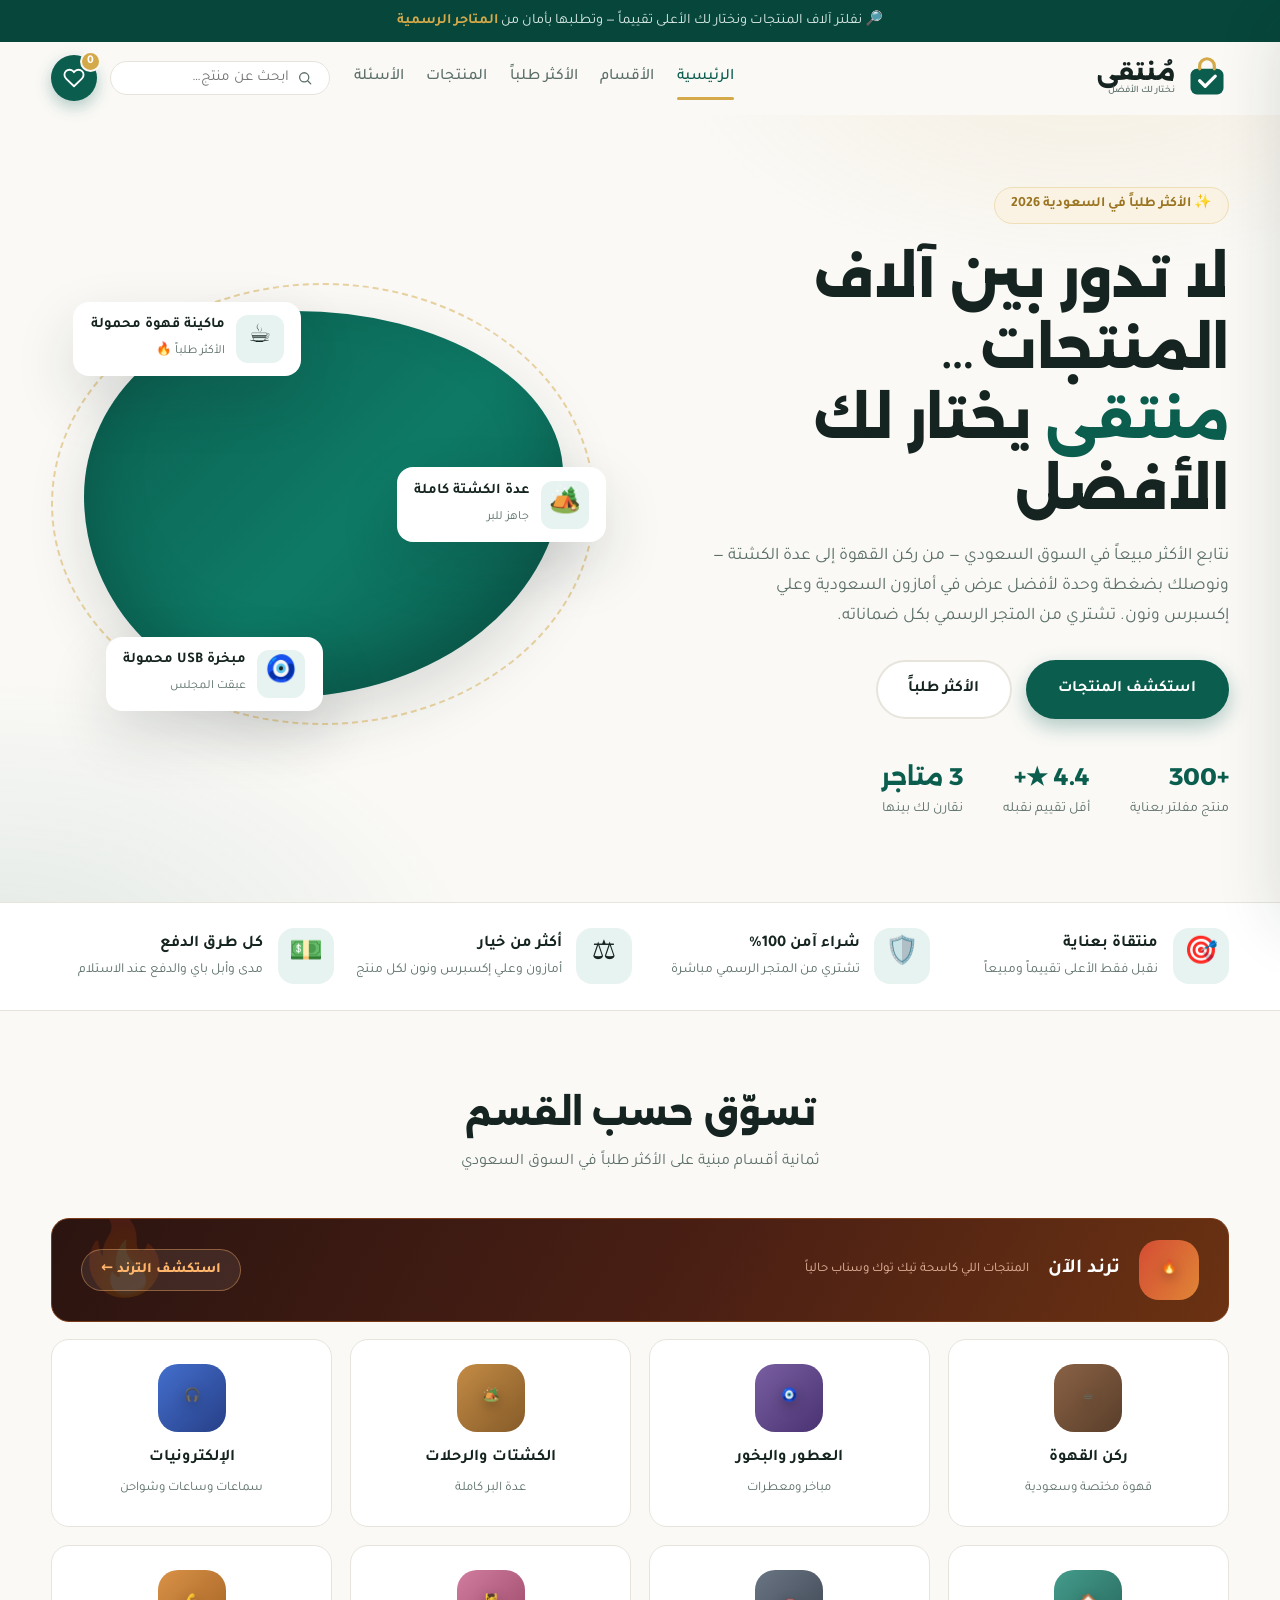
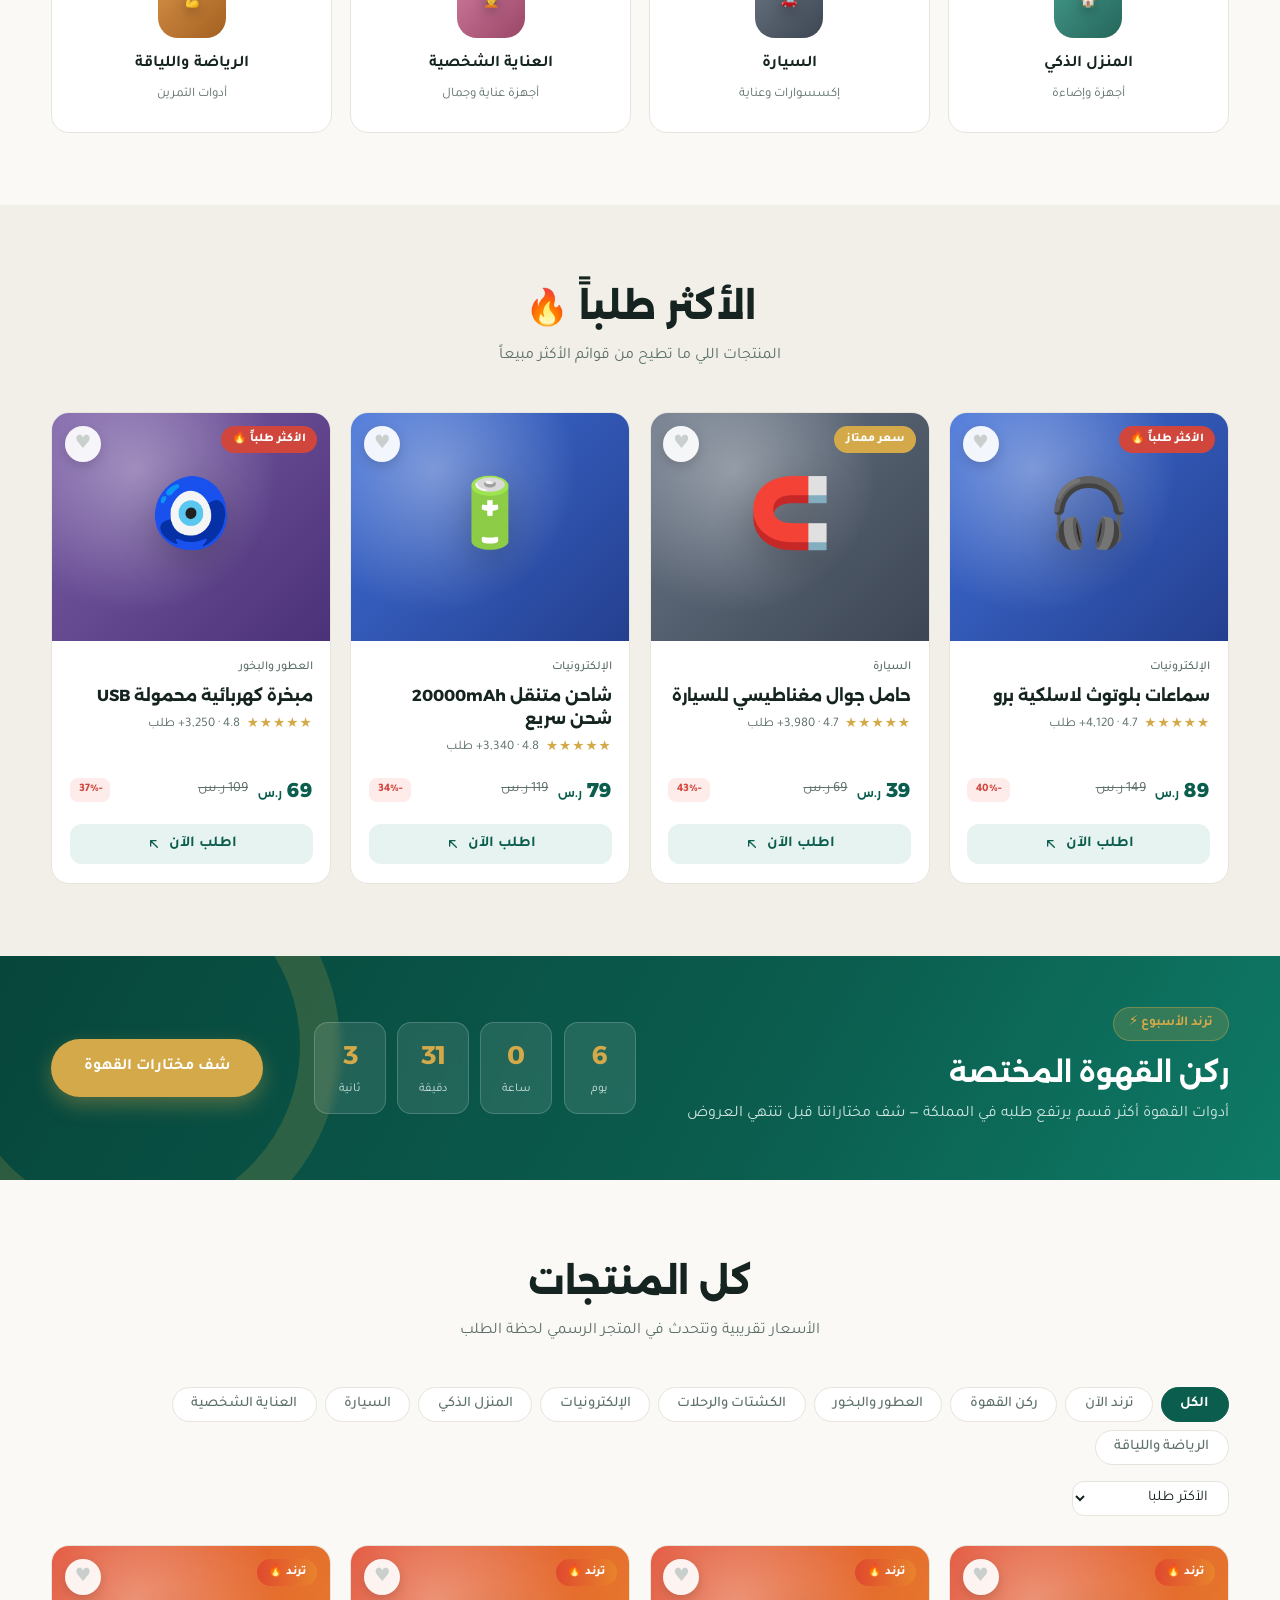
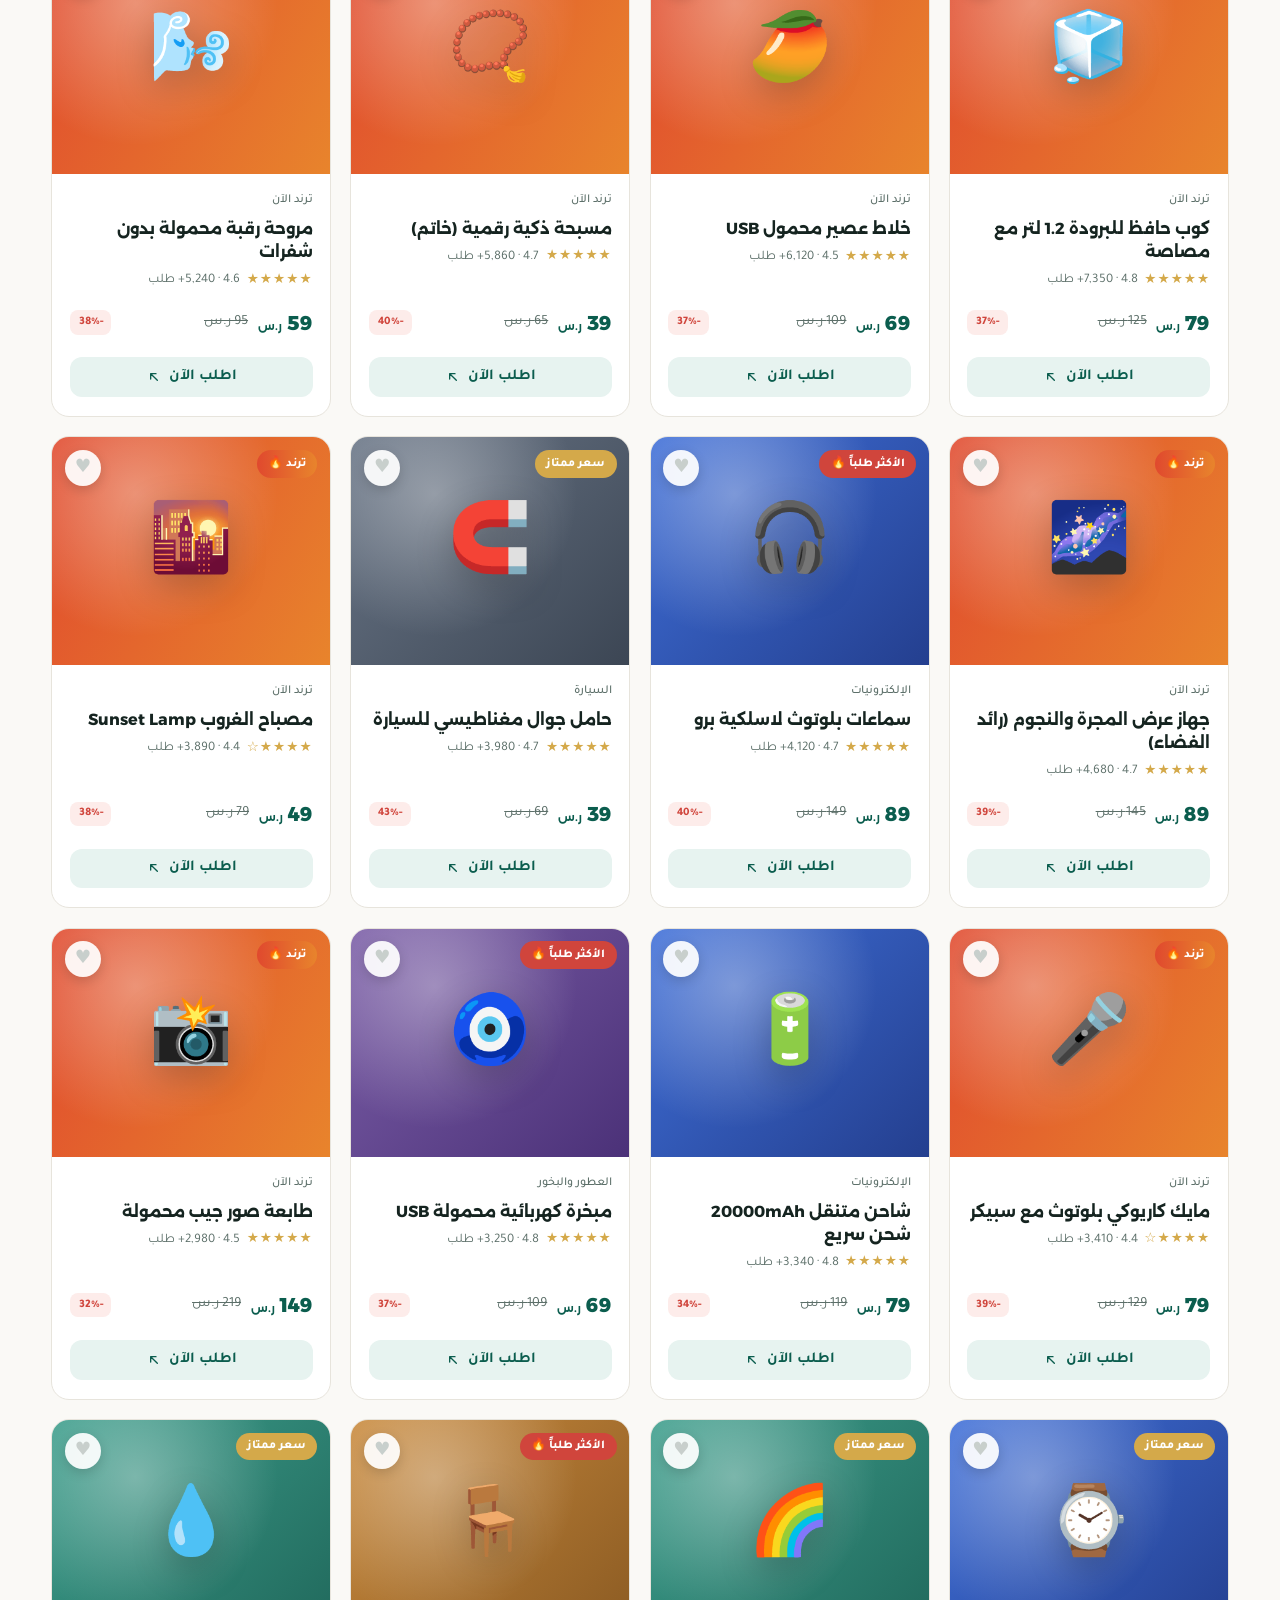
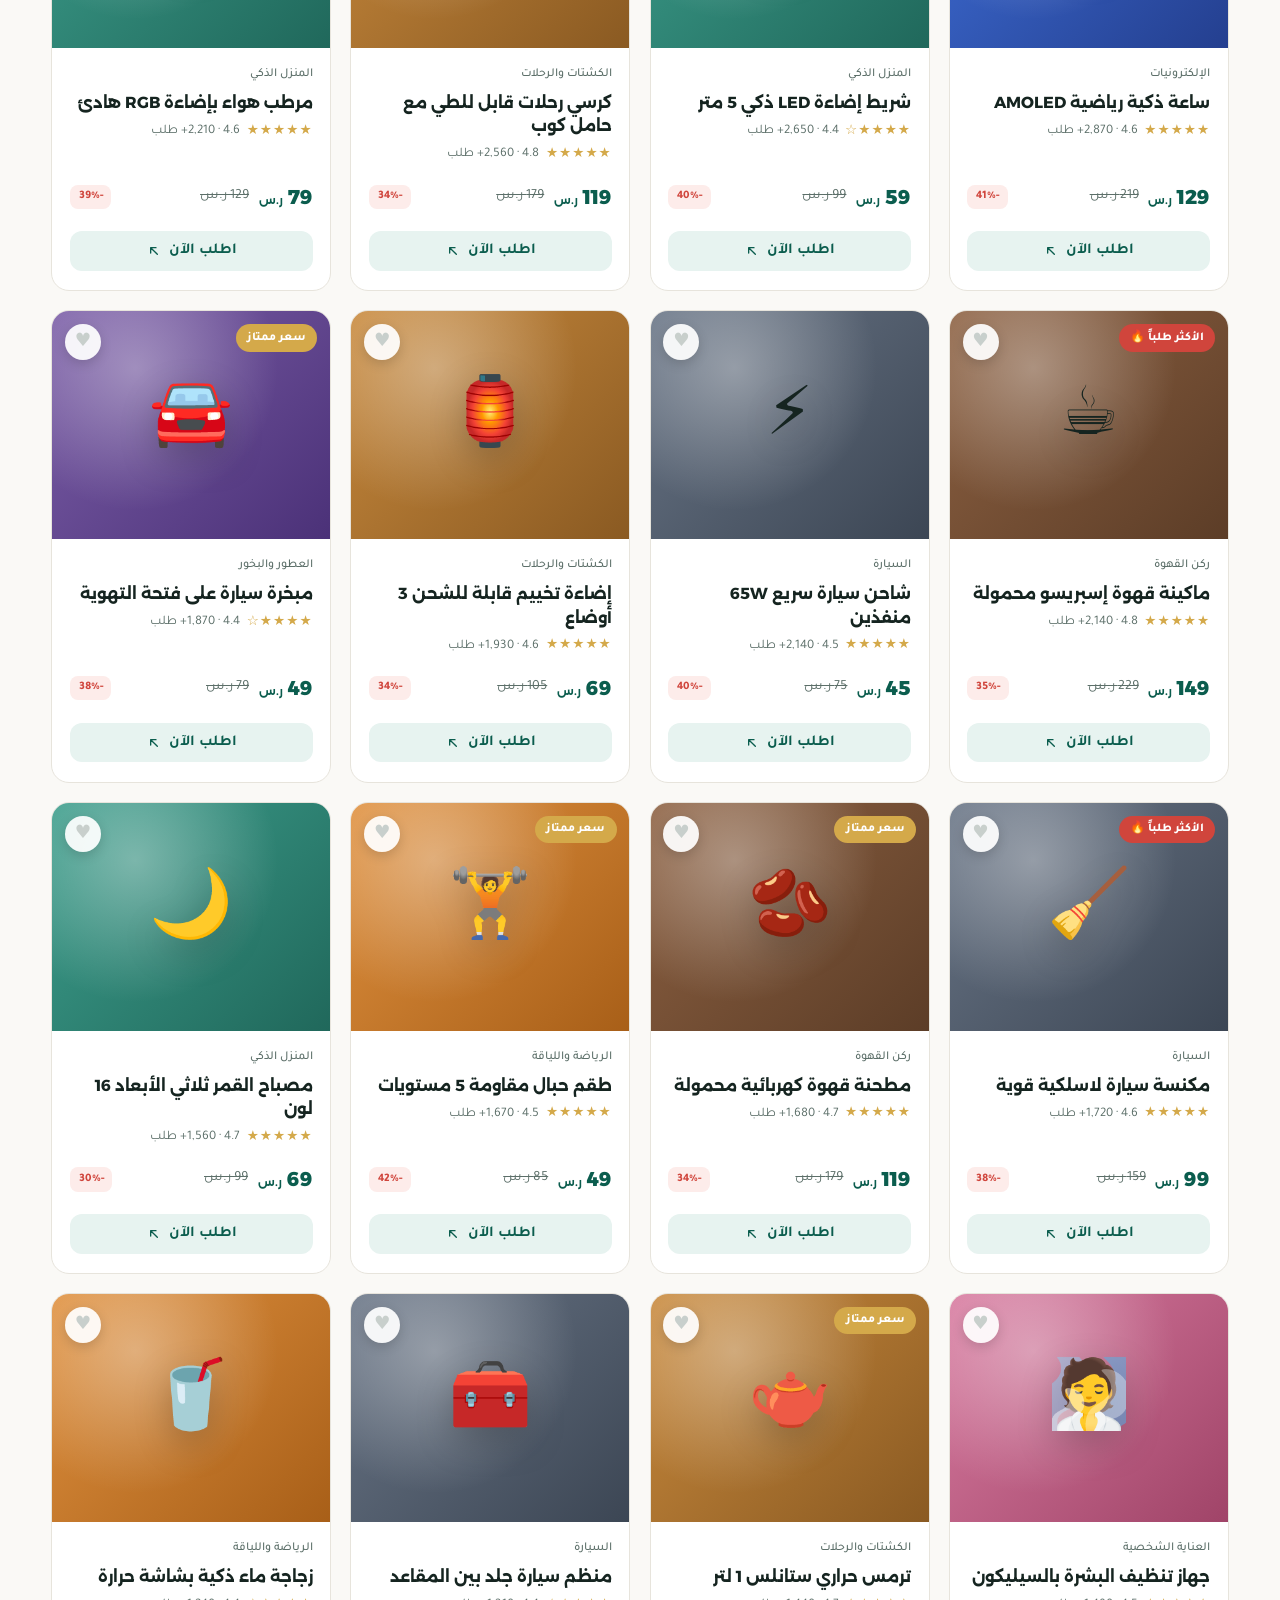
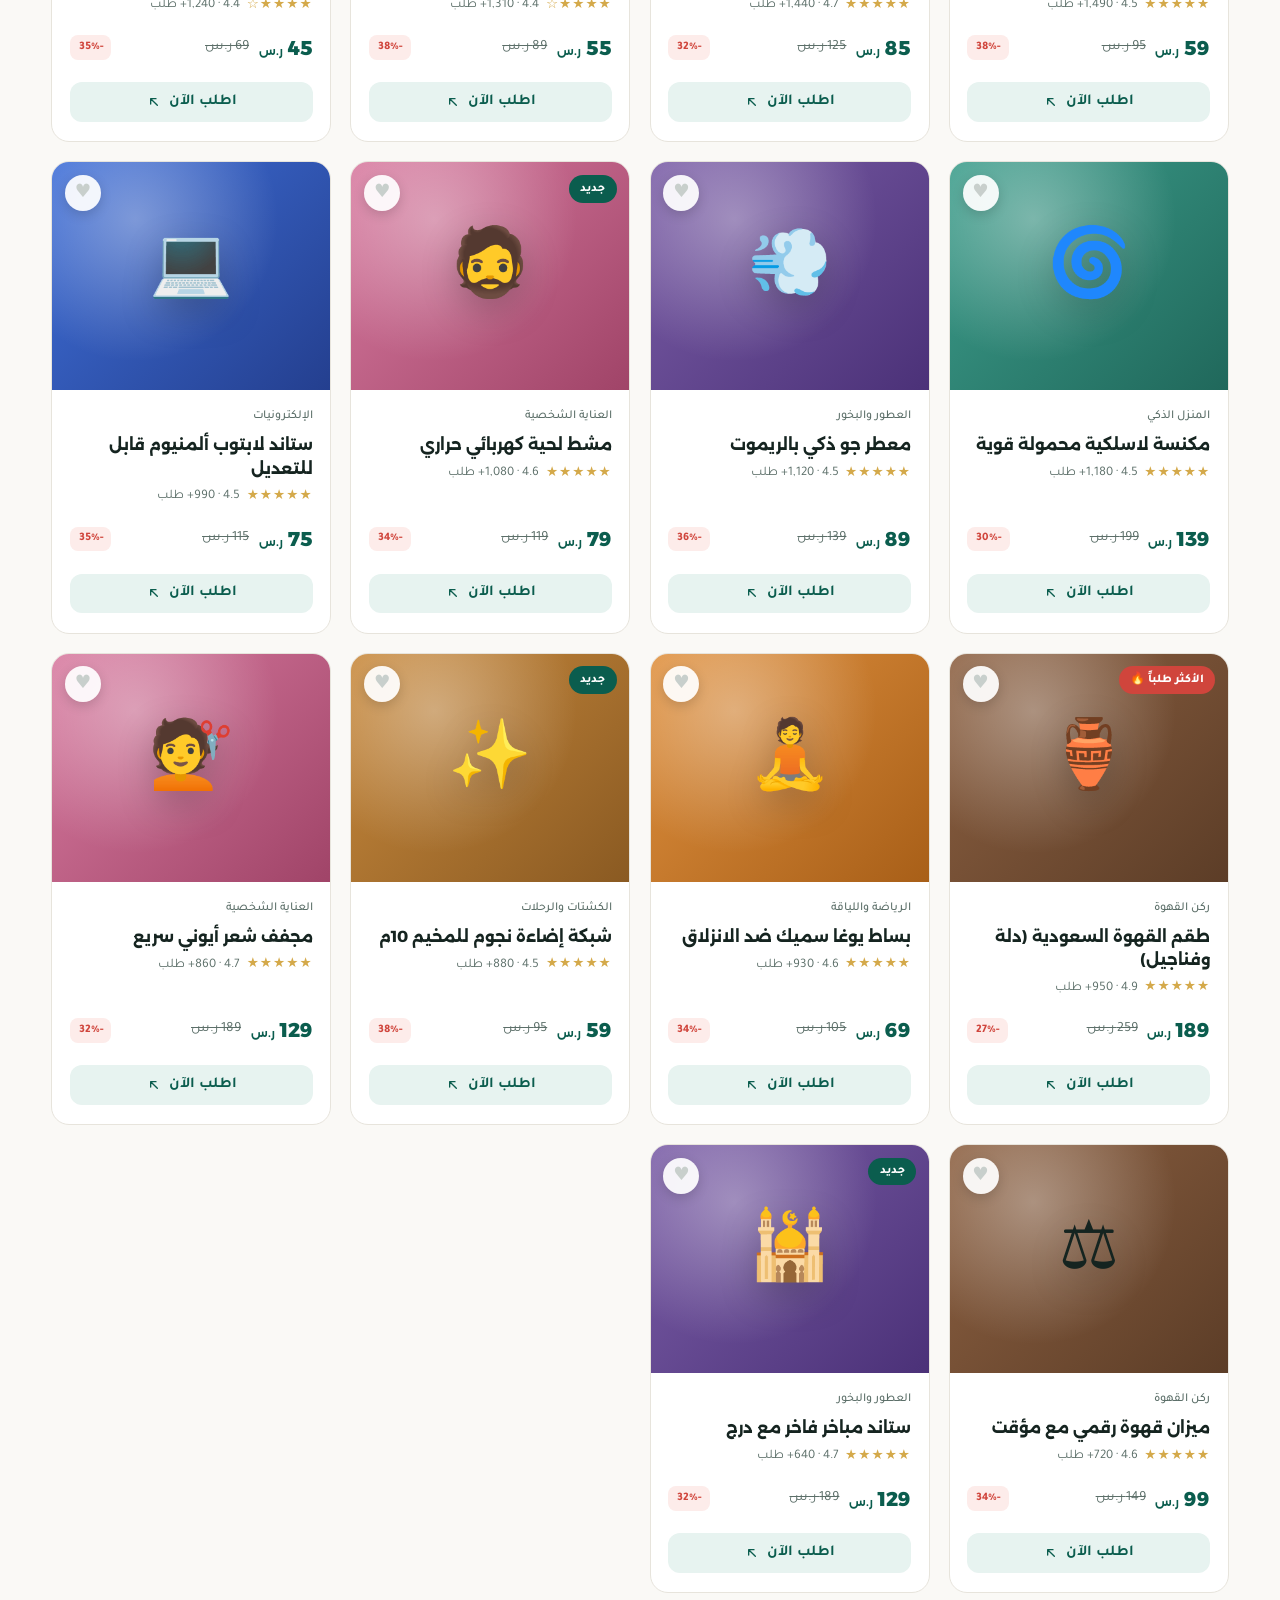
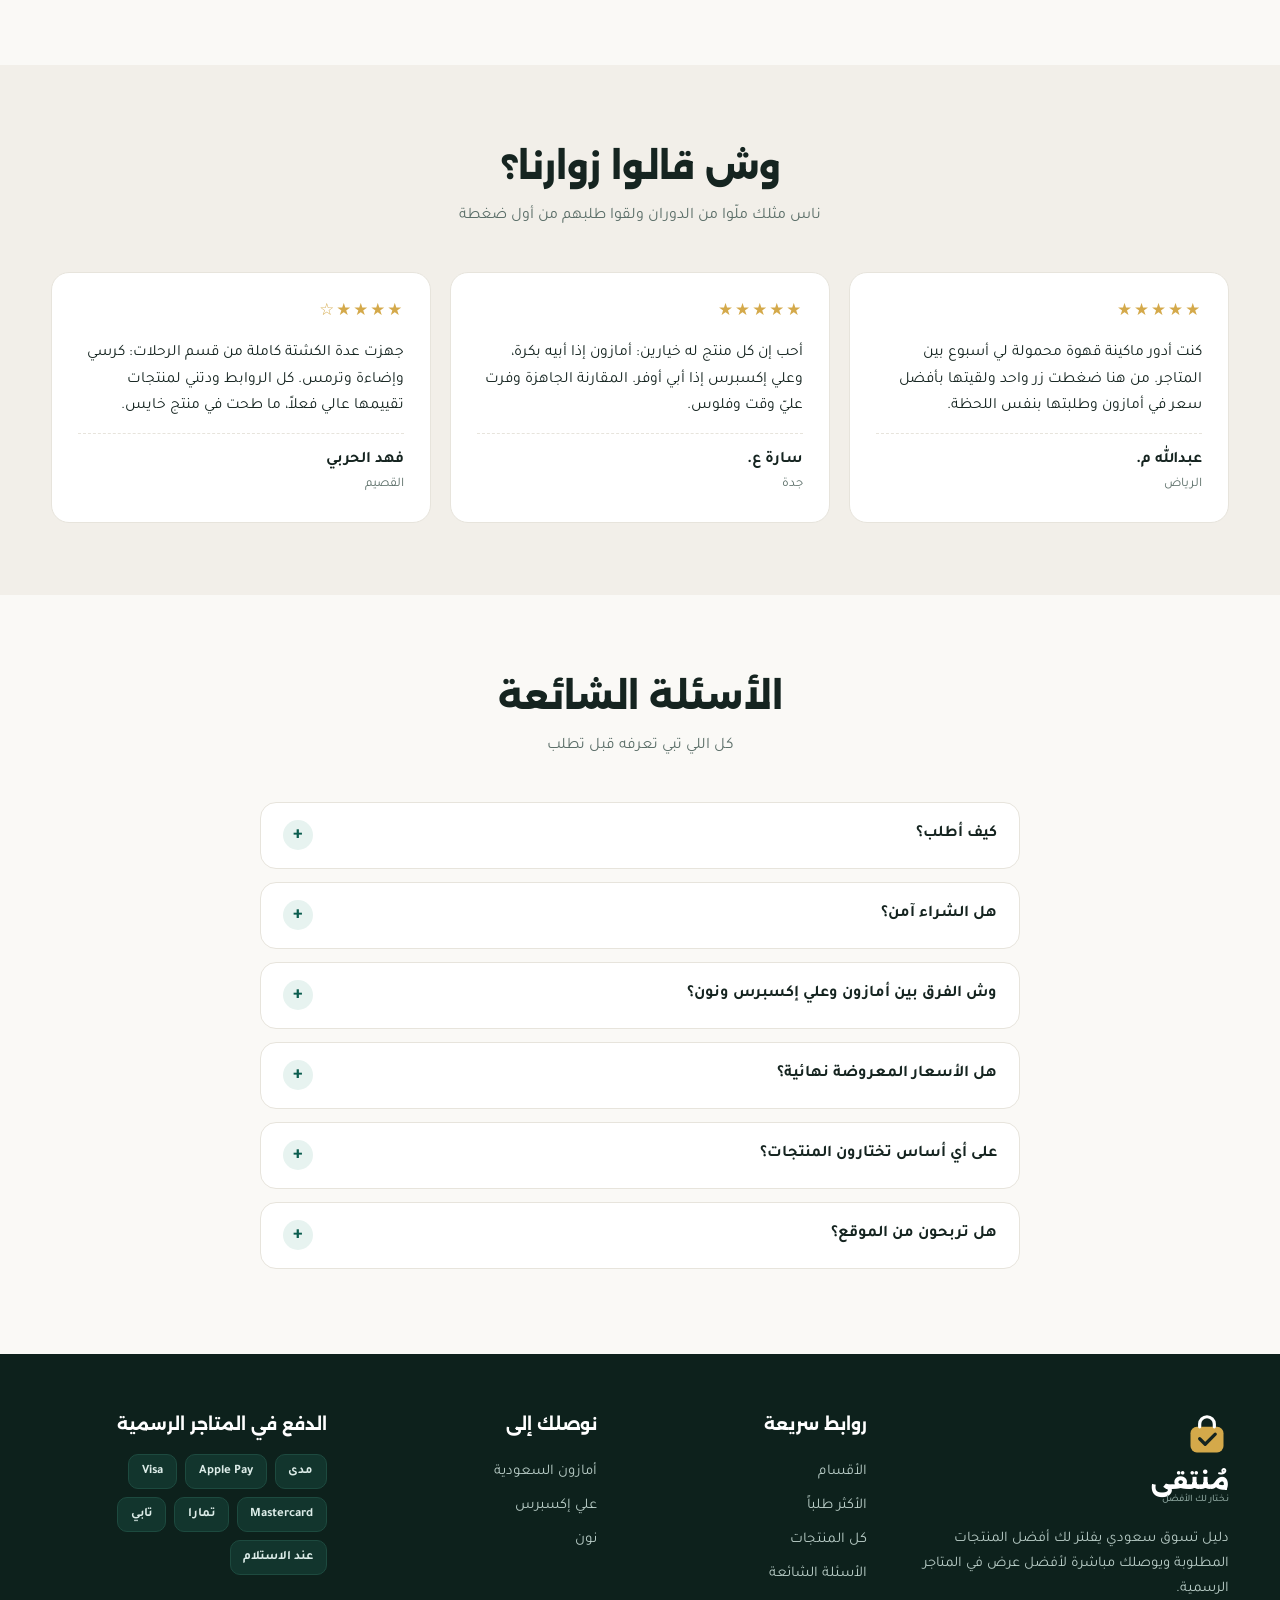
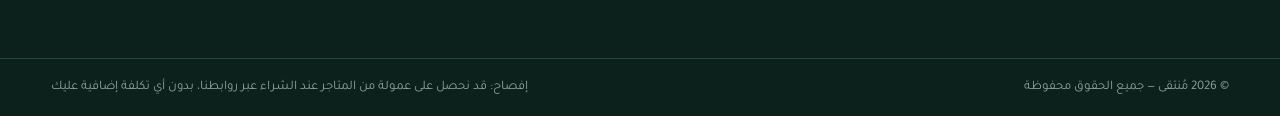
==== index.html @ cb110f6a "Muntaqa storefront: KSA curated products with affiliate links Co-Authored-By: Claude Fable 5 <norepl" ====
<!DOCTYPE html>
<html lang="ar" dir="rtl">
<head>
<meta charset="UTF-8">
<meta name="viewport" content="width=device-width, initial-scale=1.0">
<title>مُنتقى | نختار لك الأفضل — واطلبه من المتجر الرسمي</title>
<meta name="description" content="مُنتقى — دليل التسوق الذكي في السعودية: نفلتر أفضل المنتجات المطلوبة ونوصلك مباشرة لأفضل عرض في أمازون السعودية وعلي إكسبرس ونون.">
<link rel="preconnect" href="https://fonts.googleapis.com">
<link rel="preconnect" href="https://fonts.gstatic.com" crossorigin>
<link href="https://fonts.googleapis.com/css2?family=Alexandria:wght@500;600;700;800&family=Tajawal:wght@400;500;700;800&display=swap" rel="stylesheet">
<link rel="stylesheet" href="style.css">
<link rel="icon" href="data:image/svg+xml,<svg xmlns='http://www.w3.org/2000/svg' viewBox='0 0 100 100'><text y='.9em' font-size='90'>🛍️</text></svg>">
</head>
<body>

<!-- شريط علوي -->
<div class="topbar">
  <span>🔎 نفلتر آلاف المنتجات ونختار لك الأعلى تقييماً — وتطلبها بأمان من <b>المتاجر الرسمية</b></span>
</div>

<!-- الهيدر -->
<header class="header" id="header">
  <div class="container header-inner">
    <a href="#" class="logo" aria-label="مُنتقى">
      <svg viewBox="0 0 48 48" class="logo-mark" aria-hidden="true">
        <rect x="6" y="14" width="36" height="28" rx="7" fill="var(--primary)"/>
        <path d="M16 14v-3a8 8 0 0 1 16 0v3" fill="none" stroke="var(--gold)" stroke-width="3.5" stroke-linecap="round"/>
        <path d="M16 27l6 6 11-11" fill="none" stroke="#fff" stroke-width="3.5" stroke-linecap="round" stroke-linejoin="round"/>
      </svg>
      <span class="logo-text">مُنتقى<small>نختار لك الأفضل</small></span>
    </a>

    <nav class="nav" id="nav">
      <a href="#home" class="active">الرئيسية</a>
      <a href="#cats">الأقسام</a>
      <a href="#best">الأكثر طلباً</a>
      <a href="#products">المنتجات</a>
      <a href="#faq">الأسئلة</a>
    </nav>

    <div class="header-actions">
      <div class="search-box">
        <svg viewBox="0 0 24 24" width="18" height="18"><circle cx="11" cy="11" r="7" fill="none" stroke="currentColor" stroke-width="2"/><path d="M21 21l-4.3-4.3" stroke="currentColor" stroke-width="2" stroke-linecap="round"/></svg>
        <input type="search" id="searchInput" placeholder="ابحث عن منتج…" aria-label="بحث">
      </div>
      <button class="cart-btn" id="favBtn" aria-label="المفضلة">
        <svg viewBox="0 0 24 24" width="22" height="22" fill="none" stroke="currentColor" stroke-width="2" stroke-linecap="round" stroke-linejoin="round"><path d="M20.8 4.6a5.5 5.5 0 0 0-7.8 0L12 5.7l-1-1.1a5.5 5.5 0 0 0-7.8 7.8l1 1L12 21l7.8-7.6 1-1a5.5 5.5 0 0 0 0-7.8Z"/></svg>
        <span class="cart-count" id="favCount">0</span>
      </button>
      <button class="burger" id="burger" aria-label="القائمة"><span></span><span></span><span></span></button>
    </div>
  </div>
</header>

<!-- الهيرو -->
<section class="hero" id="home">
  <div class="container hero-inner">
    <div class="hero-copy reveal">
      <span class="hero-eyebrow">✨ الأكثر طلباً في السعودية 2026</span>
      <h1>لا تدور بين آلاف المنتجات…<br><em>منتقى</em> يختار لك الأفضل</h1>
      <p>نتابع الأكثر مبيعاً في السوق السعودي — من ركن القهوة إلى عدة الكشتة — ونوصلك بضغطة وحدة لأفضل عرض في أمازون السعودية وعلي إكسبرس ونون. تشتري من المتجر الرسمي بكل ضماناته.</p>
      <div class="hero-cta">
        <a href="#products" class="btn btn-primary">استكشف المنتجات</a>
        <a href="#best" class="btn btn-ghost">الأكثر طلباً</a>
      </div>
      <div class="hero-stats">
        <div><b>+300</b><span>منتج مفلتر بعناية</span></div>
        <div><b>4.4 ★+</b><span>أقل تقييم نقبله</span></div>
        <div><b>3 متاجر</b><span>نقارن لك بينها</span></div>
      </div>
    </div>
    <div class="hero-visual reveal" aria-hidden="true">
      <div class="hero-blob"></div>
      <div class="float-card fc1"><span class="fc-emoji">☕</span><div><b>ماكينة قهوة محمولة</b><span>الأكثر طلباً 🔥</span></div></div>
      <div class="float-card fc2"><span class="fc-emoji">🏕️</span><div><b>عدة الكشتة كاملة</b><span>جاهز للبر</span></div></div>
      <div class="float-card fc3"><span class="fc-emoji">🧿</span><div><b>مبخرة USB محمولة</b><span>عبقت المجلس</span></div></div>
      <div class="hero-ring"></div>
    </div>
  </div>
</section>

<!-- مميزات -->
<section class="usp">
  <div class="container usp-grid">
    <div class="usp-item reveal"><span>🎯</span><div><b>منتقاة بعناية</b><p>نقبل فقط الأعلى تقييماً ومبيعاً</p></div></div>
    <div class="usp-item reveal"><span>🛡️</span><div><b>شراء آمن 100%</b><p>تشتري من المتجر الرسمي مباشرة</p></div></div>
    <div class="usp-item reveal"><span>⚖️</span><div><b>أكثر من خيار</b><p>أمازون وعلي إكسبرس ونون لكل منتج</p></div></div>
    <div class="usp-item reveal"><span>💵</span><div><b>كل طرق الدفع</b><p>مدى وأبل باي والدفع عند الاستلام</p></div></div>
  </div>
</section>

<!-- الأقسام -->
<section class="section" id="cats">
  <div class="container">
    <div class="section-head reveal">
      <h2>تسوّق حسب القسم</h2>
      <p>ثمانية أقسام مبنية على الأكثر طلباً في السوق السعودي</p>
    </div>
    <div class="cats-grid" id="catsGrid"></div>
  </div>
</section>

<!-- الأكثر طلباً -->
<section class="section section-alt" id="best">
  <div class="container">
    <div class="section-head reveal">
      <h2>الأكثر طلباً 🔥</h2>
      <p>المنتجات اللي ما تطيح من قوائم الأكثر مبيعاً</p>
    </div>
    <div class="products-grid" id="bestGrid"></div>
  </div>
</section>

<!-- بانر عرض -->
<section class="offer">
  <div class="container offer-inner reveal">
    <div class="offer-copy">
      <span class="offer-tag">ترند الأسبوع ⚡</span>
      <h3>ركن القهوة المختصة</h3>
      <p>أدوات القهوة أكثر قسم يرتفع طلبه في المملكة — شف مختاراتنا قبل تنتهي العروض</p>
    </div>
    <div class="countdown" id="countdown">
      <div><b id="cdD">0</b><span>يوم</span></div>
      <div><b id="cdH">0</b><span>ساعة</span></div>
      <div><b id="cdM">0</b><span>دقيقة</span></div>
      <div><b id="cdS">0</b><span>ثانية</span></div>
    </div>
    <a href="#products" class="btn btn-gold" id="offerBtn">شف مختارات القهوة</a>
  </div>
</section>

<!-- كل المنتجات -->
<section class="section" id="products">
  <div class="container">
    <div class="section-head reveal">
      <h2>كل المنتجات</h2>
      <p>الأسعار تقريبية وتتحدث في المتجر الرسمي لحظة الطلب</p>
    </div>
    <div class="toolbar reveal">
      <div class="chips" id="filterChips"></div>
      <select id="sortSelect" aria-label="ترتيب">
        <option value="popular">الأكثر طلباً</option>
        <option value="priceAsc">السعر: من الأقل</option>
        <option value="priceDesc">السعر: من الأعلى</option>
        <option value="rating">الأعلى تقييماً</option>
      </select>
    </div>
    <div class="products-grid" id="productsGrid"></div>
    <p class="empty-msg" id="emptyMsg" hidden>ما لقينا شي يطابق بحثك 🔍 جرّب كلمة ثانية</p>
  </div>
</section>

<!-- آراء الزوار -->
<section class="section section-alt" id="reviews">
  <div class="container">
    <div class="section-head reveal">
      <h2>وش قالوا زوارنا؟</h2>
      <p>ناس مثلك ملّوا من الدوران ولقوا طلبهم من أول ضغطة</p>
    </div>
    <div class="reviews-grid">
      <figure class="review reveal">
        <div class="stars">★★★★★</div>
        <blockquote>كنت أدور ماكينة قهوة محمولة لي أسبوع بين المتاجر. من هنا ضغطت زر واحد ولقيتها بأفضل سعر في أمازون وطلبتها بنفس اللحظة.</blockquote>
        <figcaption><b>عبدالله م.</b><span>الرياض</span></figcaption>
      </figure>
      <figure class="review reveal">
        <div class="stars">★★★★★</div>
        <blockquote>أحب إن كل منتج له خيارين: أمازون إذا أبيه بكرة، وعلي إكسبرس إذا أبي أوفر. المقارنة الجاهزة وفرت عليّ وقت وفلوس.</blockquote>
        <figcaption><b>سارة ع.</b><span>جدة</span></figcaption>
      </figure>
      <figure class="review reveal">
        <div class="stars">★★★★☆</div>
        <blockquote>جهزت عدة الكشتة كاملة من قسم الرحلات: كرسي وإضاءة وترمس. كل الروابط ودتني لمنتجات تقييمها عالي فعلاً، ما طحت في منتج خايس.</blockquote>
        <figcaption><b>فهد الحربي</b><span>القصيم</span></figcaption>
      </figure>
    </div>
  </div>
</section>

<!-- الأسئلة الشائعة -->
<section class="section" id="faq">
  <div class="container faq-wrap">
    <div class="section-head reveal">
      <h2>الأسئلة الشائعة</h2>
      <p>كل اللي تبي تعرفه قبل تطلب</p>
    </div>
    <details class="faq-item reveal">
      <summary>كيف أطلب؟ <span class="faq-icon">+</span></summary>
      <p>اضغط «اطلب الآن» على أي منتج، وبينقلك مباشرة لصفحة المنتج في المتجر الرسمي (أمازون السعودية أو علي إكسبرس أو نون). تكمل شراءك هناك بحسابك وبطرق الدفع اللي تعودت عليها.</p>
    </details>
    <details class="faq-item reveal">
      <summary>هل الشراء آمن؟ <span class="faq-icon">+</span></summary>
      <p>نعم 100% — نحن ما نستلم أي فلوس ولا بيانات دفع. عملية الشراء كاملة تصير داخل المتجر الرسمي بكل ضماناته: حماية المشتري، الاسترجاع، وخدمة العملاء.</p>
    </details>
    <details class="faq-item reveal">
      <summary>وش الفرق بين أمازون وعلي إكسبرس ونون؟ <span class="faq-icon">+</span></summary>
      <p>أمازون السعودية ونون: توصيل سريع (1-5 أيام) ودفع عند الاستلام. علي إكسبرس: أسعار أقل بشكل ملحوظ لكن التوصيل 10-20 يوم. نعرض لك الخيارات وأنت تختار اللي يناسبك.</p>
    </details>
    <details class="faq-item reveal">
      <summary>هل الأسعار المعروضة نهائية؟ <span class="faq-icon">+</span></summary>
      <p>الأسعار عندنا تقريبية للمقارنة، والسعر النهائي هو اللي يظهر لك في المتجر الرسمي لحظة الطلب — لأن العروض والخصومات تتغير يومياً.</p>
    </details>
    <details class="faq-item reveal">
      <summary>على أي أساس تختارون المنتجات؟ <span class="faq-icon">+</span></summary>
      <p>نتابع قوائم الأكثر مبيعاً في السوق السعودي، وما نضيف منتج إلا إذا كان تقييمه 4.4 نجوم أو أعلى وعدد طلباته مرتفع. هدفنا إنك ما تطيح في منتج سيئ أبداً.</p>
    </details>
    <details class="faq-item reveal">
      <summary>هل تربحون من الموقع؟ <span class="faq-icon">+</span></summary>
      <p>بكل شفافية: نعم، نحصل على عمولة تسويق بسيطة من المتجر نفسه إذا اشتريت عبر روابطنا — <b>بدون أي زيادة على سعرك إطلاقاً</b>. أنت تدفع نفس السعر، والمتجر يعطينا حصة من أرباحه مقابل التوصية.</p>
    </details>
  </div>
</section>

<!-- الفوتر -->
<footer class="footer">
  <div class="container footer-grid">
    <div class="footer-brand">
      <a href="#" class="logo">
        <svg viewBox="0 0 48 48" class="logo-mark" aria-hidden="true">
          <rect x="6" y="14" width="36" height="28" rx="7" fill="var(--gold)"/>
          <path d="M16 14v-3a8 8 0 0 1 16 0v3" fill="none" stroke="#fff" stroke-width="3.5" stroke-linecap="round"/>
          <path d="M16 27l6 6 11-11" fill="none" stroke="var(--ink)" stroke-width="3.5" stroke-linecap="round" stroke-linejoin="round"/>
        </svg>
        <span class="logo-text">مُنتقى<small>نختار لك الأفضل</small></span>
      </a>
      <p>دليل تسوق سعودي يفلتر لك أفضل المنتجات المطلوبة ويوصلك مباشرة لأفضل عرض في المتاجر الرسمية.</p>
    </div>
    <div>
      <h4>روابط سريعة</h4>
      <a href="#cats">الأقسام</a>
      <a href="#best">الأكثر طلباً</a>
      <a href="#products">كل المنتجات</a>
      <a href="#faq">الأسئلة الشائعة</a>
    </div>
    <div>
      <h4>نوصلك إلى</h4>
      <a href="https://www.amazon.sa" target="_blank" rel="noopener">أمازون السعودية</a>
      <a href="https://ar.aliexpress.com" target="_blank" rel="noopener">علي إكسبرس</a>
      <a href="https://www.noon.com/saudi-ar/" target="_blank" rel="noopener">نون</a>
    </div>
    <div>
      <h4>الدفع في المتاجر الرسمية</h4>
      <div class="pay-badges">
        <span>مدى</span><span>Apple Pay</span><span>Visa</span><span>Mastercard</span><span>تمارا</span><span>تابي</span><span>عند الاستلام</span>
      </div>
    </div>
  </div>
  <div class="footer-bottom">
    <div class="container">
      <span>© 2026 مُنتقى — جميع الحقوق محفوظة</span>
      <span>إفصاح: قد نحصل على عمولة من المتاجر عند الشراء عبر روابطنا، بدون أي تكلفة إضافية عليك</span>
    </div>
  </div>
</footer>

<!-- درج المفضلة -->
<div class="drawer-backdrop" id="drawerBackdrop"></div>
<aside class="cart-drawer" id="favDrawer" aria-label="المفضلة">
  <div class="drawer-head">
    <h3>مفضلتي <span id="drawerCount"></span></h3>
    <button class="icon-btn" id="closeDrawer" aria-label="إغلاق">✕</button>
  </div>
  <div class="drawer-items" id="drawerItems"></div>
  <div class="drawer-foot">
    <p class="drawer-note">💡 احفظ اللي يعجبك هنا، واطلبه من متجرك المفضل وقت ما تبي — مفضلتك محفوظة بجهازك</p>
  </div>
</aside>

<!-- نافذة المنتج -->
<div class="modal-backdrop" id="modalBackdrop">
  <div class="modal" id="productModal" role="dialog" aria-modal="true">
    <button class="icon-btn modal-close" id="closeModal" aria-label="إغلاق">✕</button>
    <div class="modal-body" id="modalBody"></div>
  </div>
</div>

<!-- تنبيهات -->
<div class="toast-wrap" id="toastWrap"></div>

<script src="app.js"></script>
</body>
</html>
---- style.css ----
/* ===== مُنتقى — متجر سعودي ===== */
:root{
  --primary:#0b5d4e;
  --primary-dark:#07463b;
  --primary-soft:#e7f3f0;
  --gold:#d4a94a;
  --gold-soft:#faf3e3;
  --ink:#152420;
  --muted:#5c6f69;
  --bg:#faf9f6;
  --card:#ffffff;
  --line:#e7e4dc;
  --danger:#d0453c;
  --radius:18px;
  --shadow:0 10px 30px rgba(21,36,32,.08);
  --shadow-lg:0 24px 60px rgba(21,36,32,.14);
}
*{margin:0;padding:0;box-sizing:border-box}
html{scroll-behavior:smooth;scroll-padding-top:96px}
body{
  font-family:'Tajawal',system-ui,sans-serif;
  background:var(--bg);color:var(--ink);
  line-height:1.7;overflow-x:hidden;
}
h1,h2,h3,h4,.logo-text{font-family:'Alexandria','Tajawal',sans-serif}
img,svg{max-width:100%}
a{text-decoration:none;color:inherit}
button{font-family:inherit;cursor:pointer;border:none;background:none}
input,select{font-family:inherit}
.container{width:min(1200px,92%);margin-inline:auto}

/* ===== أزرار ===== */
.btn{
  display:inline-flex;align-items:center;justify-content:center;gap:.5rem;
  padding:.85rem 1.9rem;border-radius:999px;font-weight:700;font-size:1rem;
  transition:.25s;border:2px solid transparent;
}
.btn-primary{background:var(--primary);color:#fff;box-shadow:0 8px 20px rgba(11,93,78,.3)}
.btn-primary:hover{background:var(--primary-dark);transform:translateY(-2px)}
.btn-ghost{border-color:var(--line);color:var(--ink);background:#fff}
.btn-ghost:hover{border-color:var(--primary);color:var(--primary)}
.btn-gold{background:var(--gold);color:#fff;box-shadow:0 8px 20px rgba(212,169,74,.35)}
.btn-gold:hover{filter:brightness(1.06);transform:translateY(-2px)}
.btn-block{width:100%}
.icon-btn{
  width:38px;height:38px;border-radius:50%;display:grid;place-items:center;
  background:var(--bg);color:var(--muted);font-size:1rem;transition:.2s;
}
.icon-btn:hover{background:var(--line);color:var(--ink)}

/* ===== الشريط العلوي ===== */
.topbar{
  background:var(--primary-dark);color:#dcece8;text-align:center;
  padding:.55rem 1rem;font-size:.9rem;
}
.topbar b{color:var(--gold)}

/* ===== الهيدر ===== */
.header{
  position:sticky;top:0;z-index:80;background:rgba(250,249,246,.92);
  backdrop-filter:blur(14px);border-bottom:1px solid transparent;transition:.3s;
}
.header.scrolled{border-color:var(--line);box-shadow:0 4px 24px rgba(21,36,32,.06)}
.header-inner{display:flex;align-items:center;gap:1.5rem;padding:.8rem 0}
.logo{display:flex;align-items:center;gap:.6rem}
.logo-mark{width:44px;height:44px;flex-shrink:0}
.logo-text{font-weight:800;font-size:1.45rem;color:var(--ink);display:flex;flex-direction:column;line-height:1.15}
.logo-text small{font-size:.62rem;font-weight:500;color:var(--muted);font-family:'Tajawal'}
.nav{display:flex;gap:1.4rem;margin-inline-start:auto}
.nav a{font-weight:500;color:var(--muted);position:relative;padding:.3rem 0;transition:.2s}
.nav a:hover,.nav a.active{color:var(--primary)}
.nav a.active::after{
  content:'';position:absolute;bottom:-4px;right:0;left:0;height:3px;
  border-radius:3px;background:var(--gold);
}
.header-actions{display:flex;align-items:center;gap:.8rem}
.search-box{
  display:flex;align-items:center;gap:.5rem;background:#fff;border:1.5px solid var(--line);
  border-radius:999px;padding:.45rem 1rem;color:var(--muted);transition:.2s;width:220px;
}
.search-box:focus-within{border-color:var(--primary);box-shadow:0 0 0 4px var(--primary-soft)}
.search-box input{border:none;outline:none;background:none;width:100%;font-size:.95rem;color:var(--ink)}
.cart-btn{
  position:relative;width:46px;height:46px;border-radius:50%;display:grid;place-items:center;
  background:var(--primary);color:#fff;transition:.25s;box-shadow:0 6px 16px rgba(11,93,78,.3);
}
.cart-btn:hover{transform:scale(1.07)}
.cart-btn.bump{animation:bump .4s}
@keyframes bump{40%{transform:scale(1.25)}}
.cart-count{
  position:absolute;top:-4px;inset-inline-start:-4px;min-width:21px;height:21px;border-radius:11px;
  background:var(--gold);color:#fff;font-size:.75rem;font-weight:800;
  display:grid;place-items:center;padding-inline:5px;border:2px solid var(--bg);
}
.burger{display:none;flex-direction:column;gap:5px;padding:.4rem}
.burger span{width:24px;height:2.5px;background:var(--ink);border-radius:2px;transition:.3s}

/* ===== الهيرو ===== */
.hero{
  position:relative;overflow:hidden;
  background:
    radial-gradient(700px 400px at 85% -10%, rgba(212,169,74,.14), transparent 60%),
    radial-gradient(800px 500px at 0% 110%, rgba(11,93,78,.1), transparent 60%),
    var(--bg);
}
.hero-inner{
  display:grid;grid-template-columns:1.05fr .95fr;align-items:center;
  gap:2rem;padding:4.5rem 0 5rem;
}
.hero-eyebrow{
  display:inline-block;background:var(--gold-soft);color:#9a7420;border:1px solid #eedeb6;
  padding:.35rem 1rem;border-radius:999px;font-weight:700;font-size:.88rem;margin-bottom:1.2rem;
}
.hero h1{font-size:clamp(2.1rem,4.5vw,3.4rem);font-weight:800;line-height:1.3;margin-bottom:1rem}
.hero h1 em{font-style:normal;color:var(--primary);position:relative}
.hero h1 em::after{
  content:'';position:absolute;bottom:4px;right:0;left:0;height:.35em;
  background:var(--gold);opacity:.28;border-radius:4px;z-index:-1;
}
.hero-copy p{color:var(--muted);font-size:1.1rem;max-width:52ch;margin-bottom:1.8rem}
.hero-cta{display:flex;gap:.9rem;flex-wrap:wrap;margin-bottom:2.4rem}
.hero-stats{display:flex;gap:2.5rem}
.hero-stats div{display:flex;flex-direction:column}
.hero-stats b{font-size:1.5rem;font-family:'Alexandria';color:var(--primary)}
.hero-stats span{color:var(--muted);font-size:.88rem}

.hero-visual{position:relative;height:460px}
.hero-blob{
  position:absolute;inset:8% 6%;border-radius:44% 56% 58% 42%/48% 42% 58% 52%;
  background:linear-gradient(135deg,var(--primary) 0%,#0e7a66 55%,#0b5d4e 100%);
  animation:blob 9s ease-in-out infinite alternate;
  box-shadow:inset 0 -30px 60px rgba(0,0,0,.18), var(--shadow-lg);
}
@keyframes blob{to{border-radius:56% 44% 42% 58%/42% 58% 44% 56%}}
.hero-ring{
  position:absolute;inset:2% 0;border:2px dashed rgba(212,169,74,.5);border-radius:50%;
  animation:spin 40s linear infinite;
}
@keyframes spin{to{transform:rotate(360deg)}}
.float-card{
  position:absolute;display:flex;align-items:center;gap:.7rem;background:#fff;
  border-radius:16px;padding:.7rem 1.1rem;box-shadow:var(--shadow-lg);
  animation:floaty 5s ease-in-out infinite;z-index:2;
}
.float-card b{display:block;font-size:.92rem}
.float-card span:last-child{font-size:.78rem;color:var(--muted)}
.fc-emoji{
  font-size:1.6rem;width:48px;height:48px;border-radius:12px;background:var(--primary-soft);
  display:grid;place-items:center;flex-shrink:0;
}
.fc1{top:6%;inset-inline-end:4%;animation-delay:0s}
.fc2{top:42%;inset-inline-start:-2%;animation-delay:1.6s}
.fc3{bottom:5%;inset-inline-end:10%;animation-delay:3.2s}
@keyframes floaty{50%{transform:translateY(-14px)}}

/* ===== المميزات ===== */
.usp{background:#fff;border-block:1px solid var(--line)}
.usp-grid{
  display:grid;grid-template-columns:repeat(4,1fr);gap:1rem;padding:1.6rem 0;
}
.usp-item{display:flex;align-items:center;gap:.9rem}
.usp-item>span{
  font-size:1.7rem;width:56px;height:56px;border-radius:16px;flex-shrink:0;
  background:var(--primary-soft);display:grid;place-items:center;
}
.usp-item b{font-size:1.02rem}
.usp-item p{color:var(--muted);font-size:.86rem}

/* ===== الأقسام العامة ===== */
.section{padding:4.5rem 0}
.section-alt{background:#f2efe9}
.section-head{text-align:center;margin-bottom:2.6rem}
.section-head h2{font-size:clamp(1.6rem,3vw,2.2rem);font-weight:800;margin-bottom:.4rem}
.section-head p{color:var(--muted)}

/* ===== شبكة الأقسام ===== */
.cats-grid{display:grid;grid-template-columns:repeat(4,1fr);gap:1.1rem}
.cat-card{
  background:var(--card);border:1.5px solid var(--line);border-radius:var(--radius);
  padding:1.5rem 1rem;text-align:center;transition:.25s;cursor:pointer;
}
.cat-card:hover{transform:translateY(-5px);border-color:var(--primary);box-shadow:var(--shadow)}
.cat-card .cat-icon{
  font-size:2rem;width:68px;height:68px;margin:0 auto .8rem;border-radius:20px;
  display:grid;place-items:center;background:var(--grad,var(--primary-soft));
}
.cat-card b{display:block;font-size:1.02rem;margin-bottom:.15rem}
.cat-card span{color:var(--muted);font-size:.82rem}
.cat-trend{
  grid-column:1/-1;display:flex;align-items:center;gap:1.2rem;text-align:start;
  background:linear-gradient(120deg,#2b1410,#4a1f14 55%,#6b3212);border-color:#7a3a16;
  padding:1.3rem 1.8rem;position:relative;overflow:hidden;
}
.cat-trend::after{
  content:'🔥';position:absolute;inset-inline-end:1.5rem;font-size:5rem;opacity:.14;
  transform:rotate(-12deg);
}
.cat-trend .cat-icon{margin:0;width:60px;height:60px;flex-shrink:0}
.cat-trend b{color:#fff;font-size:1.25rem}
.cat-trend span{color:#e8b9a0}
.cat-trend:hover{border-color:#e8842c;box-shadow:0 14px 34px rgba(224,73,46,.3)}
.cat-trend-cta{
  margin-inline-start:auto;font-style:normal;font-weight:800;color:#ffb56b;
  background:rgba(255,255,255,.08);border:1px solid rgba(255,181,107,.4);
  padding:.5rem 1.2rem;border-radius:999px;font-size:.9rem;white-space:nowrap;position:relative;z-index:1;
}

/* ===== أدوات الفلترة ===== */
.toolbar{
  display:flex;align-items:center;justify-content:space-between;gap:1rem;
  flex-wrap:wrap;margin-bottom:1.8rem;
}
.chips{display:flex;gap:.5rem;flex-wrap:wrap}
.chip{
  padding:.5rem 1.15rem;border-radius:999px;border:1.5px solid var(--line);
  background:#fff;font-weight:500;font-size:.92rem;color:var(--muted);transition:.2s;
}
.chip:hover{border-color:var(--primary);color:var(--primary)}
.chip.active{background:var(--primary);border-color:var(--primary);color:#fff;font-weight:700}
#sortSelect{
  padding:.55rem 1rem;border-radius:12px;border:1.5px solid var(--line);
  background:#fff;font-size:.92rem;color:var(--ink);outline:none;cursor:pointer;
}

/* ===== بطاقات المنتجات ===== */
.products-grid{display:grid;grid-template-columns:repeat(4,1fr);gap:1.2rem}
.p-card{
  background:var(--card);border:1.5px solid var(--line);border-radius:var(--radius);
  overflow:hidden;display:flex;flex-direction:column;transition:.25s;position:relative;
}
.p-card:hover{transform:translateY(-6px);box-shadow:var(--shadow-lg);border-color:transparent}
.p-media{
  position:relative;aspect-ratio:1/.82;display:grid;place-items:center;cursor:pointer;
  background:var(--grad);overflow:hidden;
}
.p-media::after{
  content:'';position:absolute;inset:0;
  background:radial-gradient(circle at 30% 25%,rgba(255,255,255,.35),transparent 55%);
}
.p-emoji{font-size:4.2rem;filter:drop-shadow(0 12px 18px rgba(0,0,0,.22));transition:.35s;z-index:1}
.p-card:hover .p-emoji{transform:scale(1.12) rotate(-4deg)}
.p-badge{
  position:absolute;top:.8rem;inset-inline-start:.8rem;z-index:2;
  padding:.22rem .7rem;border-radius:999px;font-size:.75rem;font-weight:800;color:#fff;
  background:var(--danger);
}
.p-badge.hot{background:var(--danger)}
.p-badge.new{background:var(--primary)}
.p-badge.sale{background:var(--gold)}
.p-badge.trend{background:linear-gradient(90deg,#e0492e,#e8842c);animation:trendPulse 1.6s ease-in-out infinite}
@keyframes trendPulse{50%{box-shadow:0 0 0 6px rgba(224,73,46,.18)}}
.p-body{padding:1rem 1.1rem 1.2rem;display:flex;flex-direction:column;gap:.4rem;flex:1}
.p-cat{font-size:.76rem;color:var(--muted);font-weight:500}
.p-name{font-weight:700;font-size:1rem;line-height:1.45;cursor:pointer}
.p-name:hover{color:var(--primary)}
.p-rating{display:flex;align-items:center;gap:.4rem;font-size:.82rem;color:var(--muted)}
.p-rating .stars{color:var(--gold);letter-spacing:1px;font-size:.85rem}
.p-price-row{display:flex;align-items:center;gap:.6rem;margin-top:auto;padding-top:.4rem}
.p-price{font-family:'Alexandria';font-weight:800;font-size:1.25rem;color:var(--primary)}
.p-price small{font-size:.75rem;font-weight:600}
.p-old{color:var(--muted);text-decoration:line-through;font-size:.88rem}
.p-off{
  margin-inline-start:auto;background:#fdecea;color:var(--danger);
  font-size:.72rem;font-weight:800;padding:.15rem .55rem;border-radius:8px;
}
.p-add{
  margin-top:.7rem;width:100%;padding:.68rem;border-radius:12px;font-weight:700;font-size:.95rem;
  background:var(--primary-soft);color:var(--primary);transition:.22s;
  display:flex;align-items:center;justify-content:center;gap:.45rem;
}
.p-add:hover{background:var(--primary);color:#fff}
.p-fav{
  position:absolute;top:.8rem;inset-inline-end:.8rem;z-index:3;
  width:36px;height:36px;border-radius:50%;background:rgba(255,255,255,.92);
  color:#c8cfcc;font-size:1.15rem;display:grid;place-items:center;
  box-shadow:0 4px 12px rgba(0,0,0,.15);transition:.2s;
}
.p-fav:hover{transform:scale(1.12);color:var(--danger)}
.p-fav.on{color:var(--danger);animation:pop .3s}
@keyframes pop{50%{transform:scale(1.35)}}
.empty-msg{text-align:center;color:var(--muted);font-size:1.1rem;padding:3rem 0}

/* ===== بانر العرض ===== */
.offer{
  background:linear-gradient(120deg,var(--primary-dark),var(--primary) 60%,#0e7a66);
  color:#fff;padding:3.2rem 0;position:relative;overflow:hidden;
}
.offer::before{
  content:'';position:absolute;width:340px;height:340px;border-radius:50%;
  border:40px solid rgba(212,169,74,.18);top:-120px;inset-inline-end:-80px;
}
.offer-inner{
  display:flex;align-items:center;justify-content:space-between;gap:2rem;flex-wrap:wrap;
  position:relative;
}
.offer-tag{
  display:inline-block;background:rgba(212,169,74,.2);color:var(--gold);
  border:1px solid rgba(212,169,74,.4);padding:.25rem .9rem;border-radius:999px;
  font-weight:700;font-size:.85rem;margin-bottom:.6rem;
}
.offer-copy h3{font-size:1.7rem;margin-bottom:.3rem}
.offer-copy p{color:#cfe4df}
.countdown{display:flex;gap:.7rem}
.countdown>div{
  background:rgba(255,255,255,.1);border:1px solid rgba(255,255,255,.18);
  border-radius:14px;padding:.6rem .4rem;min-width:72px;text-align:center;backdrop-filter:blur(4px);
}
.countdown b{display:block;font-family:'Alexandria';font-size:1.6rem;color:var(--gold)}
.countdown span{font-size:.75rem;color:#cfe4df}

/* ===== التقييمات ===== */
.reviews-grid{display:grid;grid-template-columns:repeat(3,1fr);gap:1.2rem}
.review{
  background:var(--card);border:1.5px solid var(--line);border-radius:var(--radius);
  padding:1.6rem;display:flex;flex-direction:column;gap:.8rem;
}
.review .stars{color:var(--gold);font-size:1.05rem;letter-spacing:2px}
.review blockquote{color:var(--ink);font-size:.98rem}
.review figcaption{display:flex;flex-direction:column;border-top:1px dashed var(--line);padding-top:.8rem}
.review figcaption span{color:var(--muted);font-size:.82rem}

/* ===== الأسئلة ===== */
.faq-wrap{max-width:760px}
.faq-item{
  background:var(--card);border:1.5px solid var(--line);border-radius:16px;
  margin-bottom:.8rem;overflow:hidden;transition:.2s;
}
.faq-item[open]{border-color:var(--primary)}
.faq-item summary{
  list-style:none;cursor:pointer;padding:1.1rem 1.4rem;font-weight:700;font-size:1.02rem;
  display:flex;justify-content:space-between;align-items:center;gap:1rem;
}
.faq-item summary::-webkit-details-marker{display:none}
.faq-icon{
  width:30px;height:30px;border-radius:50%;background:var(--primary-soft);color:var(--primary);
  display:grid;place-items:center;font-size:1.2rem;transition:.25s;flex-shrink:0;
}
.faq-item[open] .faq-icon{transform:rotate(45deg);background:var(--primary);color:#fff}
.faq-item p{padding:0 1.4rem 1.2rem;color:var(--muted)}

/* ===== الفوتر ===== */
.footer{background:#0d211c;color:#b9cdc7}
.footer-grid{
  display:grid;grid-template-columns:1.4fr 1fr 1fr 1.2fr;gap:2.5rem;padding:3.5rem 0 2.5rem;
}
.footer .logo-text{color:#fff}
.footer .logo-text small{color:#8aa39c}
.footer-brand p{font-size:.92rem;margin:1rem 0}
.wa-link{
  display:inline-flex;align-items:center;gap:.4rem;background:#12352d;color:#7fe0c3;
  padding:.5rem 1.1rem;border-radius:999px;font-weight:700;font-size:.92rem;direction:ltr;
}
.footer h4{color:#fff;margin-bottom:1rem;font-size:1.05rem}
.footer-grid a{display:block;padding:.28rem 0;font-size:.93rem;transition:.2s}
.footer-grid a:hover{color:var(--gold)}
.pay-badges{display:flex;flex-wrap:wrap;gap:.5rem}
.pay-badges span{
  background:#12352d;border:1px solid #1d4a3f;color:#dcece8;
  padding:.35rem .8rem;border-radius:10px;font-size:.8rem;font-weight:600;
}
.footer-bottom{border-top:1px solid #1d4a3f;padding:1.1rem 0}
.footer-bottom .container{display:flex;justify-content:space-between;gap:1rem;flex-wrap:wrap;font-size:.82rem;color:#8aa39c}

/* ===== السلة ===== */
.drawer-backdrop,.modal-backdrop{
  position:fixed;inset:0;background:rgba(13,33,28,.55);backdrop-filter:blur(3px);
  opacity:0;pointer-events:none;transition:.3s;z-index:100;
}
.drawer-backdrop.show,.modal-backdrop.show{opacity:1;pointer-events:auto}
.cart-drawer{
  position:fixed;top:0;bottom:0;inset-inline-start:0;width:min(420px,94vw);z-index:110;
  background:var(--bg);display:flex;flex-direction:column;
  transform:translateX(100%);transition:transform .35s cubic-bezier(.22,1,.36,1);
  box-shadow:var(--shadow-lg);
}
.cart-drawer.open{transform:translateX(0)}
.drawer-head{
  display:flex;align-items:center;justify-content:space-between;
  padding:1.2rem 1.4rem;border-bottom:1px solid var(--line);background:#fff;
}
.drawer-head h3{font-size:1.2rem}
.drawer-head span{color:var(--muted);font-size:.9rem;font-weight:400}
.ship-progress{padding:1rem 1.4rem;background:#fff;border-bottom:1px solid var(--line)}
.ship-progress p{font-size:.86rem;margin-bottom:.5rem;color:var(--muted)}
.ship-progress p b{color:var(--primary)}
.ship-progress .bar{height:8px;border-radius:6px;background:var(--line);overflow:hidden}
.ship-progress .bar span{
  display:block;height:100%;border-radius:6px;width:0;
  background:linear-gradient(90deg,var(--primary),var(--gold));transition:width .4s;
}
.drawer-items{flex:1;overflow-y:auto;padding:1rem 1.4rem;display:flex;flex-direction:column;gap:.9rem}
.cart-empty{text-align:center;color:var(--muted);padding:3rem 1rem}
.cart-empty span{font-size:3rem;display:block;margin-bottom:.6rem}
.ci{
  display:flex;gap:.9rem;background:#fff;border:1.5px solid var(--line);
  border-radius:14px;padding:.8rem;align-items:center;
}
.ci-thumb{
  width:64px;height:64px;border-radius:12px;display:grid;place-items:center;
  font-size:1.9rem;flex-shrink:0;background:var(--grad);
}
.ci-info{flex:1;min-width:0}
.ci-info b{display:block;font-size:.9rem;line-height:1.4;margin-bottom:.15rem}
.ci-price{color:var(--primary);font-weight:800;font-size:.95rem;font-family:'Alexandria'}
.ci-qty{display:flex;align-items:center;gap:.15rem;background:var(--bg);border-radius:10px;padding:.15rem}
.ci-qty button{
  width:28px;height:28px;border-radius:8px;font-size:1rem;font-weight:800;color:var(--primary);
}
.ci-qty button:hover{background:var(--primary-soft)}
.ci-qty b{min-width:24px;text-align:center;font-size:.95rem}
.ci-del{color:var(--muted);font-size:1.05rem;padding:.4rem;transition:.2s}
.ci-del:hover{color:var(--danger)}
.drawer-foot{background:#fff;border-top:1px solid var(--line);padding:1.2rem 1.4rem}
.totals div{display:flex;justify-content:space-between;padding:.2rem 0;color:var(--muted);font-size:.95rem}
.totals .grand{
  border-top:1px dashed var(--line);margin-top:.5rem;padding-top:.7rem;
  color:var(--ink);font-size:1.1rem;
}
.totals .grand b{color:var(--primary);font-family:'Alexandria';font-size:1.3rem}
.drawer-foot .btn{margin-top:1rem}
.drawer-note{font-size:.8rem;color:var(--muted);text-align:center;margin-top:.7rem}

/* ===== نافذة المنتج ===== */
.modal-backdrop{display:grid;place-items:center;padding:1rem}
.modal{
  background:var(--bg);border-radius:24px;width:min(820px,100%);max-height:92vh;
  overflow-y:auto;position:relative;transform:translateY(24px) scale(.97);transition:.3s;
  box-shadow:var(--shadow-lg);
}
.modal-backdrop.show .modal{transform:none}
.modal-close{position:absolute;top:1rem;inset-inline-start:1rem;z-index:5;background:#fff;box-shadow:var(--shadow)}
.modal-body{display:grid;grid-template-columns:1fr 1.15fr;min-height:420px}
.m-media{
  display:grid;place-items:center;background:var(--grad);position:relative;min-height:280px;
}
.m-media::after{
  content:'';position:absolute;inset:0;
  background:radial-gradient(circle at 30% 25%,rgba(255,255,255,.35),transparent 55%);
}
.m-emoji{font-size:7rem;filter:drop-shadow(0 18px 26px rgba(0,0,0,.25));z-index:1}
.m-info{padding:2.2rem 2rem;display:flex;flex-direction:column;gap:.8rem}
.m-cat{color:var(--muted);font-size:.85rem;font-weight:500}
.m-info h3{font-size:1.5rem;line-height:1.4}
.m-rating{display:flex;align-items:center;gap:.5rem;color:var(--muted);font-size:.9rem}
.m-rating .stars{color:var(--gold);letter-spacing:2px}
.m-desc{color:var(--muted);font-size:.97rem}
.m-feats{display:flex;flex-direction:column;gap:.45rem;margin:.4rem 0}
.m-feats span{display:flex;gap:.5rem;font-size:.92rem}
.m-feats span::before{content:'✓';color:var(--primary);font-weight:800}
.m-price-row{display:flex;align-items:baseline;gap:.8rem;margin-top:auto;padding-top:.6rem}
.m-price{font-family:'Alexandria';font-weight:800;font-size:2rem;color:var(--primary)}
.m-price small{font-size:.95rem}
.m-old{color:var(--muted);text-decoration:line-through;font-size:1.05rem}
.m-off{background:#fdecea;color:var(--danger);font-weight:800;font-size:.85rem;padding:.2rem .7rem;border-radius:8px}
.m-shops{display:flex;flex-direction:column;gap:.6rem;margin-top:.6rem}
.shop-btn{
  display:flex;align-items:center;gap:.9rem;width:100%;text-align:start;
  background:#fff;border:1.5px solid var(--line);border-radius:14px;
  padding:.8rem 1rem;transition:.2s;
}
.shop-btn:hover{border-color:var(--primary);box-shadow:var(--shadow);transform:translateY(-2px)}
.shop-ic{
  font-size:1.3rem;width:44px;height:44px;border-radius:12px;flex-shrink:0;
  background:var(--bg);display:grid;place-items:center;
}
.shop-txt{flex:1;display:flex;flex-direction:column;line-height:1.45}
.shop-txt b{font-size:.98rem;color:var(--ink)}
.shop-txt small{color:var(--muted);font-size:.78rem}
.shop-go{color:var(--primary);font-weight:800;font-size:1.1rem}
.ci-order{
  background:var(--primary-soft);color:var(--primary);font-weight:700;font-size:.85rem;
  padding:.5rem .9rem;border-radius:10px;transition:.2s;flex-shrink:0;
}
.ci-order:hover{background:var(--primary);color:#fff}
.m-trust{display:flex;gap:1.2rem;margin-top:1rem;padding-top:1rem;border-top:1px dashed var(--line);flex-wrap:wrap}
.m-trust span{font-size:.8rem;color:var(--muted)}

/* ===== واتساب العائم ===== */
.wa-fab{
  position:fixed;bottom:1.6rem;inset-inline-end:1.6rem;z-index:90;
  width:58px;height:58px;border-radius:50%;background:#25d366;
  display:grid;place-items:center;box-shadow:0 10px 26px rgba(37,211,102,.45);
  transition:.25s;
}
.wa-fab:hover{transform:scale(1.1)}

/* ===== تنبيهات ===== */
.toast-wrap{
  position:fixed;bottom:1.6rem;inset-inline-start:1.6rem;z-index:130;
  display:flex;flex-direction:column;gap:.6rem;
}
.toast{
  background:var(--ink);color:#fff;padding:.8rem 1.3rem;border-radius:14px;
  font-size:.92rem;font-weight:500;display:flex;align-items:center;gap:.6rem;
  box-shadow:var(--shadow-lg);animation:toastIn .35s cubic-bezier(.22,1,.36,1);
}
.toast.out{animation:toastOut .3s forwards}
@keyframes toastIn{from{opacity:0;transform:translateY(16px)}}
@keyframes toastOut{to{opacity:0;transform:translateY(10px)}}

/* ===== ظهور تدريجي ===== */
.reveal{opacity:0;transform:translateY(26px);transition:.7s cubic-bezier(.22,1,.36,1)}
.reveal.in{opacity:1;transform:none}

/* ===== استجابة ===== */
@media(max-width:1024px){
  .products-grid{grid-template-columns:repeat(3,1fr)}
  .cats-grid{grid-template-columns:repeat(4,1fr)}
  .usp-grid{grid-template-columns:repeat(2,1fr)}
  .hero-inner{grid-template-columns:1fr;padding:3rem 0}
  .hero-visual{height:400px;max-width:480px;margin-inline:auto;width:100%}
  .footer-grid{grid-template-columns:1fr 1fr}
  .search-box{width:170px}
}
@media(max-width:768px){
  .nav{
    position:fixed;top:0;bottom:0;inset-inline-end:0;width:min(300px,80vw);z-index:120;
    background:#fff;flex-direction:column;padding:5rem 2rem;gap:1.2rem;
    transform:translateX(-100%);transition:.35s;box-shadow:var(--shadow-lg);
  }
  .nav.open{transform:none}
  .nav a{font-size:1.15rem}
  .burger{display:flex;z-index:130}
  .burger.open span:nth-child(1){transform:translateY(7.5px) rotate(45deg)}
  .burger.open span:nth-child(2){opacity:0}
  .burger.open span:nth-child(3){transform:translateY(-7.5px) rotate(-45deg)}
  .search-box{display:none}
  .products-grid{grid-template-columns:repeat(2,1fr);gap:.8rem}
  .cats-grid{grid-template-columns:repeat(2,1fr)}
  .cat-trend{flex-wrap:wrap;padding:1.1rem 1.3rem}
  .cat-trend-cta{margin-inline-start:0}
  .reviews-grid{grid-template-columns:1fr}
  .modal-body{grid-template-columns:1fr}
  .offer-inner{justify-content:center;text-align:center}
  .hero-stats{gap:1.5rem}
  .toolbar{flex-direction:column;align-items:stretch}
  #sortSelect{width:100%}
  .float-card b{font-size:.8rem}
  .footer-bottom .container{justify-content:center;text-align:center}
}
@media(max-width:420px){
  .products-grid{grid-template-columns:1fr}
  .usp-grid{grid-template-columns:1fr}
}
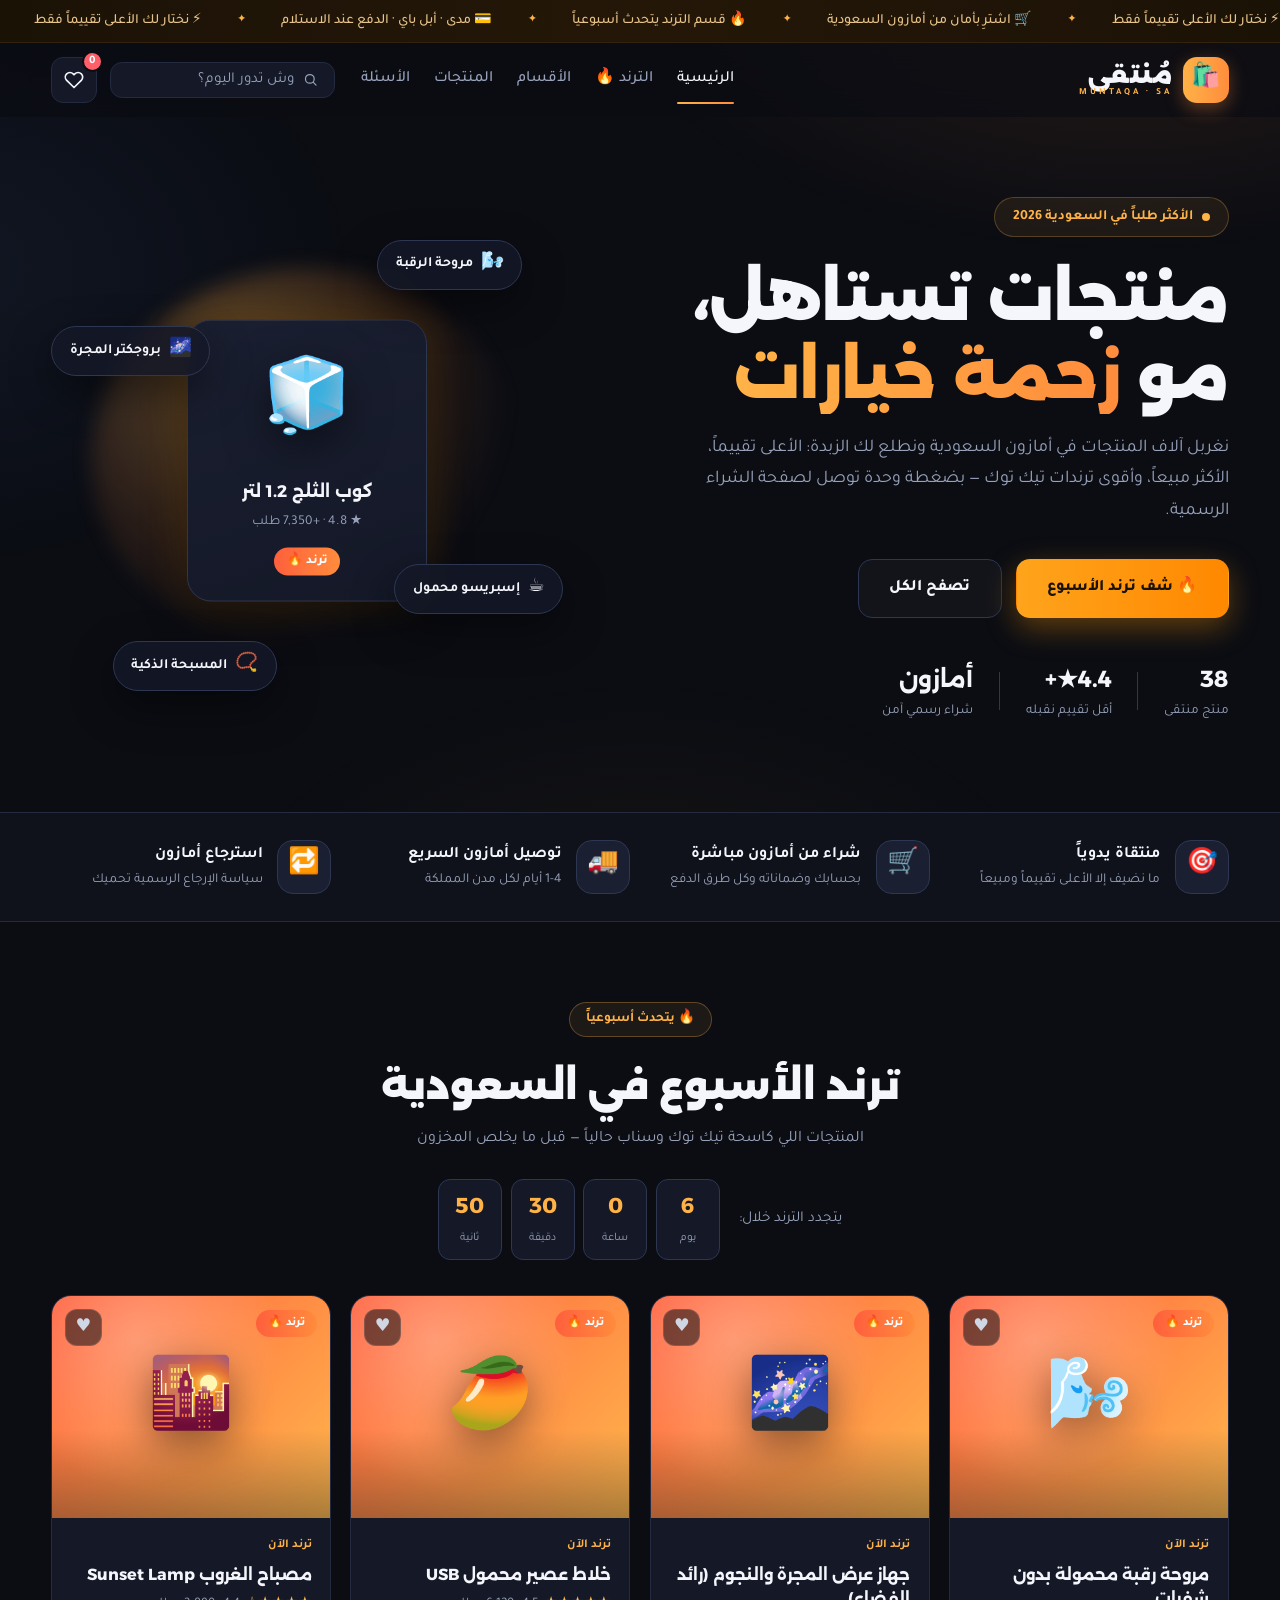
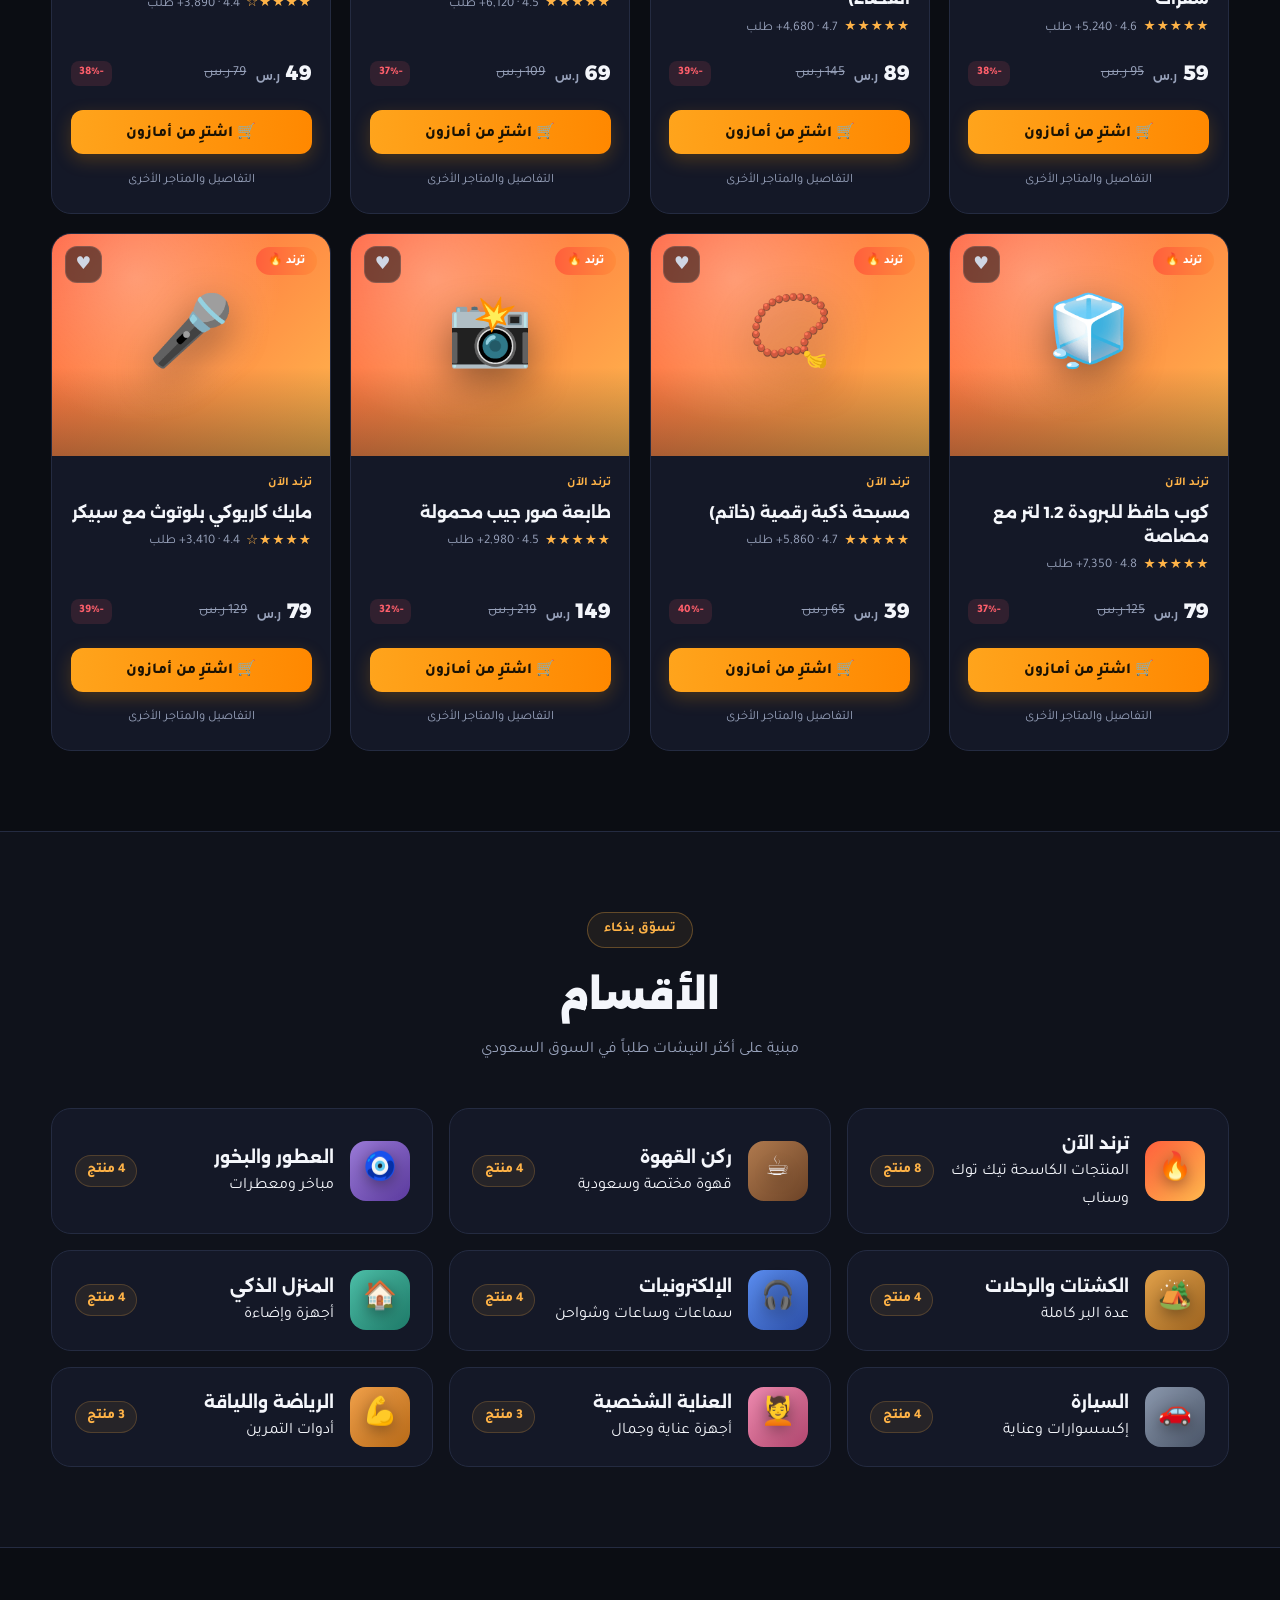
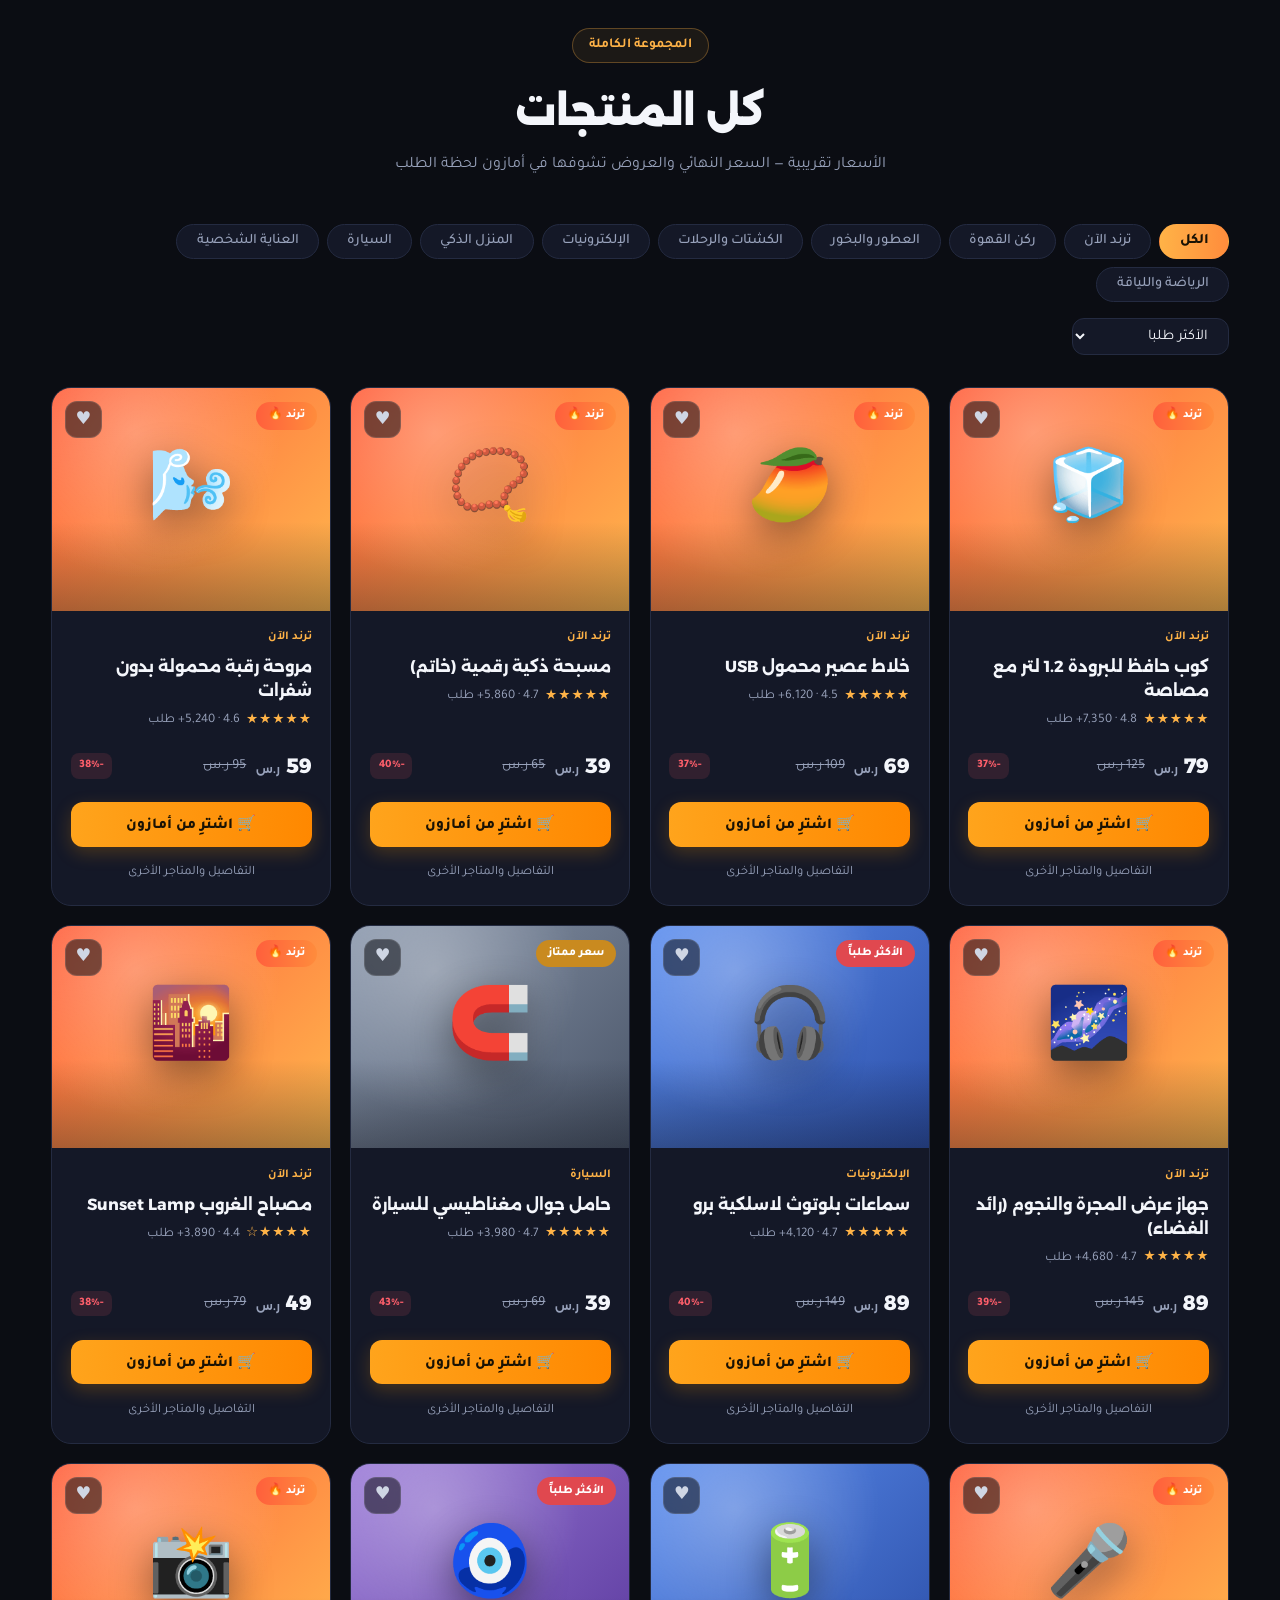
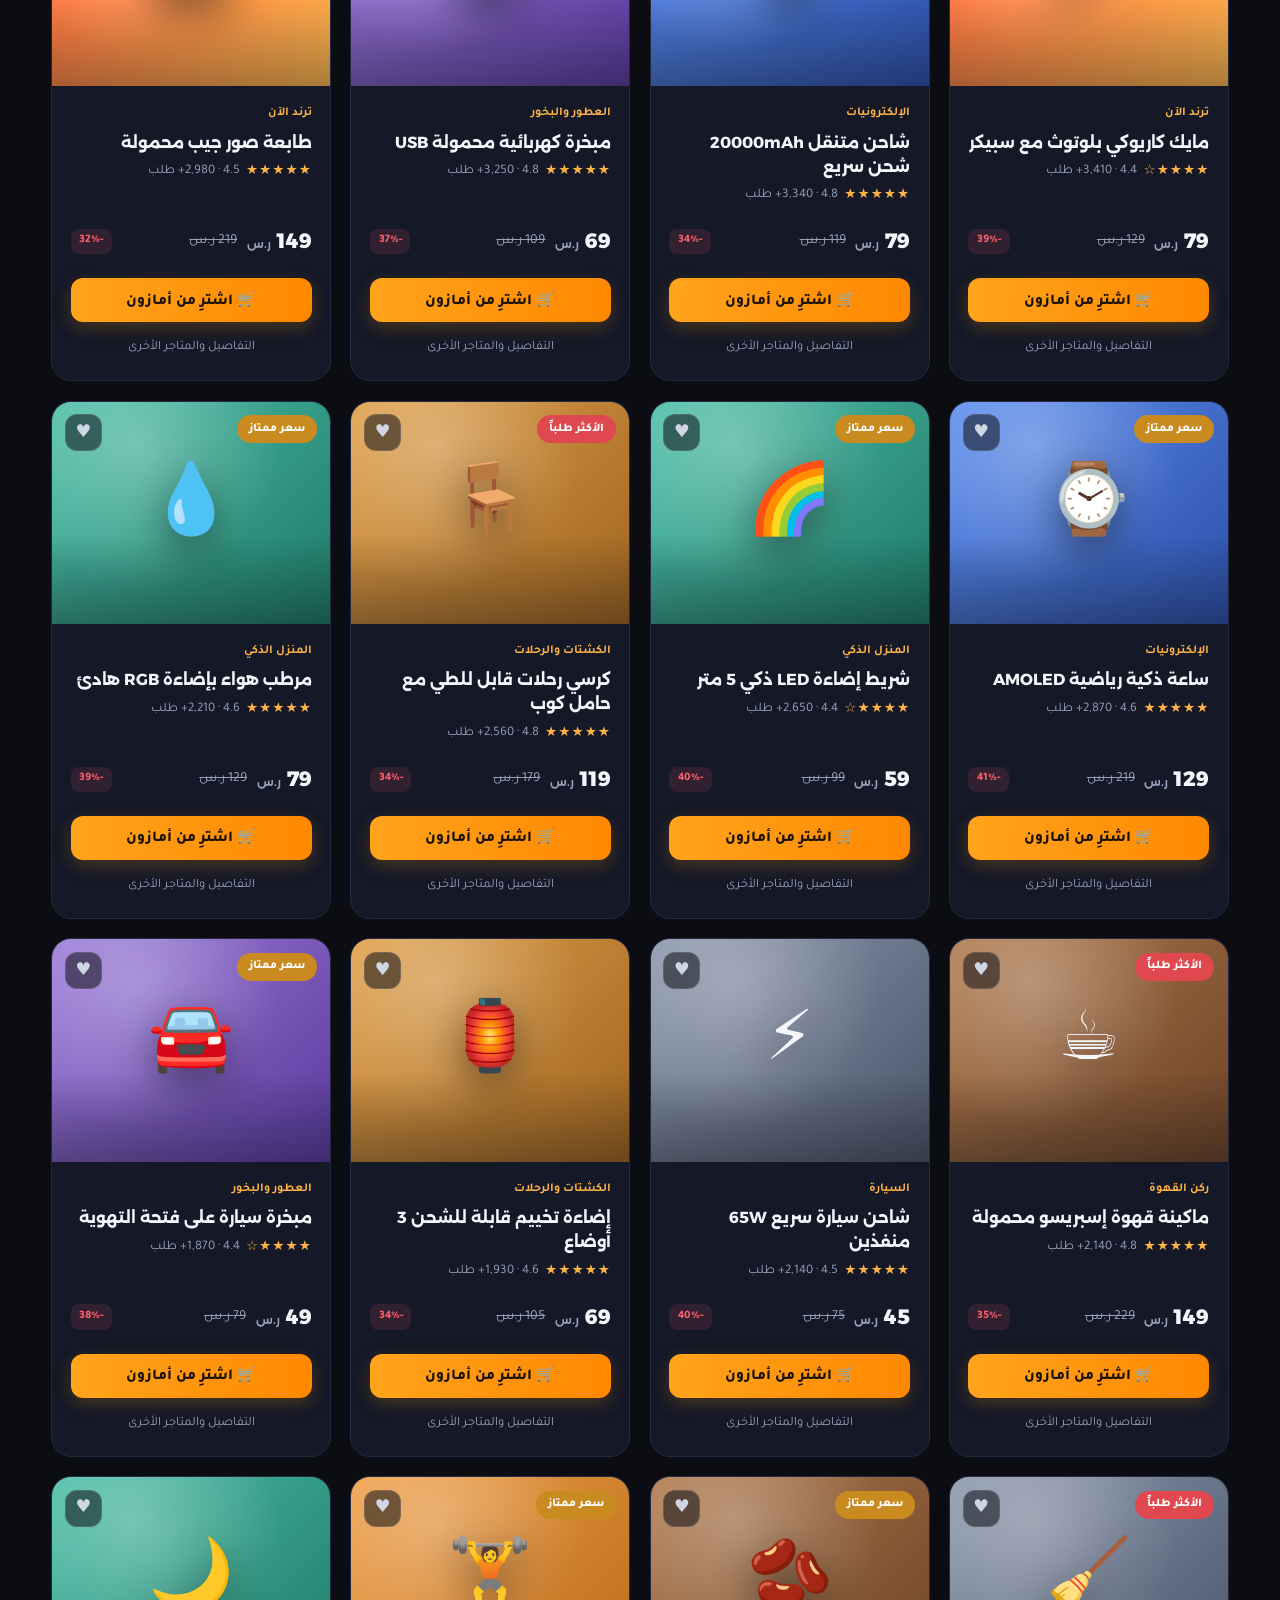
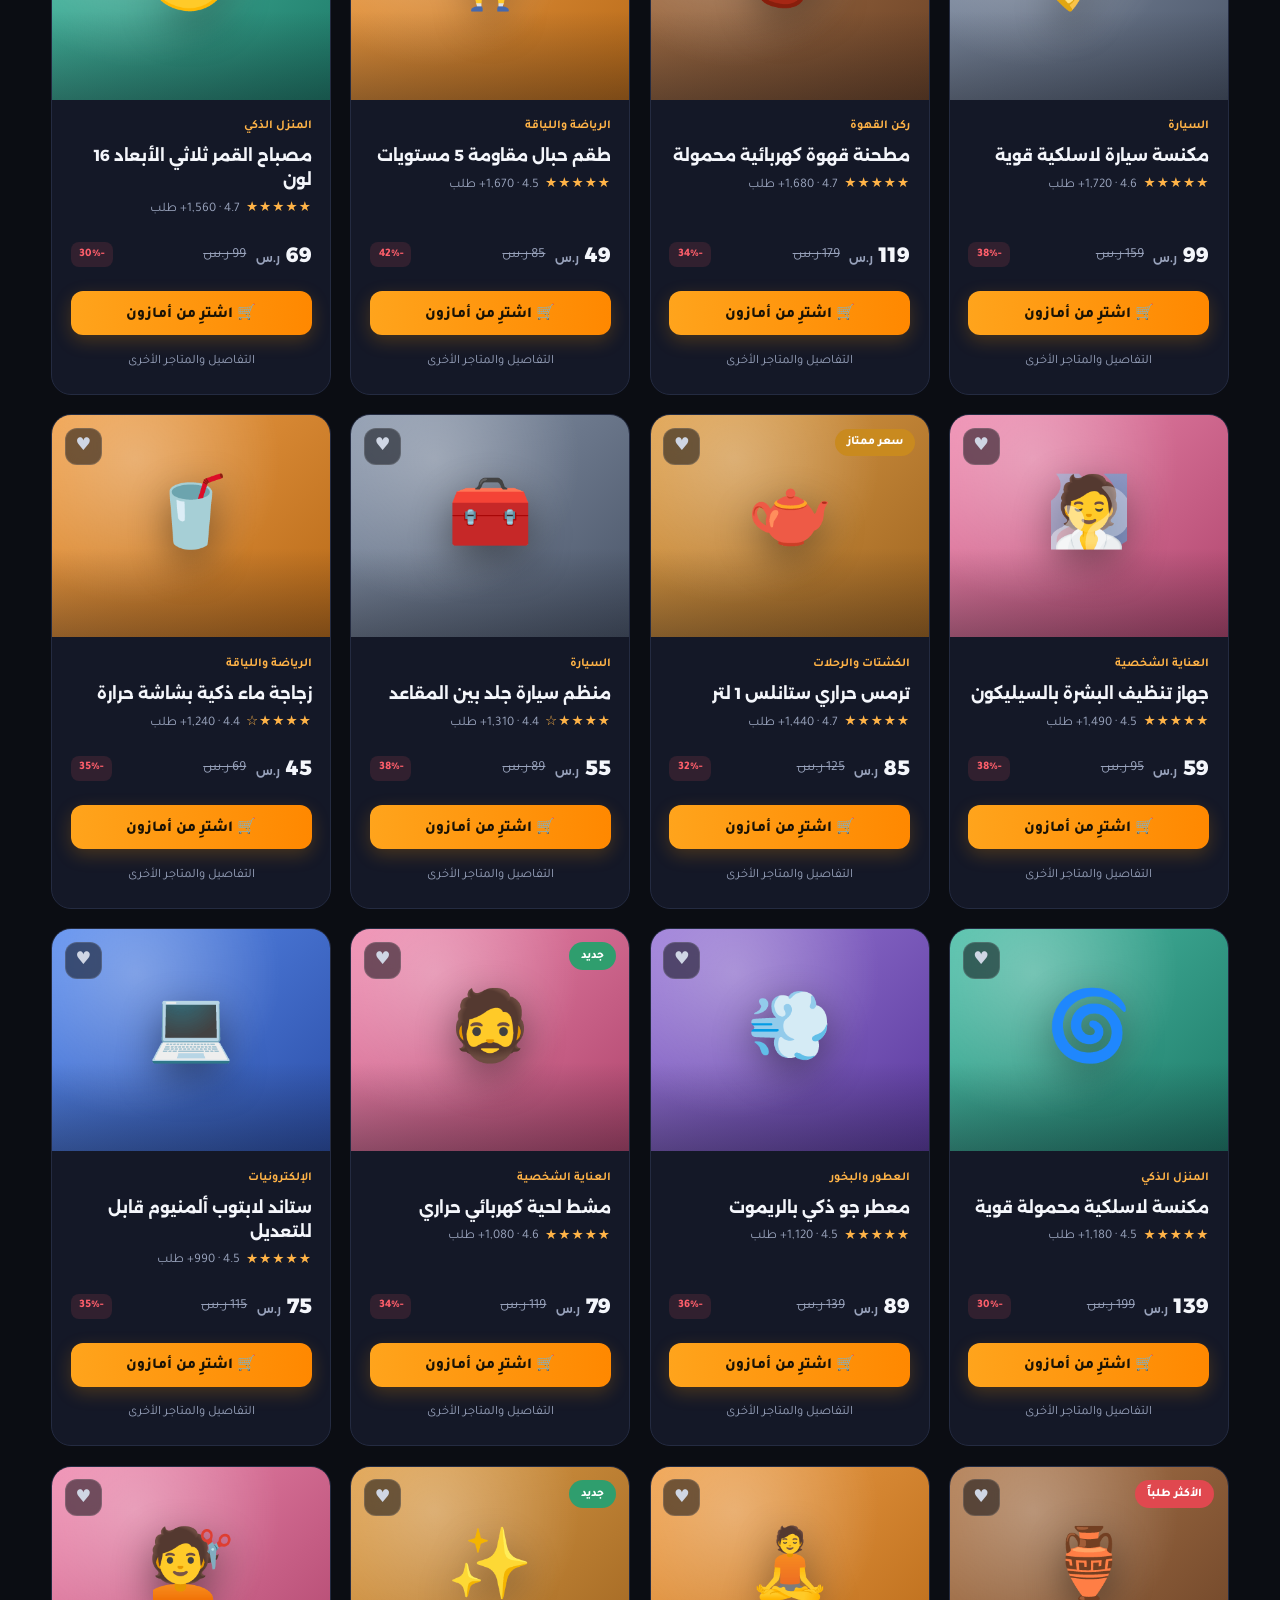
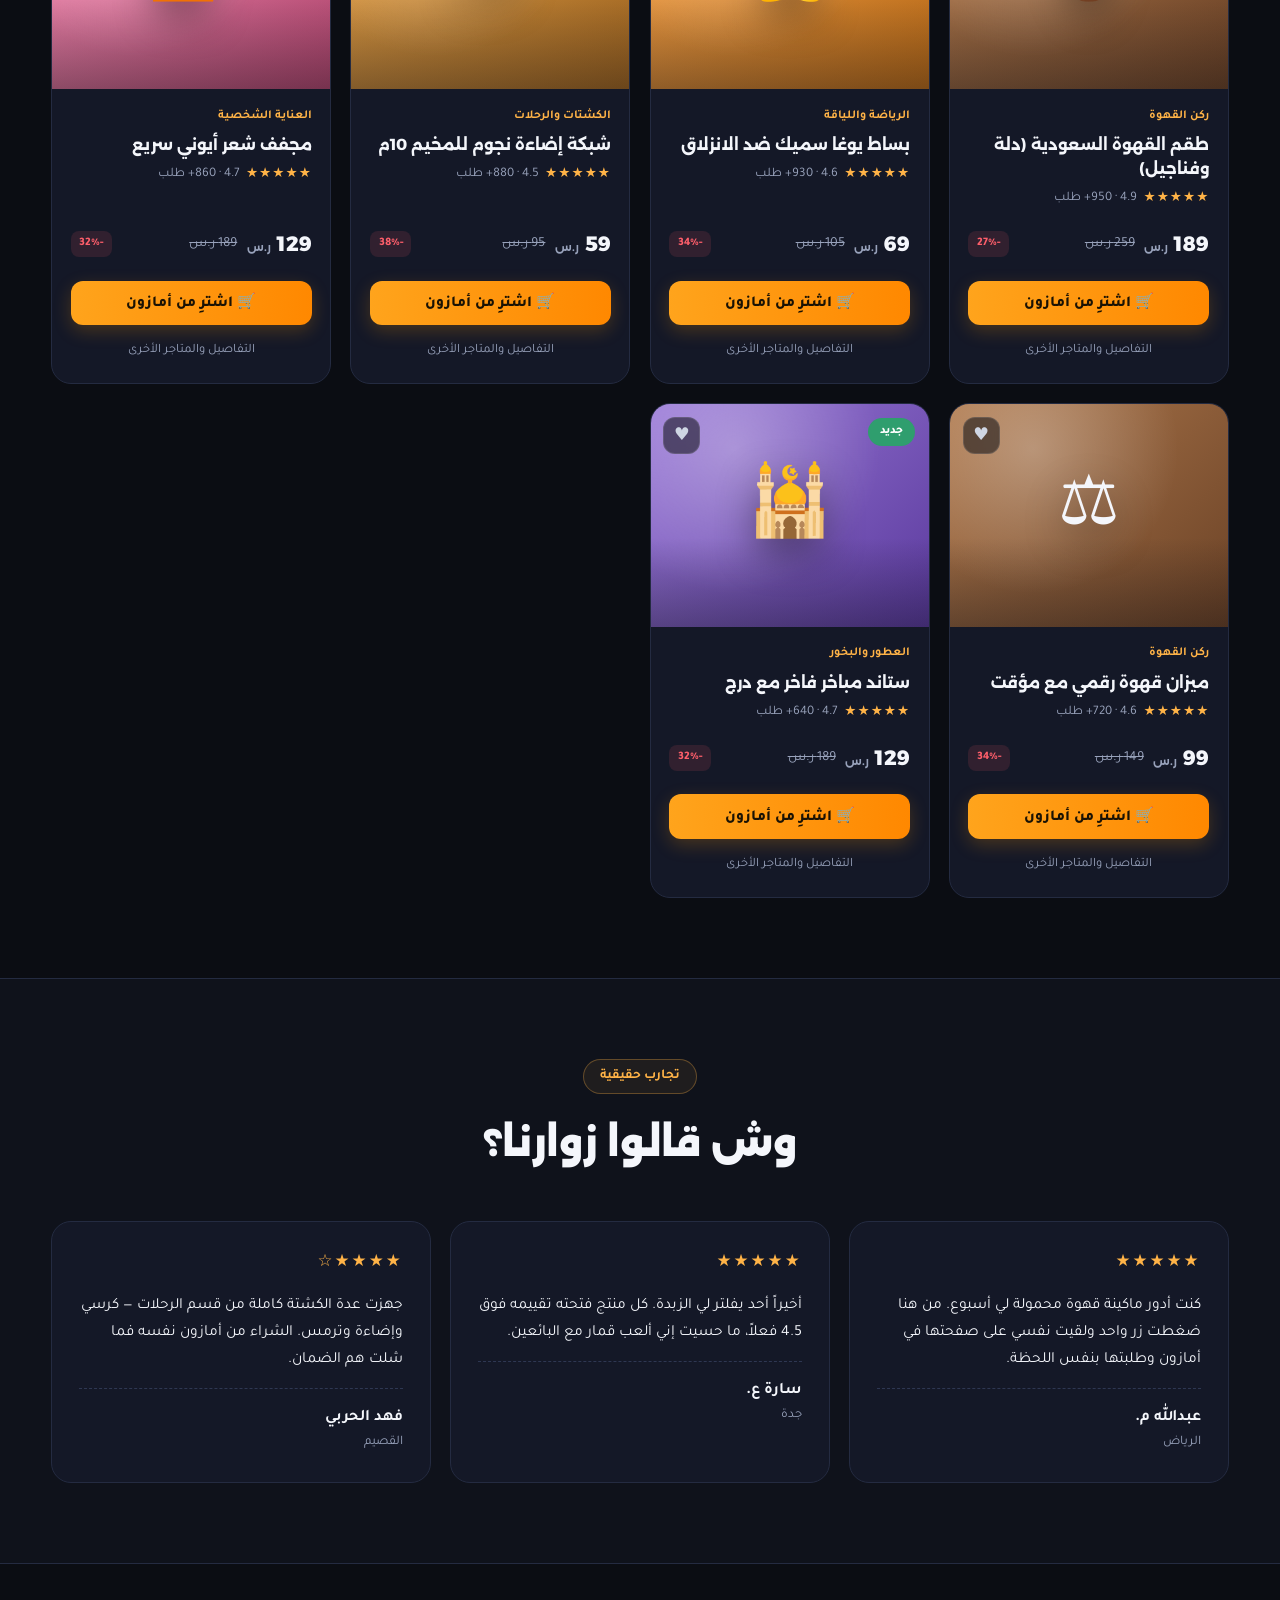
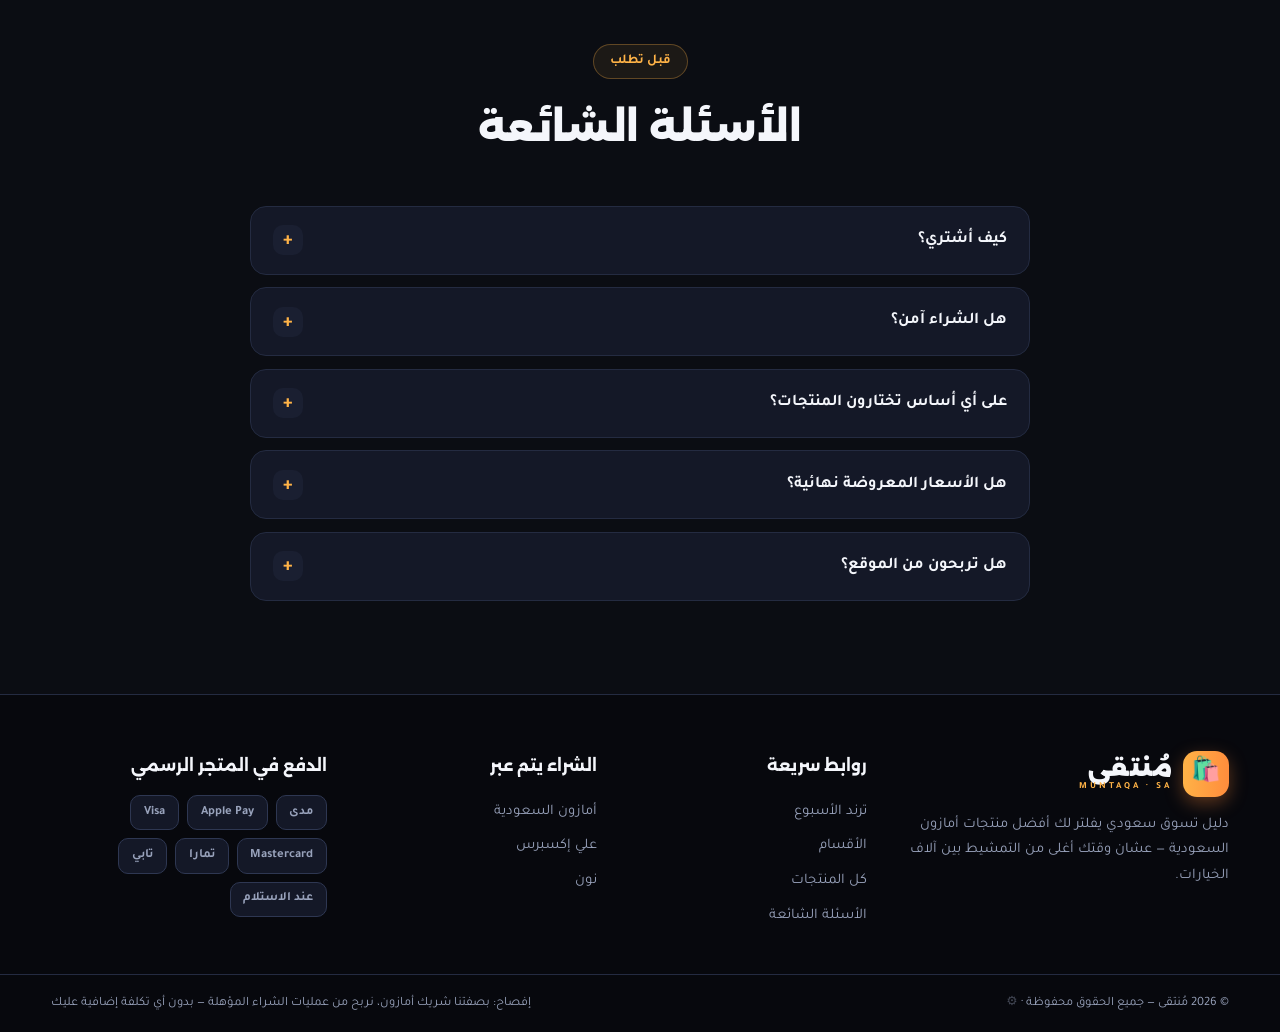
==== commit 38240efc: "Redesign: dark premium theme, Amazon-first buy flow, admin panel Co-Authored-By: Claude Fable 5 <nor" ====
--- a/index.html
+++ b/index.html
@@ -3,78 +3,97 @@
 <head>
 <meta charset="UTF-8">
 <meta name="viewport" content="width=device-width, initial-scale=1.0">
-<title>مُنتقى | نختار لك الأفضل — واطلبه من المتجر الرسمي</title>
-<meta name="description" content="مُنتقى — دليل التسوق الذكي في السعودية: نفلتر أفضل المنتجات المطلوبة ونوصلك مباشرة لأفضل عرض في أمازون السعودية وعلي إكسبرس ونون.">
+<title>مُنتقى | أفضل منتجات أمازون السعودية — منتقاة بعناية</title>
+<meta name="description" content="مُنتقى — نفلتر أفضل المنتجات المطلوبة في السعودية ونوصلك مباشرة لصفحة الشراء في أمازون السعودية. ترند تيك توك، ركن القهوة، الكشتات وأكثر.">
 <link rel="preconnect" href="https://fonts.googleapis.com">
 <link rel="preconnect" href="https://fonts.gstatic.com" crossorigin>
-<link href="https://fonts.googleapis.com/css2?family=Alexandria:wght@500;600;700;800&family=Tajawal:wght@400;500;700;800&display=swap" rel="stylesheet">
+<link href="https://fonts.googleapis.com/css2?family=Alexandria:wght@400;500;600;700;800;900&family=Tajawal:wght@400;500;700;800&display=swap" rel="stylesheet">
 <link rel="stylesheet" href="style.css">
 <link rel="icon" href="data:image/svg+xml,<svg xmlns='http://www.w3.org/2000/svg' viewBox='0 0 100 100'><text y='.9em' font-size='90'>🛍️</text></svg>">
 </head>
 <body>
 
-<!-- شريط علوي -->
+<div class="bg-glow" aria-hidden="true"></div>
+
+<!-- شريط إعلان -->
 <div class="topbar">
-  <span>🔎 نفلتر آلاف المنتجات ونختار لك الأعلى تقييماً — وتطلبها بأمان من <b>المتاجر الرسمية</b></span>
+  <div class="topbar-track">
+    <span>⚡ نختار لك الأعلى تقييماً فقط</span><i>✦</i>
+    <span>🛒 اشترِ بأمان من أمازون السعودية</span><i>✦</i>
+    <span>🔥 قسم الترند يتحدث أسبوعياً</span><i>✦</i>
+    <span>💳 مدى · أبل باي · الدفع عند الاستلام</span><i>✦</i>
+    <span>⚡ نختار لك الأعلى تقييماً فقط</span><i>✦</i>
+    <span>🛒 اشترِ بأمان من أمازون السعودية</span><i>✦</i>
+    <span>🔥 قسم الترند يتحدث أسبوعياً</span><i>✦</i>
+    <span>💳 مدى · أبل باي · الدفع عند الاستلام</span><i>✦</i>
+  </div>
 </div>
 
 <!-- الهيدر -->
 <header class="header" id="header">
   <div class="container header-inner">
     <a href="#" class="logo" aria-label="مُنتقى">
-      <svg viewBox="0 0 48 48" class="logo-mark" aria-hidden="true">
-        <rect x="6" y="14" width="36" height="28" rx="7" fill="var(--primary)"/>
-        <path d="M16 14v-3a8 8 0 0 1 16 0v3" fill="none" stroke="var(--gold)" stroke-width="3.5" stroke-linecap="round"/>
-        <path d="M16 27l6 6 11-11" fill="none" stroke="#fff" stroke-width="3.5" stroke-linecap="round" stroke-linejoin="round"/>
-      </svg>
-      <span class="logo-text">مُنتقى<small>نختار لك الأفضل</small></span>
+      <span class="logo-mark">🛍️</span>
+      <span class="logo-text">مُنتقى<small>MUNTAQA · SA</small></span>
     </a>
-
     <nav class="nav" id="nav">
       <a href="#home" class="active">الرئيسية</a>
+      <a href="#trend">الترند 🔥</a>
       <a href="#cats">الأقسام</a>
-      <a href="#best">الأكثر طلباً</a>
       <a href="#products">المنتجات</a>
       <a href="#faq">الأسئلة</a>
     </nav>
-
     <div class="header-actions">
       <div class="search-box">
-        <svg viewBox="0 0 24 24" width="18" height="18"><circle cx="11" cy="11" r="7" fill="none" stroke="currentColor" stroke-width="2"/><path d="M21 21l-4.3-4.3" stroke="currentColor" stroke-width="2" stroke-linecap="round"/></svg>
-        <input type="search" id="searchInput" placeholder="ابحث عن منتج…" aria-label="بحث">
-      </div>
-      <button class="cart-btn" id="favBtn" aria-label="المفضلة">
-        <svg viewBox="0 0 24 24" width="22" height="22" fill="none" stroke="currentColor" stroke-width="2" stroke-linecap="round" stroke-linejoin="round"><path d="M20.8 4.6a5.5 5.5 0 0 0-7.8 0L12 5.7l-1-1.1a5.5 5.5 0 0 0-7.8 7.8l1 1L12 21l7.8-7.6 1-1a5.5 5.5 0 0 0 0-7.8Z"/></svg>
-        <span class="cart-count" id="favCount">0</span>
+        <svg viewBox="0 0 24 24" width="17" height="17"><circle cx="11" cy="11" r="7" fill="none" stroke="currentColor" stroke-width="2"/><path d="M21 21l-4.3-4.3" stroke="currentColor" stroke-width="2" stroke-linecap="round"/></svg>
+        <input type="search" id="searchInput" placeholder="وش تدور اليوم؟" aria-label="بحث">
+      </div>
+      <button class="fav-btn" id="favBtn" aria-label="المفضلة">
+        <svg viewBox="0 0 24 24" width="20" height="20" fill="none" stroke="currentColor" stroke-width="2" stroke-linecap="round" stroke-linejoin="round"><path d="M20.8 4.6a5.5 5.5 0 0 0-7.8 0L12 5.7l-1-1.1a5.5 5.5 0 0 0-7.8 7.8l1 1L12 21l7.8-7.6 1-1a5.5 5.5 0 0 0 0-7.8Z"/></svg>
+        <span class="fav-count" id="favCount">0</span>
       </button>
       <button class="burger" id="burger" aria-label="القائمة"><span></span><span></span><span></span></button>
     </div>
   </div>
 </header>
+
+<!-- مسودة (تظهر لك أنت فقط عند التعديل من لوحة التحكم) -->
+<div class="draft-bar" id="draftBar" hidden>
+  📝 تشاهد <b>نسخة مسودة</b> من تعديلاتك — الزوار ما يشوفونها لين تنشرها
+  <button id="draftDiscard">تجاهل المسودة</button>
+</div>
 
 <!-- الهيرو -->
 <section class="hero" id="home">
   <div class="container hero-inner">
     <div class="hero-copy reveal">
-      <span class="hero-eyebrow">✨ الأكثر طلباً في السعودية 2026</span>
-      <h1>لا تدور بين آلاف المنتجات…<br><em>منتقى</em> يختار لك الأفضل</h1>
-      <p>نتابع الأكثر مبيعاً في السوق السعودي — من ركن القهوة إلى عدة الكشتة — ونوصلك بضغطة وحدة لأفضل عرض في أمازون السعودية وعلي إكسبرس ونون. تشتري من المتجر الرسمي بكل ضماناته.</p>
+      <span class="hero-eyebrow"><i></i> الأكثر طلباً في السعودية 2026</span>
+      <h1>منتجات تستاهل،<br>مو <em>زحمة خيارات</em></h1>
+      <p>نغربل آلاف المنتجات في أمازون السعودية ونطلع لك الزبدة: الأعلى تقييماً، الأكثر مبيعاً، وأقوى ترندات تيك توك — بضغطة وحدة توصل لصفحة الشراء الرسمية.</p>
       <div class="hero-cta">
-        <a href="#products" class="btn btn-primary">استكشف المنتجات</a>
-        <a href="#best" class="btn btn-ghost">الأكثر طلباً</a>
+        <a href="#trend" class="btn btn-amazon">🔥 شف ترند الأسبوع</a>
+        <a href="#products" class="btn btn-ghost">تصفح الكل</a>
       </div>
       <div class="hero-stats">
-        <div><b>+300</b><span>منتج مفلتر بعناية</span></div>
-        <div><b>4.4 ★+</b><span>أقل تقييم نقبله</span></div>
-        <div><b>3 متاجر</b><span>نقارن لك بينها</span></div>
+        <div><b id="statCount">38</b><span>منتج منتقى</span></div>
+        <div class="sep"></div>
+        <div><b>4.4★+</b><span>أقل تقييم نقبله</span></div>
+        <div class="sep"></div>
+        <div><b>أمازون</b><span>شراء رسمي آمن</span></div>
       </div>
     </div>
     <div class="hero-visual reveal" aria-hidden="true">
-      <div class="hero-blob"></div>
-      <div class="float-card fc1"><span class="fc-emoji">☕</span><div><b>ماكينة قهوة محمولة</b><span>الأكثر طلباً 🔥</span></div></div>
-      <div class="float-card fc2"><span class="fc-emoji">🏕️</span><div><b>عدة الكشتة كاملة</b><span>جاهز للبر</span></div></div>
-      <div class="float-card fc3"><span class="fc-emoji">🧿</span><div><b>مبخرة USB محمولة</b><span>عبقت المجلس</span></div></div>
-      <div class="hero-ring"></div>
+      <div class="orb"></div>
+      <div class="hero-card hc-main">
+        <span class="hc-emoji">🧊</span>
+        <b>كوب الثلج 1.2 لتر</b>
+        <span class="hc-meta">★ 4.8 · +7,350 طلب</span>
+        <span class="hc-tag">ترند 🔥</span>
+      </div>
+      <div class="hero-chip ch1"><span>🌬️</span> مروحة الرقبة</div>
+      <div class="hero-chip ch2"><span>🌌</span> بروجكتر المجرة</div>
+      <div class="hero-chip ch3"><span>☕</span> إسبريسو محمول</div>
+      <div class="hero-chip ch4"><span>📿</span> المسبحة الذكية</div>
     </div>
   </div>
 </section>
@@ -82,50 +101,43 @@
 <!-- مميزات -->
 <section class="usp">
   <div class="container usp-grid">
-    <div class="usp-item reveal"><span>🎯</span><div><b>منتقاة بعناية</b><p>نقبل فقط الأعلى تقييماً ومبيعاً</p></div></div>
-    <div class="usp-item reveal"><span>🛡️</span><div><b>شراء آمن 100%</b><p>تشتري من المتجر الرسمي مباشرة</p></div></div>
-    <div class="usp-item reveal"><span>⚖️</span><div><b>أكثر من خيار</b><p>أمازون وعلي إكسبرس ونون لكل منتج</p></div></div>
-    <div class="usp-item reveal"><span>💵</span><div><b>كل طرق الدفع</b><p>مدى وأبل باي والدفع عند الاستلام</p></div></div>
+    <div class="usp-item reveal"><span class="u-ic">🎯</span><div><b>منتقاة يدوياً</b><p>ما نضيف إلا الأعلى تقييماً ومبيعاً</p></div></div>
+    <div class="usp-item reveal"><span class="u-ic">🛒</span><div><b>شراء من أمازون مباشرة</b><p>بحسابك وضماناته وكل طرق الدفع</p></div></div>
+    <div class="usp-item reveal"><span class="u-ic">🚚</span><div><b>توصيل أمازون السريع</b><p>1-4 أيام لكل مدن المملكة</p></div></div>
+    <div class="usp-item reveal"><span class="u-ic">🔁</span><div><b>استرجاع أمازون</b><p>سياسة الإرجاع الرسمية تحميك</p></div></div>
+  </div>
+</section>
+
+<!-- الترند -->
+<section class="section" id="trend">
+  <div class="container">
+    <div class="section-head reveal">
+      <span class="sec-tag">🔥 يتحدث أسبوعياً</span>
+      <h2>ترند الأسبوع في السعودية</h2>
+      <p>المنتجات اللي كاسحة تيك توك وسناب حالياً — قبل ما يخلص المخزون</p>
+    </div>
+    <div class="countdown-row reveal">
+      <span>يتجدد الترند خلال:</span>
+      <div class="countdown" id="countdown">
+        <div><b id="cdD">0</b><span>يوم</span></div>
+        <div><b id="cdH">0</b><span>ساعة</span></div>
+        <div><b id="cdM">0</b><span>دقيقة</span></div>
+        <div><b id="cdS">0</b><span>ثانية</span></div>
+      </div>
+    </div>
+    <div class="products-grid" id="trendGrid"></div>
   </div>
 </section>
 
 <!-- الأقسام -->
-<section class="section" id="cats">
-  <div class="container">
-    <div class="section-head reveal">
-      <h2>تسوّق حسب القسم</h2>
-      <p>ثمانية أقسام مبنية على الأكثر طلباً في السوق السعودي</p>
+<section class="section section-tint" id="cats">
+  <div class="container">
+    <div class="section-head reveal">
+      <span class="sec-tag">تسوّق بذكاء</span>
+      <h2>الأقسام</h2>
+      <p>مبنية على أكثر النيشات طلباً في السوق السعودي</p>
     </div>
     <div class="cats-grid" id="catsGrid"></div>
-  </div>
-</section>
-
-<!-- الأكثر طلباً -->
-<section class="section section-alt" id="best">
-  <div class="container">
-    <div class="section-head reveal">
-      <h2>الأكثر طلباً 🔥</h2>
-      <p>المنتجات اللي ما تطيح من قوائم الأكثر مبيعاً</p>
-    </div>
-    <div class="products-grid" id="bestGrid"></div>
-  </div>
-</section>
-
-<!-- بانر عرض -->
-<section class="offer">
-  <div class="container offer-inner reveal">
-    <div class="offer-copy">
-      <span class="offer-tag">ترند الأسبوع ⚡</span>
-      <h3>ركن القهوة المختصة</h3>
-      <p>أدوات القهوة أكثر قسم يرتفع طلبه في المملكة — شف مختاراتنا قبل تنتهي العروض</p>
-    </div>
-    <div class="countdown" id="countdown">
-      <div><b id="cdD">0</b><span>يوم</span></div>
-      <div><b id="cdH">0</b><span>ساعة</span></div>
-      <div><b id="cdM">0</b><span>دقيقة</span></div>
-      <div><b id="cdS">0</b><span>ثانية</span></div>
-    </div>
-    <a href="#products" class="btn btn-gold" id="offerBtn">شف مختارات القهوة</a>
   </div>
 </section>
 
@@ -133,8 +145,9 @@
 <section class="section" id="products">
   <div class="container">
     <div class="section-head reveal">
+      <span class="sec-tag">المجموعة الكاملة</span>
       <h2>كل المنتجات</h2>
-      <p>الأسعار تقريبية وتتحدث في المتجر الرسمي لحظة الطلب</p>
+      <p>الأسعار تقريبية — السعر النهائي والعروض تشوفها في أمازون لحظة الطلب</p>
     </div>
     <div class="toolbar reveal">
       <div class="chips" id="filterChips"></div>
@@ -150,63 +163,59 @@
   </div>
 </section>
 
-<!-- آراء الزوار -->
-<section class="section section-alt" id="reviews">
-  <div class="container">
-    <div class="section-head reveal">
+<!-- آراء -->
+<section class="section section-tint" id="reviews">
+  <div class="container">
+    <div class="section-head reveal">
+      <span class="sec-tag">تجارب حقيقية</span>
       <h2>وش قالوا زوارنا؟</h2>
-      <p>ناس مثلك ملّوا من الدوران ولقوا طلبهم من أول ضغطة</p>
     </div>
     <div class="reviews-grid">
       <figure class="review reveal">
         <div class="stars">★★★★★</div>
-        <blockquote>كنت أدور ماكينة قهوة محمولة لي أسبوع بين المتاجر. من هنا ضغطت زر واحد ولقيتها بأفضل سعر في أمازون وطلبتها بنفس اللحظة.</blockquote>
+        <blockquote>كنت أدور ماكينة قهوة محمولة لي أسبوع. من هنا ضغطت زر واحد ولقيت نفسي على صفحتها في أمازون وطلبتها بنفس اللحظة.</blockquote>
         <figcaption><b>عبدالله م.</b><span>الرياض</span></figcaption>
       </figure>
       <figure class="review reveal">
         <div class="stars">★★★★★</div>
-        <blockquote>أحب إن كل منتج له خيارين: أمازون إذا أبيه بكرة، وعلي إكسبرس إذا أبي أوفر. المقارنة الجاهزة وفرت عليّ وقت وفلوس.</blockquote>
+        <blockquote>أخيراً أحد يفلتر لي الزبدة. كل منتج فتحته تقييمه فوق 4.5 فعلاً، ما حسيت إني ألعب قمار مع البائعين.</blockquote>
         <figcaption><b>سارة ع.</b><span>جدة</span></figcaption>
       </figure>
       <figure class="review reveal">
         <div class="stars">★★★★☆</div>
-        <blockquote>جهزت عدة الكشتة كاملة من قسم الرحلات: كرسي وإضاءة وترمس. كل الروابط ودتني لمنتجات تقييمها عالي فعلاً، ما طحت في منتج خايس.</blockquote>
+        <blockquote>جهزت عدة الكشتة كاملة من قسم الرحلات — كرسي وإضاءة وترمس. الشراء من أمازون نفسه فما شلت هم الضمان.</blockquote>
         <figcaption><b>فهد الحربي</b><span>القصيم</span></figcaption>
       </figure>
     </div>
   </div>
 </section>
 
-<!-- الأسئلة الشائعة -->
+<!-- الأسئلة -->
 <section class="section" id="faq">
   <div class="container faq-wrap">
     <div class="section-head reveal">
+      <span class="sec-tag">قبل تطلب</span>
       <h2>الأسئلة الشائعة</h2>
-      <p>كل اللي تبي تعرفه قبل تطلب</p>
-    </div>
-    <details class="faq-item reveal">
-      <summary>كيف أطلب؟ <span class="faq-icon">+</span></summary>
-      <p>اضغط «اطلب الآن» على أي منتج، وبينقلك مباشرة لصفحة المنتج في المتجر الرسمي (أمازون السعودية أو علي إكسبرس أو نون). تكمل شراءك هناك بحسابك وبطرق الدفع اللي تعودت عليها.</p>
+    </div>
+    <details class="faq-item reveal">
+      <summary>كيف أشتري؟ <span class="faq-icon">+</span></summary>
+      <p>اضغط «اشترِ من أمازون» على أي منتج، وبتنتقل مباشرة لصفحة المنتج في أمازون السعودية. تكمل شراءك هناك بحسابك — بمدى أو أبل باي أو الدفع عند الاستلام.</p>
     </details>
     <details class="faq-item reveal">
       <summary>هل الشراء آمن؟ <span class="faq-icon">+</span></summary>
-      <p>نعم 100% — نحن ما نستلم أي فلوس ولا بيانات دفع. عملية الشراء كاملة تصير داخل المتجر الرسمي بكل ضماناته: حماية المشتري، الاسترجاع، وخدمة العملاء.</p>
-    </details>
-    <details class="faq-item reveal">
-      <summary>وش الفرق بين أمازون وعلي إكسبرس ونون؟ <span class="faq-icon">+</span></summary>
-      <p>أمازون السعودية ونون: توصيل سريع (1-5 أيام) ودفع عند الاستلام. علي إكسبرس: أسعار أقل بشكل ملحوظ لكن التوصيل 10-20 يوم. نعرض لك الخيارات وأنت تختار اللي يناسبك.</p>
+      <p>100% — نحن ما نستلم فلوس ولا بيانات. الشراء كامل يتم داخل أمازون السعودية الرسمي بكل ضماناته: حماية المشتري والاسترجاع وخدمة العملاء.</p>
+    </details>
+    <details class="faq-item reveal">
+      <summary>على أي أساس تختارون المنتجات؟ <span class="faq-icon">+</span></summary>
+      <p>نتابع الأكثر مبيعاً وترندات تيك توك وسناب في السوق السعودي، وما نضيف منتج إلا إذا تقييمه 4.4★ أو أعلى وطلباته مرتفعة. هدفنا إنك ما تطيح في منتج سيئ أبداً.</p>
     </details>
     <details class="faq-item reveal">
       <summary>هل الأسعار المعروضة نهائية؟ <span class="faq-icon">+</span></summary>
-      <p>الأسعار عندنا تقريبية للمقارنة، والسعر النهائي هو اللي يظهر لك في المتجر الرسمي لحظة الطلب — لأن العروض والخصومات تتغير يومياً.</p>
-    </details>
-    <details class="faq-item reveal">
-      <summary>على أي أساس تختارون المنتجات؟ <span class="faq-icon">+</span></summary>
-      <p>نتابع قوائم الأكثر مبيعاً في السوق السعودي، وما نضيف منتج إلا إذا كان تقييمه 4.4 نجوم أو أعلى وعدد طلباته مرتفع. هدفنا إنك ما تطيح في منتج سيئ أبداً.</p>
+      <p>الأسعار عندنا تقريبية للمقارنة — السعر النهائي هو اللي في صفحة أمازون لحظة الطلب، لأن العروض تتغير يومياً (وأحياناً تلقاه أرخص 😉).</p>
     </details>
     <details class="faq-item reveal">
       <summary>هل تربحون من الموقع؟ <span class="faq-icon">+</span></summary>
-      <p>بكل شفافية: نعم، نحصل على عمولة تسويق بسيطة من المتجر نفسه إذا اشتريت عبر روابطنا — <b>بدون أي زيادة على سعرك إطلاقاً</b>. أنت تدفع نفس السعر، والمتجر يعطينا حصة من أرباحه مقابل التوصية.</p>
+      <p>بشفافية: نعم، أمازون يعطينا عمولة تسويق بسيطة إذا اشتريت عبر روابطنا — <b>بدون أي زيادة على سعرك إطلاقاً</b>. أنت تدفع نفس السعر بالضبط.</p>
     </details>
   </div>
 </section>
@@ -215,31 +224,24 @@
 <footer class="footer">
   <div class="container footer-grid">
     <div class="footer-brand">
-      <a href="#" class="logo">
-        <svg viewBox="0 0 48 48" class="logo-mark" aria-hidden="true">
-          <rect x="6" y="14" width="36" height="28" rx="7" fill="var(--gold)"/>
-          <path d="M16 14v-3a8 8 0 0 1 16 0v3" fill="none" stroke="#fff" stroke-width="3.5" stroke-linecap="round"/>
-          <path d="M16 27l6 6 11-11" fill="none" stroke="var(--ink)" stroke-width="3.5" stroke-linecap="round" stroke-linejoin="round"/>
-        </svg>
-        <span class="logo-text">مُنتقى<small>نختار لك الأفضل</small></span>
-      </a>
-      <p>دليل تسوق سعودي يفلتر لك أفضل المنتجات المطلوبة ويوصلك مباشرة لأفضل عرض في المتاجر الرسمية.</p>
+      <a href="#" class="logo"><span class="logo-mark">🛍️</span><span class="logo-text">مُنتقى<small>MUNTAQA · SA</small></span></a>
+      <p>دليل تسوق سعودي يفلتر لك أفضل منتجات أمازون السعودية — عشان وقتك أغلى من التمشيط بين آلاف الخيارات.</p>
     </div>
     <div>
       <h4>روابط سريعة</h4>
+      <a href="#trend">ترند الأسبوع</a>
       <a href="#cats">الأقسام</a>
-      <a href="#best">الأكثر طلباً</a>
       <a href="#products">كل المنتجات</a>
       <a href="#faq">الأسئلة الشائعة</a>
     </div>
     <div>
-      <h4>نوصلك إلى</h4>
+      <h4>الشراء يتم عبر</h4>
       <a href="https://www.amazon.sa" target="_blank" rel="noopener">أمازون السعودية</a>
       <a href="https://ar.aliexpress.com" target="_blank" rel="noopener">علي إكسبرس</a>
       <a href="https://www.noon.com/saudi-ar/" target="_blank" rel="noopener">نون</a>
     </div>
     <div>
-      <h4>الدفع في المتاجر الرسمية</h4>
+      <h4>الدفع في المتجر الرسمي</h4>
       <div class="pay-badges">
         <span>مدى</span><span>Apple Pay</span><span>Visa</span><span>Mastercard</span><span>تمارا</span><span>تابي</span><span>عند الاستلام</span>
       </div>
@@ -247,36 +249,34 @@
   </div>
   <div class="footer-bottom">
     <div class="container">
-      <span>© 2026 مُنتقى — جميع الحقوق محفوظة</span>
-      <span>إفصاح: قد نحصل على عمولة من المتاجر عند الشراء عبر روابطنا، بدون أي تكلفة إضافية عليك</span>
+      <span>© 2026 مُنتقى — جميع الحقوق محفوظة · <a href="admin.html" class="admin-link">⚙</a></span>
+      <span>إفصاح: بصفتنا شريك أمازون، نربح من عمليات الشراء المؤهلة — بدون أي تكلفة إضافية عليك</span>
     </div>
   </div>
 </footer>
 
 <!-- درج المفضلة -->
 <div class="drawer-backdrop" id="drawerBackdrop"></div>
-<aside class="cart-drawer" id="favDrawer" aria-label="المفضلة">
+<aside class="fav-drawer" id="favDrawer" aria-label="المفضلة">
   <div class="drawer-head">
     <h3>مفضلتي <span id="drawerCount"></span></h3>
     <button class="icon-btn" id="closeDrawer" aria-label="إغلاق">✕</button>
   </div>
   <div class="drawer-items" id="drawerItems"></div>
-  <div class="drawer-foot">
-    <p class="drawer-note">💡 احفظ اللي يعجبك هنا، واطلبه من متجرك المفضل وقت ما تبي — مفضلتك محفوظة بجهازك</p>
-  </div>
+  <p class="drawer-note">محفوظة بجهازك — ارجع لها وقت ما تبي 💛</p>
 </aside>
 
 <!-- نافذة المنتج -->
 <div class="modal-backdrop" id="modalBackdrop">
-  <div class="modal" id="productModal" role="dialog" aria-modal="true">
+  <div class="modal" role="dialog" aria-modal="true">
     <button class="icon-btn modal-close" id="closeModal" aria-label="إغلاق">✕</button>
     <div class="modal-body" id="modalBody"></div>
   </div>
 </div>
 
-<!-- تنبيهات -->
 <div class="toast-wrap" id="toastWrap"></div>
 
+<script src="products.js"></script>
 <script src="app.js"></script>
 </body>
 </html>
--- a/style.css
+++ b/style.css
@@ -1,522 +1,525 @@
-/* ===== مُنتقى — متجر سعودي ===== */
+/* ═══════ مُنتقى — التصميم الليلي الفاخر ═══════ */
 :root{
-  --primary:#0b5d4e;
-  --primary-dark:#07463b;
-  --primary-soft:#e7f3f0;
-  --gold:#d4a94a;
-  --gold-soft:#faf3e3;
-  --ink:#152420;
-  --muted:#5c6f69;
-  --bg:#faf9f6;
-  --card:#ffffff;
-  --line:#e7e4dc;
-  --danger:#d0453c;
-  --radius:18px;
-  --shadow:0 10px 30px rgba(21,36,32,.08);
-  --shadow-lg:0 24px 60px rgba(21,36,32,.14);
+  --bg:#0b0d13;
+  --bg2:#0f121b;
+  --card:#141827;
+  --card2:#1a1f31;
+  --line:#242b41;
+  --line2:#2e3752;
+  --ink:#f4f6fb;
+  --muted:#98a2bb;
+  --amber:#ffb347;
+  --amber2:#ff8c3c;
+  --amazon:#ff9900;
+  --green:#39d98a;
+  --red:#ff5f6b;
+  --radius:20px;
+  --glow:0 0 40px rgba(255,153,0,.18);
+  --shadow:0 16px 44px rgba(0,0,0,.45);
+  --grad-gold:linear-gradient(92deg,#ffb347,#ff8c3c);
 }
 *{margin:0;padding:0;box-sizing:border-box}
-html{scroll-behavior:smooth;scroll-padding-top:96px}
+html{scroll-behavior:smooth;scroll-padding-top:100px}
 body{
   font-family:'Tajawal',system-ui,sans-serif;
-  background:var(--bg);color:var(--ink);
-  line-height:1.7;overflow-x:hidden;
+  background:var(--bg);color:var(--ink);line-height:1.75;overflow-x:hidden;
 }
 h1,h2,h3,h4,.logo-text{font-family:'Alexandria','Tajawal',sans-serif}
 img,svg{max-width:100%}
 a{text-decoration:none;color:inherit}
-button{font-family:inherit;cursor:pointer;border:none;background:none}
+button{font-family:inherit;cursor:pointer;border:none;background:none;color:inherit}
 input,select{font-family:inherit}
-.container{width:min(1200px,92%);margin-inline:auto}
-
-/* ===== أزرار ===== */
+.container{width:min(1220px,92%);margin-inline:auto}
+
+/* توهج الخلفية */
+.bg-glow{
+  position:fixed;inset:0;z-index:-1;pointer-events:none;
+  background:
+    radial-gradient(900px 500px at 88% -5%, rgba(255,140,60,.13), transparent 60%),
+    radial-gradient(700px 500px at -5% 30%, rgba(91,141,239,.08), transparent 60%),
+    radial-gradient(800px 600px at 50% 115%, rgba(255,179,71,.07), transparent 60%);
+}
+
+/* ═══════ أزرار ═══════ */
 .btn{
-  display:inline-flex;align-items:center;justify-content:center;gap:.5rem;
-  padding:.85rem 1.9rem;border-radius:999px;font-weight:700;font-size:1rem;
-  transition:.25s;border:2px solid transparent;
-}
-.btn-primary{background:var(--primary);color:#fff;box-shadow:0 8px 20px rgba(11,93,78,.3)}
-.btn-primary:hover{background:var(--primary-dark);transform:translateY(-2px)}
-.btn-ghost{border-color:var(--line);color:var(--ink);background:#fff}
-.btn-ghost:hover{border-color:var(--primary);color:var(--primary)}
-.btn-gold{background:var(--gold);color:#fff;box-shadow:0 8px 20px rgba(212,169,74,.35)}
-.btn-gold:hover{filter:brightness(1.06);transform:translateY(-2px)}
-.btn-block{width:100%}
+  display:inline-flex;align-items:center;justify-content:center;gap:.55rem;
+  padding:.9rem 1.9rem;border-radius:14px;font-weight:800;font-size:1rem;
+  transition:.25s;border:1.5px solid transparent;white-space:nowrap;
+}
+.btn-amazon{
+  background:linear-gradient(92deg,#ffa41c,#ff8800);color:#1a1204;
+  box-shadow:0 10px 30px rgba(255,153,0,.35);
+}
+.btn-amazon:hover{transform:translateY(-2px);box-shadow:0 14px 38px rgba(255,153,0,.5)}
+.btn-ghost{border-color:var(--line2);color:var(--ink);background:rgba(255,255,255,.03)}
+.btn-ghost:hover{border-color:var(--amber);color:var(--amber)}
 .icon-btn{
-  width:38px;height:38px;border-radius:50%;display:grid;place-items:center;
-  background:var(--bg);color:var(--muted);font-size:1rem;transition:.2s;
-}
-.icon-btn:hover{background:var(--line);color:var(--ink)}
-
-/* ===== الشريط العلوي ===== */
+  width:38px;height:38px;border-radius:12px;display:grid;place-items:center;
+  background:var(--card2);color:var(--muted);font-size:1rem;transition:.2s;
+}
+.icon-btn:hover{color:var(--ink);background:var(--line)}
+
+/* ═══════ شريط الإعلان المتحرك ═══════ */
 .topbar{
-  background:var(--primary-dark);color:#dcece8;text-align:center;
-  padding:.55rem 1rem;font-size:.9rem;
-}
-.topbar b{color:var(--gold)}
-
-/* ===== الهيدر ===== */
+  background:linear-gradient(92deg,#1b1206,#241708 50%,#1b1206);
+  border-bottom:1px solid #33220c;overflow:hidden;white-space:nowrap;
+}
+.topbar-track{
+  display:inline-flex;align-items:center;gap:2.2rem;padding:.55rem 0;
+  animation:ticker 28s linear infinite;will-change:transform;
+}
+.topbar-track span{color:#e8c48a;font-size:.88rem;font-weight:500}
+.topbar-track i{color:var(--amber);font-style:normal;font-size:.7rem}
+@keyframes ticker{to{transform:translateX(50%)}}
+
+/* ═══════ الهيدر ═══════ */
 .header{
-  position:sticky;top:0;z-index:80;background:rgba(250,249,246,.92);
-  backdrop-filter:blur(14px);border-bottom:1px solid transparent;transition:.3s;
-}
-.header.scrolled{border-color:var(--line);box-shadow:0 4px 24px rgba(21,36,32,.06)}
-.header-inner{display:flex;align-items:center;gap:1.5rem;padding:.8rem 0}
-.logo{display:flex;align-items:center;gap:.6rem}
-.logo-mark{width:44px;height:44px;flex-shrink:0}
-.logo-text{font-weight:800;font-size:1.45rem;color:var(--ink);display:flex;flex-direction:column;line-height:1.15}
-.logo-text small{font-size:.62rem;font-weight:500;color:var(--muted);font-family:'Tajawal'}
-.nav{display:flex;gap:1.4rem;margin-inline-start:auto}
-.nav a{font-weight:500;color:var(--muted);position:relative;padding:.3rem 0;transition:.2s}
-.nav a:hover,.nav a.active{color:var(--primary)}
+  position:sticky;top:0;z-index:80;
+  background:rgba(11,13,19,.75);backdrop-filter:blur(16px);
+  border-bottom:1px solid transparent;transition:.3s;
+}
+.header.scrolled{border-color:var(--line);background:rgba(11,13,19,.92)}
+.header-inner{display:flex;align-items:center;gap:1.6rem;padding:.85rem 0}
+.logo{display:flex;align-items:center;gap:.65rem}
+.logo-mark{
+  font-size:1.5rem;width:46px;height:46px;border-radius:14px;flex-shrink:0;
+  background:var(--grad-gold);display:grid;place-items:center;
+  box-shadow:0 6px 18px rgba(255,140,60,.35);
+}
+.logo-text{font-weight:900;font-size:1.5rem;display:flex;flex-direction:column;line-height:1.1;letter-spacing:.5px}
+.logo-text small{font-size:.58rem;font-weight:600;color:var(--amber);letter-spacing:3px;font-family:'Tajawal'}
+.nav{display:flex;gap:1.5rem;margin-inline-start:auto}
+.nav a{font-weight:500;color:var(--muted);position:relative;padding:.3rem 0;transition:.2s;font-size:.98rem}
+.nav a:hover,.nav a.active{color:var(--ink)}
 .nav a.active::after{
-  content:'';position:absolute;bottom:-4px;right:0;left:0;height:3px;
-  border-radius:3px;background:var(--gold);
+  content:'';position:absolute;bottom:-6px;right:0;left:0;height:2.5px;
+  border-radius:3px;background:var(--grad-gold);
 }
 .header-actions{display:flex;align-items:center;gap:.8rem}
 .search-box{
-  display:flex;align-items:center;gap:.5rem;background:#fff;border:1.5px solid var(--line);
-  border-radius:999px;padding:.45rem 1rem;color:var(--muted);transition:.2s;width:220px;
-}
-.search-box:focus-within{border-color:var(--primary);box-shadow:0 0 0 4px var(--primary-soft)}
+  display:flex;align-items:center;gap:.55rem;background:var(--card);
+  border:1.5px solid var(--line);border-radius:12px;padding:.5rem 1rem;
+  color:var(--muted);transition:.2s;width:225px;
+}
+.search-box:focus-within{border-color:var(--amber);box-shadow:0 0 0 4px rgba(255,179,71,.12)}
 .search-box input{border:none;outline:none;background:none;width:100%;font-size:.95rem;color:var(--ink)}
-.cart-btn{
-  position:relative;width:46px;height:46px;border-radius:50%;display:grid;place-items:center;
-  background:var(--primary);color:#fff;transition:.25s;box-shadow:0 6px 16px rgba(11,93,78,.3);
-}
-.cart-btn:hover{transform:scale(1.07)}
-.cart-btn.bump{animation:bump .4s}
-@keyframes bump{40%{transform:scale(1.25)}}
-.cart-count{
-  position:absolute;top:-4px;inset-inline-start:-4px;min-width:21px;height:21px;border-radius:11px;
-  background:var(--gold);color:#fff;font-size:.75rem;font-weight:800;
-  display:grid;place-items:center;padding-inline:5px;border:2px solid var(--bg);
+.search-box input::placeholder{color:var(--muted)}
+.fav-btn{
+  position:relative;width:46px;height:46px;border-radius:12px;display:grid;place-items:center;
+  background:var(--card);border:1.5px solid var(--line);color:var(--ink);transition:.25s;
+}
+.fav-btn:hover{border-color:var(--red);color:var(--red)}
+.fav-btn.bump{animation:bump .4s}
+@keyframes bump{40%{transform:scale(1.2)}}
+.fav-count{
+  position:absolute;top:-7px;inset-inline-start:-7px;min-width:21px;height:21px;border-radius:11px;
+  background:var(--red);color:#fff;font-size:.72rem;font-weight:800;
+  display:grid;place-items:center;padding-inline:5px;border:2.5px solid var(--bg);
 }
 .burger{display:none;flex-direction:column;gap:5px;padding:.4rem}
 .burger span{width:24px;height:2.5px;background:var(--ink);border-radius:2px;transition:.3s}
 
-/* ===== الهيرو ===== */
-.hero{
-  position:relative;overflow:hidden;
-  background:
-    radial-gradient(700px 400px at 85% -10%, rgba(212,169,74,.14), transparent 60%),
-    radial-gradient(800px 500px at 0% 110%, rgba(11,93,78,.1), transparent 60%),
-    var(--bg);
-}
+/* شريط المسودة */
+.draft-bar{
+  background:#2a1f0a;border-bottom:1px solid #4a3812;color:#ffd98a;
+  text-align:center;padding:.55rem 1rem;font-size:.9rem;
+}
+.draft-bar button{
+  margin-inline-start:1rem;background:#4a3812;border-radius:8px;padding:.2rem .8rem;
+  font-size:.82rem;color:#ffd98a;transition:.2s;
+}
+.draft-bar button:hover{background:#5d470f}
+
+/* ═══════ الهيرو ═══════ */
+.hero{position:relative;overflow:hidden}
 .hero-inner{
-  display:grid;grid-template-columns:1.05fr .95fr;align-items:center;
-  gap:2rem;padding:4.5rem 0 5rem;
+  display:grid;grid-template-columns:1.1fr .9fr;align-items:center;
+  gap:2.5rem;padding:5rem 0 5.5rem;
 }
 .hero-eyebrow{
-  display:inline-block;background:var(--gold-soft);color:#9a7420;border:1px solid #eedeb6;
-  padding:.35rem 1rem;border-radius:999px;font-weight:700;font-size:.88rem;margin-bottom:1.2rem;
-}
-.hero h1{font-size:clamp(2.1rem,4.5vw,3.4rem);font-weight:800;line-height:1.3;margin-bottom:1rem}
-.hero h1 em{font-style:normal;color:var(--primary);position:relative}
-.hero h1 em::after{
-  content:'';position:absolute;bottom:4px;right:0;left:0;height:.35em;
-  background:var(--gold);opacity:.28;border-radius:4px;z-index:-1;
-}
-.hero-copy p{color:var(--muted);font-size:1.1rem;max-width:52ch;margin-bottom:1.8rem}
-.hero-cta{display:flex;gap:.9rem;flex-wrap:wrap;margin-bottom:2.4rem}
-.hero-stats{display:flex;gap:2.5rem}
-.hero-stats div{display:flex;flex-direction:column}
-.hero-stats b{font-size:1.5rem;font-family:'Alexandria';color:var(--primary)}
-.hero-stats span{color:var(--muted);font-size:.88rem}
-
-.hero-visual{position:relative;height:460px}
-.hero-blob{
-  position:absolute;inset:8% 6%;border-radius:44% 56% 58% 42%/48% 42% 58% 52%;
-  background:linear-gradient(135deg,var(--primary) 0%,#0e7a66 55%,#0b5d4e 100%);
-  animation:blob 9s ease-in-out infinite alternate;
-  box-shadow:inset 0 -30px 60px rgba(0,0,0,.18), var(--shadow-lg);
-}
-@keyframes blob{to{border-radius:56% 44% 42% 58%/42% 58% 44% 56%}}
-.hero-ring{
-  position:absolute;inset:2% 0;border:2px dashed rgba(212,169,74,.5);border-radius:50%;
-  animation:spin 40s linear infinite;
-}
-@keyframes spin{to{transform:rotate(360deg)}}
-.float-card{
-  position:absolute;display:flex;align-items:center;gap:.7rem;background:#fff;
-  border-radius:16px;padding:.7rem 1.1rem;box-shadow:var(--shadow-lg);
-  animation:floaty 5s ease-in-out infinite;z-index:2;
-}
-.float-card b{display:block;font-size:.92rem}
-.float-card span:last-child{font-size:.78rem;color:var(--muted)}
-.fc-emoji{
-  font-size:1.6rem;width:48px;height:48px;border-radius:12px;background:var(--primary-soft);
-  display:grid;place-items:center;flex-shrink:0;
-}
-.fc1{top:6%;inset-inline-end:4%;animation-delay:0s}
-.fc2{top:42%;inset-inline-start:-2%;animation-delay:1.6s}
-.fc3{bottom:5%;inset-inline-end:10%;animation-delay:3.2s}
-@keyframes floaty{50%{transform:translateY(-14px)}}
-
-/* ===== المميزات ===== */
-.usp{background:#fff;border-block:1px solid var(--line)}
-.usp-grid{
-  display:grid;grid-template-columns:repeat(4,1fr);gap:1rem;padding:1.6rem 0;
-}
+  display:inline-flex;align-items:center;gap:.6rem;
+  background:rgba(255,179,71,.08);color:var(--amber);border:1px solid rgba(255,179,71,.25);
+  padding:.4rem 1.1rem;border-radius:999px;font-weight:700;font-size:.88rem;margin-bottom:1.4rem;
+}
+.hero-eyebrow i{
+  width:8px;height:8px;border-radius:50%;background:var(--amber);
+  animation:pulse 1.8s ease-in-out infinite;
+}
+@keyframes pulse{50%{opacity:.3;transform:scale(.7)}}
+.hero h1{
+  font-size:clamp(2.3rem,5vw,3.9rem);font-weight:900;line-height:1.25;margin-bottom:1.1rem;
+  letter-spacing:-.5px;
+}
+.hero h1 em{
+  font-style:normal;background:var(--grad-gold);
+  -webkit-background-clip:text;background-clip:text;color:transparent;
+}
+.hero-copy p{color:var(--muted);font-size:1.12rem;max-width:54ch;margin-bottom:2rem}
+.hero-cta{display:flex;gap:.9rem;flex-wrap:wrap;margin-bottom:2.6rem}
+.hero-stats{display:flex;align-items:center;gap:1.6rem}
+.hero-stats>div:not(.sep){display:flex;flex-direction:column}
+.hero-stats b{font-size:1.45rem;font-family:'Alexandria';color:var(--ink)}
+.hero-stats span{color:var(--muted);font-size:.85rem}
+.hero-stats .sep{width:1px;height:38px;background:var(--line2)}
+
+.hero-visual{position:relative;height:480px}
+.orb{
+  position:absolute;inset:10% 8%;border-radius:50%;
+  background:radial-gradient(circle at 35% 30%, rgba(255,179,71,.35), rgba(255,140,60,.12) 45%, transparent 70%);
+  filter:blur(10px);animation:orbFloat 7s ease-in-out infinite alternate;
+}
+@keyframes orbFloat{to{transform:translateY(-18px) scale(1.04)}}
+.hero-card{
+  position:absolute;top:50%;right:50%;transform:translate(50%,-50%);
+  width:240px;background:linear-gradient(160deg,var(--card2),var(--card));
+  border:1.5px solid var(--line2);border-radius:24px;padding:1.6rem;
+  display:flex;flex-direction:column;align-items:center;gap:.3rem;text-align:center;
+  box-shadow:var(--shadow), var(--glow);animation:cardFloat 5s ease-in-out infinite;
+}
+@keyframes cardFloat{50%{transform:translate(50%,-54%)}}
+.hc-emoji{font-size:4.5rem;filter:drop-shadow(0 14px 22px rgba(0,0,0,.5))}
+.hero-card b{font-size:1.05rem;font-family:'Alexandria'}
+.hc-meta{color:var(--muted);font-size:.85rem}
+.hc-tag{
+  margin-top:.5rem;background:linear-gradient(92deg,#ff5f3c,#ff8c3c);color:#fff;
+  font-size:.78rem;font-weight:800;padding:.2rem .8rem;border-radius:999px;
+}
+.hero-chip{
+  position:absolute;display:flex;align-items:center;gap:.5rem;
+  background:rgba(20,24,39,.85);backdrop-filter:blur(8px);
+  border:1.5px solid var(--line2);border-radius:999px;padding:.5rem 1.1rem;
+  font-weight:700;font-size:.88rem;box-shadow:var(--shadow);
+  animation:chipFloat 6s ease-in-out infinite;
+}
+.hero-chip span{font-size:1.15rem}
+.ch1{top:4%;inset-inline-start:8%;animation-delay:0s}
+.ch2{top:22%;inset-inline-end:0%;animation-delay:1.4s}
+.ch3{bottom:18%;inset-inline-start:0%;animation-delay:2.8s}
+.ch4{bottom:2%;inset-inline-end:12%;animation-delay:4.2s}
+@keyframes chipFloat{50%{transform:translateY(-12px)}}
+
+/* ═══════ المميزات ═══════ */
+.usp{border-block:1px solid var(--line);background:var(--bg2)}
+.usp-grid{display:grid;grid-template-columns:repeat(4,1fr);gap:1.2rem;padding:1.7rem 0}
 .usp-item{display:flex;align-items:center;gap:.9rem}
-.usp-item>span{
-  font-size:1.7rem;width:56px;height:56px;border-radius:16px;flex-shrink:0;
-  background:var(--primary-soft);display:grid;place-items:center;
-}
-.usp-item b{font-size:1.02rem}
-.usp-item p{color:var(--muted);font-size:.86rem}
-
-/* ===== الأقسام العامة ===== */
-.section{padding:4.5rem 0}
-.section-alt{background:#f2efe9}
-.section-head{text-align:center;margin-bottom:2.6rem}
-.section-head h2{font-size:clamp(1.6rem,3vw,2.2rem);font-weight:800;margin-bottom:.4rem}
+.u-ic{
+  font-size:1.6rem;width:54px;height:54px;border-radius:16px;flex-shrink:0;
+  background:var(--card2);border:1px solid var(--line2);display:grid;place-items:center;
+}
+.usp-item b{font-size:1rem}
+.usp-item p{color:var(--muted);font-size:.85rem}
+
+/* ═══════ الأقسام العامة ═══════ */
+.section{padding:5rem 0}
+.section-tint{background:var(--bg2);border-block:1px solid var(--line)}
+.section-head{text-align:center;margin-bottom:2.8rem}
+.sec-tag{
+  display:inline-block;color:var(--amber);border:1px solid rgba(255,179,71,.3);
+  background:rgba(255,179,71,.07);padding:.3rem 1rem;border-radius:999px;
+  font-weight:700;font-size:.85rem;margin-bottom:.9rem;
+}
+.section-head h2{font-size:clamp(1.7rem,3.2vw,2.4rem);font-weight:900;margin-bottom:.4rem}
 .section-head p{color:var(--muted)}
 
-/* ===== شبكة الأقسام ===== */
-.cats-grid{display:grid;grid-template-columns:repeat(4,1fr);gap:1.1rem}
+/* العد التنازلي */
+.countdown-row{
+  display:flex;align-items:center;justify-content:center;gap:1.2rem;
+  margin:-1.2rem 0 2.2rem;flex-wrap:wrap;color:var(--muted);font-size:.95rem;
+}
+.countdown{display:flex;gap:.55rem}
+.countdown>div{
+  background:var(--card);border:1.5px solid var(--line2);border-radius:12px;
+  padding:.45rem .3rem;min-width:64px;text-align:center;
+}
+.countdown b{display:block;font-family:'Alexandria';font-size:1.35rem;color:var(--amber)}
+.countdown span{font-size:.72rem;color:var(--muted)}
+
+/* ═══════ شبكة الأقسام ═══════ */
+.cats-grid{display:grid;grid-template-columns:repeat(3,1fr);gap:1rem}
 .cat-card{
+  display:flex;align-items:center;gap:1rem;
   background:var(--card);border:1.5px solid var(--line);border-radius:var(--radius);
-  padding:1.5rem 1rem;text-align:center;transition:.25s;cursor:pointer;
-}
-.cat-card:hover{transform:translateY(-5px);border-color:var(--primary);box-shadow:var(--shadow)}
-.cat-card .cat-icon{
-  font-size:2rem;width:68px;height:68px;margin:0 auto .8rem;border-radius:20px;
-  display:grid;place-items:center;background:var(--grad,var(--primary-soft));
-}
-.cat-card b{display:block;font-size:1.02rem;margin-bottom:.15rem}
-.cat-card span{color:var(--muted);font-size:.82rem}
-.cat-trend{
-  grid-column:1/-1;display:flex;align-items:center;gap:1.2rem;text-align:start;
-  background:linear-gradient(120deg,#2b1410,#4a1f14 55%,#6b3212);border-color:#7a3a16;
-  padding:1.3rem 1.8rem;position:relative;overflow:hidden;
-}
-.cat-trend::after{
-  content:'🔥';position:absolute;inset-inline-end:1.5rem;font-size:5rem;opacity:.14;
-  transform:rotate(-12deg);
-}
-.cat-trend .cat-icon{margin:0;width:60px;height:60px;flex-shrink:0}
-.cat-trend b{color:#fff;font-size:1.25rem}
-.cat-trend span{color:#e8b9a0}
-.cat-trend:hover{border-color:#e8842c;box-shadow:0 14px 34px rgba(224,73,46,.3)}
-.cat-trend-cta{
-  margin-inline-start:auto;font-style:normal;font-weight:800;color:#ffb56b;
-  background:rgba(255,255,255,.08);border:1px solid rgba(255,181,107,.4);
-  padding:.5rem 1.2rem;border-radius:999px;font-size:.9rem;white-space:nowrap;position:relative;z-index:1;
-}
-
-/* ===== أدوات الفلترة ===== */
+  padding:1.2rem 1.4rem;transition:.25s;cursor:pointer;position:relative;overflow:hidden;
+}
+.cat-card::after{
+  content:'';position:absolute;inset:0;opacity:0;transition:.25s;
+  background:radial-gradient(300px 120px at 20% 0%, rgba(255,179,71,.1), transparent);
+}
+.cat-card:hover{transform:translateY(-4px);border-color:var(--line2);box-shadow:var(--shadow)}
+.cat-card:hover::after{opacity:1}
+.cat-icon{
+  font-size:1.7rem;width:60px;height:60px;border-radius:16px;flex-shrink:0;
+  display:grid;place-items:center;background:var(--grad);
+}
+.cat-icon span{filter:drop-shadow(0 4px 8px rgba(0,0,0,.4))}
+.cat-card b{display:block;font-size:1.05rem;font-family:'Alexandria'}
+.cat-card>div:last-child span{color:var(--muted);font-size:.83rem}
+.cat-count{
+  margin-inline-start:auto;color:var(--amber);font-weight:800;font-size:.85rem;
+  background:rgba(255,179,71,.08);border:1px solid rgba(255,179,71,.2);
+  padding:.2rem .7rem;border-radius:999px;white-space:nowrap;
+}
+
+/* ═══════ أدوات الفلترة ═══════ */
 .toolbar{
   display:flex;align-items:center;justify-content:space-between;gap:1rem;
-  flex-wrap:wrap;margin-bottom:1.8rem;
+  flex-wrap:wrap;margin-bottom:2rem;
 }
 .chips{display:flex;gap:.5rem;flex-wrap:wrap}
 .chip{
-  padding:.5rem 1.15rem;border-radius:999px;border:1.5px solid var(--line);
-  background:#fff;font-weight:500;font-size:.92rem;color:var(--muted);transition:.2s;
-}
-.chip:hover{border-color:var(--primary);color:var(--primary)}
-.chip.active{background:var(--primary);border-color:var(--primary);color:#fff;font-weight:700}
+  padding:.5rem 1.2rem;border-radius:999px;border:1.5px solid var(--line);
+  background:var(--card);font-weight:500;font-size:.9rem;color:var(--muted);transition:.2s;
+}
+.chip:hover{border-color:var(--amber);color:var(--amber)}
+.chip.active{background:var(--grad-gold);border-color:transparent;color:#1a1204;font-weight:800}
 #sortSelect{
-  padding:.55rem 1rem;border-radius:12px;border:1.5px solid var(--line);
-  background:#fff;font-size:.92rem;color:var(--ink);outline:none;cursor:pointer;
-}
-
-/* ===== بطاقات المنتجات ===== */
+  padding:.6rem 1rem;border-radius:12px;border:1.5px solid var(--line);
+  background:var(--card);font-size:.92rem;color:var(--ink);outline:none;cursor:pointer;
+}
+
+/* ═══════ بطاقات المنتجات ═══════ */
 .products-grid{display:grid;grid-template-columns:repeat(4,1fr);gap:1.2rem}
 .p-card{
   background:var(--card);border:1.5px solid var(--line);border-radius:var(--radius);
-  overflow:hidden;display:flex;flex-direction:column;transition:.25s;position:relative;
-}
-.p-card:hover{transform:translateY(-6px);box-shadow:var(--shadow-lg);border-color:transparent}
+  overflow:hidden;display:flex;flex-direction:column;transition:.28s;position:relative;
+}
+.p-card:hover{
+  transform:translateY(-7px);border-color:rgba(255,153,0,.4);
+  box-shadow:var(--shadow), 0 0 34px rgba(255,153,0,.12);
+}
 .p-media{
-  position:relative;aspect-ratio:1/.82;display:grid;place-items:center;cursor:pointer;
+  position:relative;aspect-ratio:1/.8;display:grid;place-items:center;cursor:pointer;
   background:var(--grad);overflow:hidden;
 }
 .p-media::after{
   content:'';position:absolute;inset:0;
-  background:radial-gradient(circle at 30% 25%,rgba(255,255,255,.35),transparent 55%);
-}
-.p-emoji{font-size:4.2rem;filter:drop-shadow(0 12px 18px rgba(0,0,0,.22));transition:.35s;z-index:1}
-.p-card:hover .p-emoji{transform:scale(1.12) rotate(-4deg)}
+  background:radial-gradient(circle at 30% 20%, rgba(255,255,255,.28), transparent 55%),
+             linear-gradient(to top, rgba(11,13,19,.35), transparent 40%);
+}
+.p-emoji{font-size:4.3rem;filter:drop-shadow(0 14px 20px rgba(0,0,0,.45));transition:.35s;z-index:1}
+.p-card:hover .p-emoji{transform:scale(1.13) rotate(-4deg)}
 .p-badge{
-  position:absolute;top:.8rem;inset-inline-start:.8rem;z-index:2;
-  padding:.22rem .7rem;border-radius:999px;font-size:.75rem;font-weight:800;color:#fff;
-  background:var(--danger);
-}
-.p-badge.hot{background:var(--danger)}
-.p-badge.new{background:var(--primary)}
-.p-badge.sale{background:var(--gold)}
-.p-badge.trend{background:linear-gradient(90deg,#e0492e,#e8842c);animation:trendPulse 1.6s ease-in-out infinite}
-@keyframes trendPulse{50%{box-shadow:0 0 0 6px rgba(224,73,46,.18)}}
-.p-body{padding:1rem 1.1rem 1.2rem;display:flex;flex-direction:column;gap:.4rem;flex:1}
-.p-cat{font-size:.76rem;color:var(--muted);font-weight:500}
-.p-name{font-weight:700;font-size:1rem;line-height:1.45;cursor:pointer}
-.p-name:hover{color:var(--primary)}
-.p-rating{display:flex;align-items:center;gap:.4rem;font-size:.82rem;color:var(--muted)}
-.p-rating .stars{color:var(--gold);letter-spacing:1px;font-size:.85rem}
-.p-price-row{display:flex;align-items:center;gap:.6rem;margin-top:auto;padding-top:.4rem}
-.p-price{font-family:'Alexandria';font-weight:800;font-size:1.25rem;color:var(--primary)}
-.p-price small{font-size:.75rem;font-weight:600}
-.p-old{color:var(--muted);text-decoration:line-through;font-size:.88rem}
-.p-off{
-  margin-inline-start:auto;background:#fdecea;color:var(--danger);
-  font-size:.72rem;font-weight:800;padding:.15rem .55rem;border-radius:8px;
-}
-.p-add{
-  margin-top:.7rem;width:100%;padding:.68rem;border-radius:12px;font-weight:700;font-size:.95rem;
-  background:var(--primary-soft);color:var(--primary);transition:.22s;
-  display:flex;align-items:center;justify-content:center;gap:.45rem;
-}
-.p-add:hover{background:var(--primary);color:#fff}
+  position:absolute;top:.85rem;inset-inline-start:.85rem;z-index:2;
+  padding:.22rem .75rem;border-radius:999px;font-size:.74rem;font-weight:800;color:#fff;
+}
+.p-badge.hot{background:#e0484f}
+.p-badge.new{background:#2f9e6e}
+.p-badge.sale{background:#c98a1f}
+.p-badge.trend{background:linear-gradient(92deg,#ff5f3c,#ff8c3c);animation:trendPulse 1.6s ease-in-out infinite}
+@keyframes trendPulse{50%{box-shadow:0 0 0 7px rgba(255,95,60,.15)}}
 .p-fav{
   position:absolute;top:.8rem;inset-inline-end:.8rem;z-index:3;
-  width:36px;height:36px;border-radius:50%;background:rgba(255,255,255,.92);
-  color:#c8cfcc;font-size:1.15rem;display:grid;place-items:center;
-  box-shadow:0 4px 12px rgba(0,0,0,.15);transition:.2s;
-}
-.p-fav:hover{transform:scale(1.12);color:var(--danger)}
-.p-fav.on{color:var(--danger);animation:pop .3s}
+  width:37px;height:37px;border-radius:12px;background:rgba(11,13,19,.55);
+  backdrop-filter:blur(6px);color:#cfd6e4;font-size:1.1rem;
+  display:grid;place-items:center;transition:.2s;border:1px solid rgba(255,255,255,.12);
+}
+.p-fav:hover{transform:scale(1.1);color:var(--red)}
+.p-fav.on{color:var(--red);animation:pop .3s}
 @keyframes pop{50%{transform:scale(1.35)}}
+.p-body{padding:1.05rem 1.15rem 1.2rem;display:flex;flex-direction:column;gap:.4rem;flex:1}
+.p-cat{font-size:.76rem;color:var(--amber);font-weight:600}
+.p-name{font-weight:700;font-size:1rem;line-height:1.5;cursor:pointer;font-family:'Alexandria'}
+.p-name:hover{color:var(--amber)}
+.p-rating{display:flex;align-items:center;gap:.4rem;font-size:.82rem;color:var(--muted)}
+.p-rating .stars{color:var(--amber);letter-spacing:1px;font-size:.85rem}
+.p-price-row{display:flex;align-items:center;gap:.6rem;margin-top:auto;padding-top:.5rem}
+.p-price{font-family:'Alexandria';font-weight:800;font-size:1.3rem;color:var(--ink)}
+.p-price small{font-size:.75rem;font-weight:600;color:var(--muted)}
+.p-old{color:var(--muted);text-decoration:line-through;font-size:.87rem}
+.p-off{
+  margin-inline-start:auto;background:rgba(255,95,107,.12);color:var(--red);
+  font-size:.72rem;font-weight:800;padding:.16rem .55rem;border-radius:8px;
+}
+.p-buy{
+  margin-top:.75rem;width:100%;padding:.72rem;border-radius:12px;font-weight:800;font-size:.95rem;
+  background:linear-gradient(92deg,#ffa41c,#ff8800);color:#1a1204;transition:.22s;
+  display:flex;align-items:center;justify-content:center;gap:.5rem;
+  box-shadow:0 6px 18px rgba(255,153,0,.22);
+}
+.p-buy:hover{filter:brightness(1.08);box-shadow:0 8px 24px rgba(255,153,0,.4)}
+.p-more{
+  margin-top:.45rem;width:100%;text-align:center;color:var(--muted);font-size:.8rem;
+  padding:.3rem;transition:.2s;
+}
+.p-more:hover{color:var(--amber)}
 .empty-msg{text-align:center;color:var(--muted);font-size:1.1rem;padding:3rem 0}
 
-/* ===== بانر العرض ===== */
-.offer{
-  background:linear-gradient(120deg,var(--primary-dark),var(--primary) 60%,#0e7a66);
-  color:#fff;padding:3.2rem 0;position:relative;overflow:hidden;
-}
-.offer::before{
-  content:'';position:absolute;width:340px;height:340px;border-radius:50%;
-  border:40px solid rgba(212,169,74,.18);top:-120px;inset-inline-end:-80px;
-}
-.offer-inner{
-  display:flex;align-items:center;justify-content:space-between;gap:2rem;flex-wrap:wrap;
-  position:relative;
-}
-.offer-tag{
-  display:inline-block;background:rgba(212,169,74,.2);color:var(--gold);
-  border:1px solid rgba(212,169,74,.4);padding:.25rem .9rem;border-radius:999px;
-  font-weight:700;font-size:.85rem;margin-bottom:.6rem;
-}
-.offer-copy h3{font-size:1.7rem;margin-bottom:.3rem}
-.offer-copy p{color:#cfe4df}
-.countdown{display:flex;gap:.7rem}
-.countdown>div{
-  background:rgba(255,255,255,.1);border:1px solid rgba(255,255,255,.18);
-  border-radius:14px;padding:.6rem .4rem;min-width:72px;text-align:center;backdrop-filter:blur(4px);
-}
-.countdown b{display:block;font-family:'Alexandria';font-size:1.6rem;color:var(--gold)}
-.countdown span{font-size:.75rem;color:#cfe4df}
-
-/* ===== التقييمات ===== */
+/* ═══════ التقييمات ═══════ */
 .reviews-grid{display:grid;grid-template-columns:repeat(3,1fr);gap:1.2rem}
 .review{
   background:var(--card);border:1.5px solid var(--line);border-radius:var(--radius);
-  padding:1.6rem;display:flex;flex-direction:column;gap:.8rem;
-}
-.review .stars{color:var(--gold);font-size:1.05rem;letter-spacing:2px}
-.review blockquote{color:var(--ink);font-size:.98rem}
-.review figcaption{display:flex;flex-direction:column;border-top:1px dashed var(--line);padding-top:.8rem}
+  padding:1.7rem;display:flex;flex-direction:column;gap:.9rem;
+}
+.review .stars{color:var(--amber);font-size:1.05rem;letter-spacing:2px}
+.review blockquote{color:var(--ink);font-size:.97rem}
+.review figcaption{display:flex;flex-direction:column;border-top:1px dashed var(--line2);padding-top:.9rem}
 .review figcaption span{color:var(--muted);font-size:.82rem}
 
-/* ===== الأسئلة ===== */
-.faq-wrap{max-width:760px}
+/* ═══════ الأسئلة ═══════ */
+.faq-wrap{max-width:780px}
 .faq-item{
   background:var(--card);border:1.5px solid var(--line);border-radius:16px;
   margin-bottom:.8rem;overflow:hidden;transition:.2s;
 }
-.faq-item[open]{border-color:var(--primary)}
+.faq-item[open]{border-color:rgba(255,179,71,.45)}
 .faq-item summary{
-  list-style:none;cursor:pointer;padding:1.1rem 1.4rem;font-weight:700;font-size:1.02rem;
+  list-style:none;cursor:pointer;padding:1.15rem 1.4rem;font-weight:700;font-size:1.02rem;
   display:flex;justify-content:space-between;align-items:center;gap:1rem;
 }
 .faq-item summary::-webkit-details-marker{display:none}
 .faq-icon{
-  width:30px;height:30px;border-radius:50%;background:var(--primary-soft);color:var(--primary);
+  width:30px;height:30px;border-radius:10px;background:var(--card2);color:var(--amber);
   display:grid;place-items:center;font-size:1.2rem;transition:.25s;flex-shrink:0;
 }
-.faq-item[open] .faq-icon{transform:rotate(45deg);background:var(--primary);color:#fff}
-.faq-item p{padding:0 1.4rem 1.2rem;color:var(--muted)}
-
-/* ===== الفوتر ===== */
-.footer{background:#0d211c;color:#b9cdc7}
-.footer-grid{
-  display:grid;grid-template-columns:1.4fr 1fr 1fr 1.2fr;gap:2.5rem;padding:3.5rem 0 2.5rem;
-}
-.footer .logo-text{color:#fff}
-.footer .logo-text small{color:#8aa39c}
-.footer-brand p{font-size:.92rem;margin:1rem 0}
-.wa-link{
-  display:inline-flex;align-items:center;gap:.4rem;background:#12352d;color:#7fe0c3;
-  padding:.5rem 1.1rem;border-radius:999px;font-weight:700;font-size:.92rem;direction:ltr;
-}
-.footer h4{color:#fff;margin-bottom:1rem;font-size:1.05rem}
-.footer-grid a{display:block;padding:.28rem 0;font-size:.93rem;transition:.2s}
-.footer-grid a:hover{color:var(--gold)}
+.faq-item[open] .faq-icon{transform:rotate(45deg);background:var(--grad-gold);color:#1a1204}
+.faq-item p{padding:0 1.4rem 1.25rem;color:var(--muted)}
+.faq-item p b{color:var(--amber)}
+
+/* ═══════ الفوتر ═══════ */
+.footer{background:#07080d;border-top:1px solid var(--line)}
+.footer-grid{display:grid;grid-template-columns:1.4fr 1fr 1fr 1.2fr;gap:2.5rem;padding:3.5rem 0 2.5rem}
+.footer-brand p{font-size:.92rem;margin:1rem 0;color:var(--muted)}
+.footer h4{margin-bottom:1rem;font-size:1.02rem}
+.footer-grid a:not(.logo){display:block;padding:.28rem 0;font-size:.92rem;color:var(--muted);transition:.2s}
+.footer-grid a:not(.logo):hover{color:var(--amber)}
 .pay-badges{display:flex;flex-wrap:wrap;gap:.5rem}
 .pay-badges span{
-  background:#12352d;border:1px solid #1d4a3f;color:#dcece8;
-  padding:.35rem .8rem;border-radius:10px;font-size:.8rem;font-weight:600;
-}
-.footer-bottom{border-top:1px solid #1d4a3f;padding:1.1rem 0}
-.footer-bottom .container{display:flex;justify-content:space-between;gap:1rem;flex-wrap:wrap;font-size:.82rem;color:#8aa39c}
-
-/* ===== السلة ===== */
+  background:var(--card);border:1px solid var(--line2);color:var(--muted);
+  padding:.35rem .8rem;border-radius:10px;font-size:.79rem;font-weight:600;
+}
+.footer-bottom{border-top:1px solid var(--line);padding:1.1rem 0}
+.footer-bottom .container{display:flex;justify-content:space-between;gap:1rem;flex-wrap:wrap;font-size:.8rem;color:var(--muted)}
+.admin-link{opacity:.4;transition:.2s}
+.admin-link:hover{opacity:1;color:var(--amber)}
+
+/* ═══════ درج المفضلة ═══════ */
 .drawer-backdrop,.modal-backdrop{
-  position:fixed;inset:0;background:rgba(13,33,28,.55);backdrop-filter:blur(3px);
+  position:fixed;inset:0;background:rgba(4,5,9,.7);backdrop-filter:blur(4px);
   opacity:0;pointer-events:none;transition:.3s;z-index:100;
 }
 .drawer-backdrop.show,.modal-backdrop.show{opacity:1;pointer-events:auto}
-.cart-drawer{
-  position:fixed;top:0;bottom:0;inset-inline-start:0;width:min(420px,94vw);z-index:110;
-  background:var(--bg);display:flex;flex-direction:column;
+.fav-drawer{
+  position:fixed;top:0;bottom:0;inset-inline-start:0;width:min(410px,94vw);z-index:110;
+  background:var(--bg2);border-inline-end:1px solid var(--line);
+  display:flex;flex-direction:column;
   transform:translateX(100%);transition:transform .35s cubic-bezier(.22,1,.36,1);
-  box-shadow:var(--shadow-lg);
-}
-.cart-drawer.open{transform:translateX(0)}
+}
+.fav-drawer.open{transform:translateX(0)}
 .drawer-head{
   display:flex;align-items:center;justify-content:space-between;
-  padding:1.2rem 1.4rem;border-bottom:1px solid var(--line);background:#fff;
+  padding:1.2rem 1.4rem;border-bottom:1px solid var(--line);
 }
 .drawer-head h3{font-size:1.2rem}
 .drawer-head span{color:var(--muted);font-size:.9rem;font-weight:400}
-.ship-progress{padding:1rem 1.4rem;background:#fff;border-bottom:1px solid var(--line)}
-.ship-progress p{font-size:.86rem;margin-bottom:.5rem;color:var(--muted)}
-.ship-progress p b{color:var(--primary)}
-.ship-progress .bar{height:8px;border-radius:6px;background:var(--line);overflow:hidden}
-.ship-progress .bar span{
-  display:block;height:100%;border-radius:6px;width:0;
-  background:linear-gradient(90deg,var(--primary),var(--gold));transition:width .4s;
-}
-.drawer-items{flex:1;overflow-y:auto;padding:1rem 1.4rem;display:flex;flex-direction:column;gap:.9rem}
-.cart-empty{text-align:center;color:var(--muted);padding:3rem 1rem}
-.cart-empty span{font-size:3rem;display:block;margin-bottom:.6rem}
+.drawer-items{flex:1;overflow-y:auto;padding:1rem 1.4rem;display:flex;flex-direction:column;gap:.8rem}
+.fav-empty{text-align:center;color:var(--muted);padding:3rem 1rem}
+.fav-empty span{font-size:3rem;display:block;margin-bottom:.6rem}
 .ci{
-  display:flex;gap:.9rem;background:#fff;border:1.5px solid var(--line);
-  border-radius:14px;padding:.8rem;align-items:center;
+  display:flex;gap:.85rem;background:var(--card);border:1.5px solid var(--line);
+  border-radius:14px;padding:.75rem;align-items:center;
 }
 .ci-thumb{
-  width:64px;height:64px;border-radius:12px;display:grid;place-items:center;
-  font-size:1.9rem;flex-shrink:0;background:var(--grad);
+  width:60px;height:60px;border-radius:12px;display:grid;place-items:center;
+  font-size:1.8rem;flex-shrink:0;background:var(--grad);
 }
 .ci-info{flex:1;min-width:0}
-.ci-info b{display:block;font-size:.9rem;line-height:1.4;margin-bottom:.15rem}
-.ci-price{color:var(--primary);font-weight:800;font-size:.95rem;font-family:'Alexandria'}
-.ci-qty{display:flex;align-items:center;gap:.15rem;background:var(--bg);border-radius:10px;padding:.15rem}
-.ci-qty button{
-  width:28px;height:28px;border-radius:8px;font-size:1rem;font-weight:800;color:var(--primary);
-}
-.ci-qty button:hover{background:var(--primary-soft)}
-.ci-qty b{min-width:24px;text-align:center;font-size:.95rem}
-.ci-del{color:var(--muted);font-size:1.05rem;padding:.4rem;transition:.2s}
-.ci-del:hover{color:var(--danger)}
-.drawer-foot{background:#fff;border-top:1px solid var(--line);padding:1.2rem 1.4rem}
-.totals div{display:flex;justify-content:space-between;padding:.2rem 0;color:var(--muted);font-size:.95rem}
-.totals .grand{
-  border-top:1px dashed var(--line);margin-top:.5rem;padding-top:.7rem;
-  color:var(--ink);font-size:1.1rem;
-}
-.totals .grand b{color:var(--primary);font-family:'Alexandria';font-size:1.3rem}
-.drawer-foot .btn{margin-top:1rem}
-.drawer-note{font-size:.8rem;color:var(--muted);text-align:center;margin-top:.7rem}
-
-/* ===== نافذة المنتج ===== */
+.ci-info b{display:block;font-size:.88rem;line-height:1.4;margin-bottom:.1rem}
+.ci-price{color:var(--amber);font-weight:800;font-size:.9rem;font-family:'Alexandria'}
+.ci-buy{
+  background:linear-gradient(92deg,#ffa41c,#ff8800);color:#1a1204;font-weight:800;font-size:.82rem;
+  padding:.5rem .85rem;border-radius:10px;transition:.2s;flex-shrink:0;
+}
+.ci-buy:hover{filter:brightness(1.1)}
+.ci-del{color:var(--muted);font-size:1rem;padding:.35rem;transition:.2s}
+.ci-del:hover{color:var(--red)}
+.drawer-note{font-size:.82rem;color:var(--muted);text-align:center;padding:1rem 1.4rem;border-top:1px solid var(--line)}
+
+/* ═══════ نافذة المنتج ═══════ */
 .modal-backdrop{display:grid;place-items:center;padding:1rem}
 .modal{
-  background:var(--bg);border-radius:24px;width:min(820px,100%);max-height:92vh;
-  overflow-y:auto;position:relative;transform:translateY(24px) scale(.97);transition:.3s;
-  box-shadow:var(--shadow-lg);
+  background:var(--bg2);border:1.5px solid var(--line2);border-radius:26px;
+  width:min(860px,100%);max-height:92vh;overflow-y:auto;position:relative;
+  transform:translateY(24px) scale(.97);transition:.3s;box-shadow:var(--shadow);
 }
 .modal-backdrop.show .modal{transform:none}
-.modal-close{position:absolute;top:1rem;inset-inline-start:1rem;z-index:5;background:#fff;box-shadow:var(--shadow)}
-.modal-body{display:grid;grid-template-columns:1fr 1.15fr;min-height:420px}
+.modal-close{position:absolute;top:1rem;inset-inline-start:1rem;z-index:5}
+.modal-body{display:grid;grid-template-columns:1fr 1.2fr;min-height:430px}
 .m-media{
   display:grid;place-items:center;background:var(--grad);position:relative;min-height:280px;
 }
 .m-media::after{
   content:'';position:absolute;inset:0;
-  background:radial-gradient(circle at 30% 25%,rgba(255,255,255,.35),transparent 55%);
-}
-.m-emoji{font-size:7rem;filter:drop-shadow(0 18px 26px rgba(0,0,0,.25));z-index:1}
-.m-info{padding:2.2rem 2rem;display:flex;flex-direction:column;gap:.8rem}
-.m-cat{color:var(--muted);font-size:.85rem;font-weight:500}
-.m-info h3{font-size:1.5rem;line-height:1.4}
+  background:radial-gradient(circle at 30% 20%, rgba(255,255,255,.28), transparent 55%);
+}
+.m-emoji{font-size:7.5rem;filter:drop-shadow(0 20px 30px rgba(0,0,0,.5));z-index:1}
+.m-info{padding:2.3rem 2.1rem;display:flex;flex-direction:column;gap:.8rem}
+.m-cat{color:var(--amber);font-size:.85rem;font-weight:700}
+.m-info h3{font-size:1.55rem;line-height:1.4}
 .m-rating{display:flex;align-items:center;gap:.5rem;color:var(--muted);font-size:.9rem}
-.m-rating .stars{color:var(--gold);letter-spacing:2px}
+.m-rating .stars{color:var(--amber);letter-spacing:2px}
 .m-desc{color:var(--muted);font-size:.97rem}
-.m-feats{display:flex;flex-direction:column;gap:.45rem;margin:.4rem 0}
-.m-feats span{display:flex;gap:.5rem;font-size:.92rem}
-.m-feats span::before{content:'✓';color:var(--primary);font-weight:800}
+.m-feats{display:flex;flex-direction:column;gap:.45rem;margin:.3rem 0}
+.m-feats span{display:flex;gap:.55rem;font-size:.92rem}
+.m-feats span::before{content:'✓';color:var(--green);font-weight:800}
 .m-price-row{display:flex;align-items:baseline;gap:.8rem;margin-top:auto;padding-top:.6rem}
-.m-price{font-family:'Alexandria';font-weight:800;font-size:2rem;color:var(--primary)}
-.m-price small{font-size:.95rem}
+.m-price{font-family:'Alexandria';font-weight:800;font-size:2.1rem}
+.m-price small{font-size:.95rem;color:var(--muted)}
 .m-old{color:var(--muted);text-decoration:line-through;font-size:1.05rem}
-.m-off{background:#fdecea;color:var(--danger);font-weight:800;font-size:.85rem;padding:.2rem .7rem;border-radius:8px}
-.m-shops{display:flex;flex-direction:column;gap:.6rem;margin-top:.6rem}
-.shop-btn{
-  display:flex;align-items:center;gap:.9rem;width:100%;text-align:start;
-  background:#fff;border:1.5px solid var(--line);border-radius:14px;
-  padding:.8rem 1rem;transition:.2s;
-}
-.shop-btn:hover{border-color:var(--primary);box-shadow:var(--shadow);transform:translateY(-2px)}
-.shop-ic{
-  font-size:1.3rem;width:44px;height:44px;border-radius:12px;flex-shrink:0;
-  background:var(--bg);display:grid;place-items:center;
-}
-.shop-txt{flex:1;display:flex;flex-direction:column;line-height:1.45}
-.shop-txt b{font-size:.98rem;color:var(--ink)}
-.shop-txt small{color:var(--muted);font-size:.78rem}
-.shop-go{color:var(--primary);font-weight:800;font-size:1.1rem}
-.ci-order{
-  background:var(--primary-soft);color:var(--primary);font-weight:700;font-size:.85rem;
-  padding:.5rem .9rem;border-radius:10px;transition:.2s;flex-shrink:0;
-}
-.ci-order:hover{background:var(--primary);color:#fff}
-.m-trust{display:flex;gap:1.2rem;margin-top:1rem;padding-top:1rem;border-top:1px dashed var(--line);flex-wrap:wrap}
+.m-off{background:rgba(255,95,107,.12);color:var(--red);font-weight:800;font-size:.85rem;padding:.2rem .7rem;border-radius:8px}
+.m-buy{
+  display:flex;align-items:center;justify-content:center;gap:.6rem;width:100%;
+  padding:1rem;border-radius:14px;font-weight:800;font-size:1.08rem;
+  background:linear-gradient(92deg,#ffa41c,#ff8800);color:#1a1204;
+  box-shadow:0 10px 28px rgba(255,153,0,.3);transition:.25s;margin-top:.5rem;
+}
+.m-buy:hover{transform:translateY(-2px);box-shadow:0 14px 34px rgba(255,153,0,.45)}
+.m-alt{display:flex;gap:.7rem;margin-top:.7rem}
+.m-alt button{
+  flex:1;padding:.65rem;border-radius:12px;border:1.5px solid var(--line2);
+  color:var(--muted);font-weight:700;font-size:.88rem;transition:.2s;background:var(--card);
+}
+.m-alt button:hover{border-color:var(--amber);color:var(--amber)}
+.m-trust{
+  display:flex;gap:1.2rem;margin-top:1.1rem;padding-top:1rem;
+  border-top:1px dashed var(--line2);flex-wrap:wrap;
+}
 .m-trust span{font-size:.8rem;color:var(--muted)}
 
-/* ===== واتساب العائم ===== */
-.wa-fab{
-  position:fixed;bottom:1.6rem;inset-inline-end:1.6rem;z-index:90;
-  width:58px;height:58px;border-radius:50%;background:#25d366;
-  display:grid;place-items:center;box-shadow:0 10px 26px rgba(37,211,102,.45);
-  transition:.25s;
-}
-.wa-fab:hover{transform:scale(1.1)}
-
-/* ===== تنبيهات ===== */
+/* ═══════ تنبيهات ═══════ */
 .toast-wrap{
   position:fixed;bottom:1.6rem;inset-inline-start:1.6rem;z-index:130;
   display:flex;flex-direction:column;gap:.6rem;
 }
 .toast{
-  background:var(--ink);color:#fff;padding:.8rem 1.3rem;border-radius:14px;
-  font-size:.92rem;font-weight:500;display:flex;align-items:center;gap:.6rem;
-  box-shadow:var(--shadow-lg);animation:toastIn .35s cubic-bezier(.22,1,.36,1);
+  background:var(--card2);border:1.5px solid var(--line2);color:var(--ink);
+  padding:.8rem 1.3rem;border-radius:14px;font-size:.92rem;font-weight:500;
+  display:flex;align-items:center;gap:.6rem;box-shadow:var(--shadow);
+  animation:toastIn .35s cubic-bezier(.22,1,.36,1);
 }
 .toast.out{animation:toastOut .3s forwards}
 @keyframes toastIn{from{opacity:0;transform:translateY(16px)}}
 @keyframes toastOut{to{opacity:0;transform:translateY(10px)}}
 
-/* ===== ظهور تدريجي ===== */
+/* ═══════ ظهور تدريجي ═══════ */
 .reveal{opacity:0;transform:translateY(26px);transition:.7s cubic-bezier(.22,1,.36,1)}
 .reveal.in{opacity:1;transform:none}
 
-/* ===== استجابة ===== */
-@media(max-width:1024px){
+/* ═══════ استجابة ═══════ */
+@media(max-width:1060px){
   .products-grid{grid-template-columns:repeat(3,1fr)}
-  .cats-grid{grid-template-columns:repeat(4,1fr)}
+  .cats-grid{grid-template-columns:repeat(2,1fr)}
   .usp-grid{grid-template-columns:repeat(2,1fr)}
-  .hero-inner{grid-template-columns:1fr;padding:3rem 0}
-  .hero-visual{height:400px;max-width:480px;margin-inline:auto;width:100%}
+  .hero-inner{grid-template-columns:1fr;padding:3.2rem 0}
+  .hero-visual{height:430px;max-width:500px;margin-inline:auto;width:100%}
   .footer-grid{grid-template-columns:1fr 1fr}
   .search-box{width:170px}
 }
 @media(max-width:768px){
   .nav{
     position:fixed;top:0;bottom:0;inset-inline-end:0;width:min(300px,80vw);z-index:120;
-    background:#fff;flex-direction:column;padding:5rem 2rem;gap:1.2rem;
-    transform:translateX(-100%);transition:.35s;box-shadow:var(--shadow-lg);
+    background:var(--bg2);border-inline-start:1px solid var(--line);
+    flex-direction:column;padding:5rem 2rem;gap:1.2rem;
+    transform:translateX(-100%);transition:.35s;
   }
   .nav.open{transform:none}
   .nav a{font-size:1.15rem}
@@ -526,19 +529,17 @@
   .burger.open span:nth-child(3){transform:translateY(-7.5px) rotate(-45deg)}
   .search-box{display:none}
   .products-grid{grid-template-columns:repeat(2,1fr);gap:.8rem}
-  .cats-grid{grid-template-columns:repeat(2,1fr)}
-  .cat-trend{flex-wrap:wrap;padding:1.1rem 1.3rem}
-  .cat-trend-cta{margin-inline-start:0}
+  .cats-grid{grid-template-columns:1fr}
   .reviews-grid{grid-template-columns:1fr}
   .modal-body{grid-template-columns:1fr}
-  .offer-inner{justify-content:center;text-align:center}
-  .hero-stats{gap:1.5rem}
+  .hero-stats{gap:1rem}
   .toolbar{flex-direction:column;align-items:stretch}
   #sortSelect{width:100%}
-  .float-card b{font-size:.8rem}
   .footer-bottom .container{justify-content:center;text-align:center}
-}
-@media(max-width:420px){
+  .p-buy{font-size:.85rem;padding:.62rem}
+}
+@media(max-width:430px){
   .products-grid{grid-template-columns:1fr}
   .usp-grid{grid-template-columns:1fr}
-}
+  .hero-chip{display:none}
+}
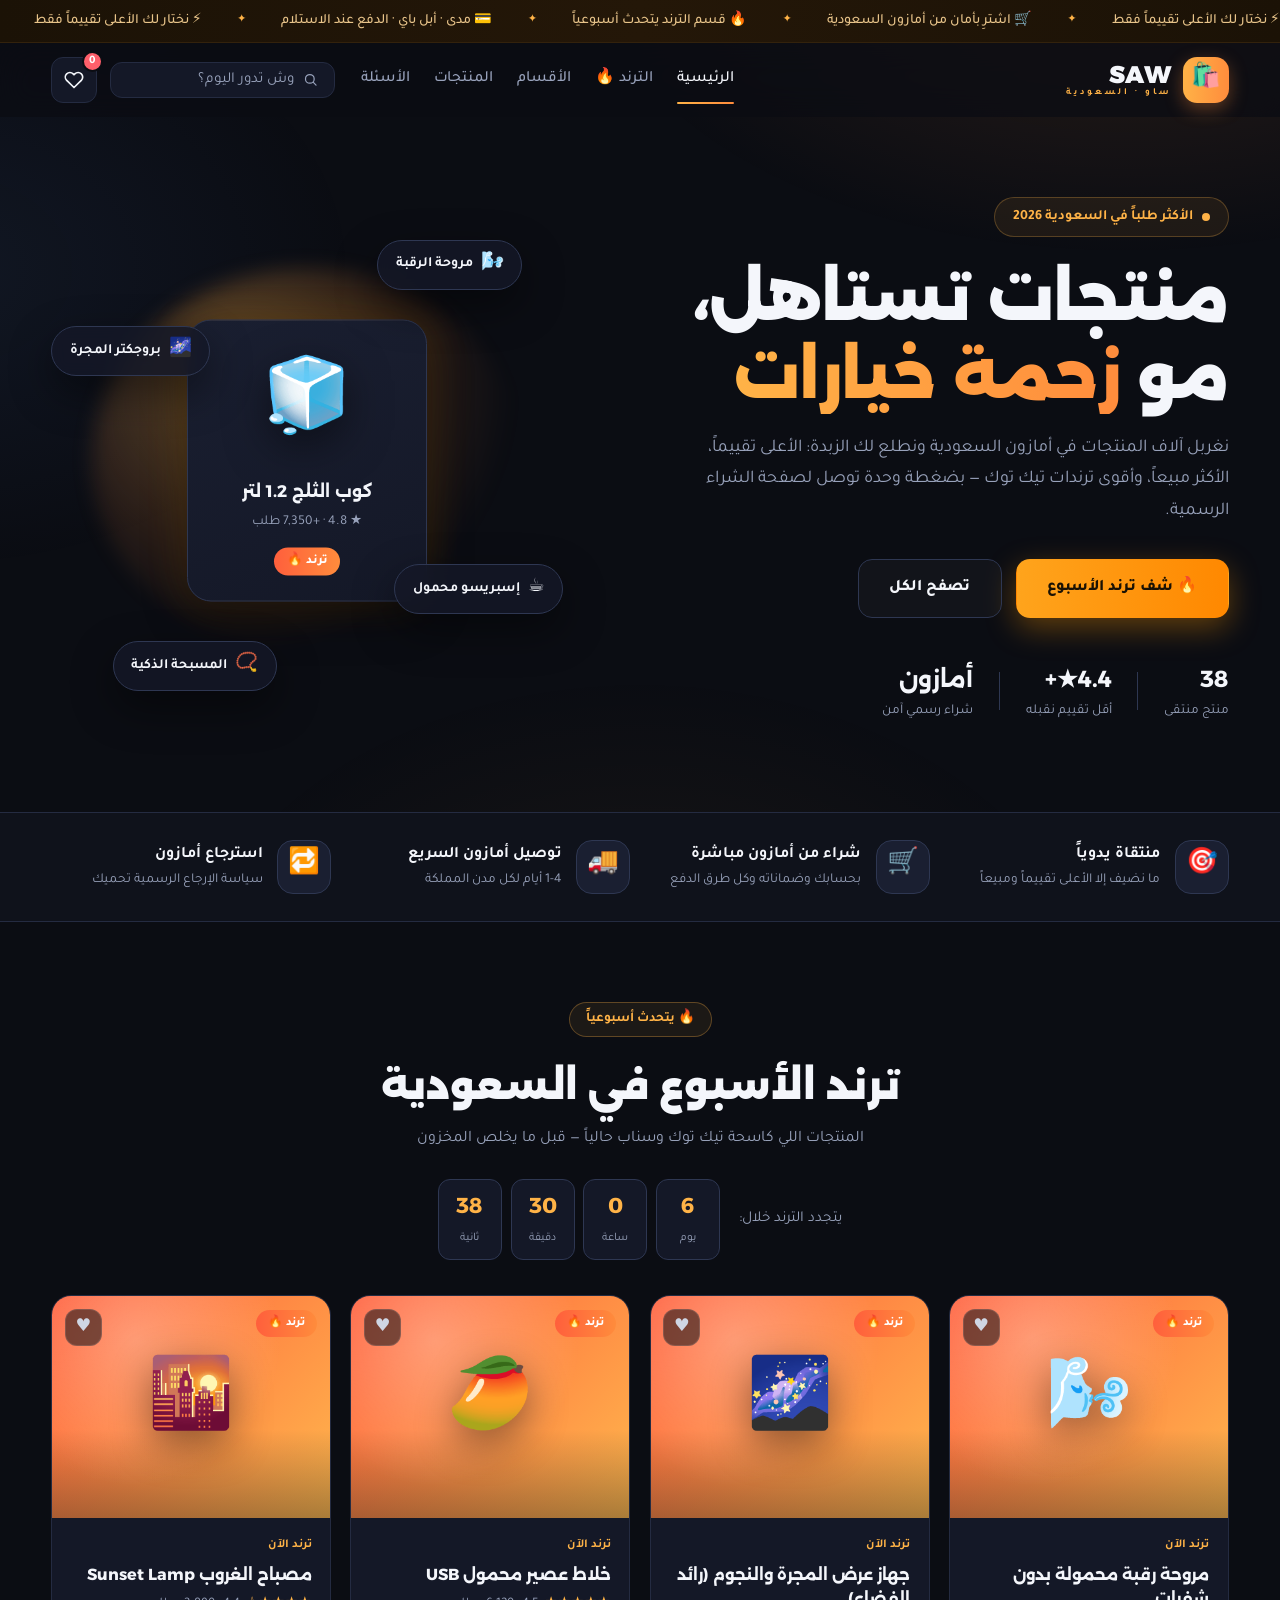
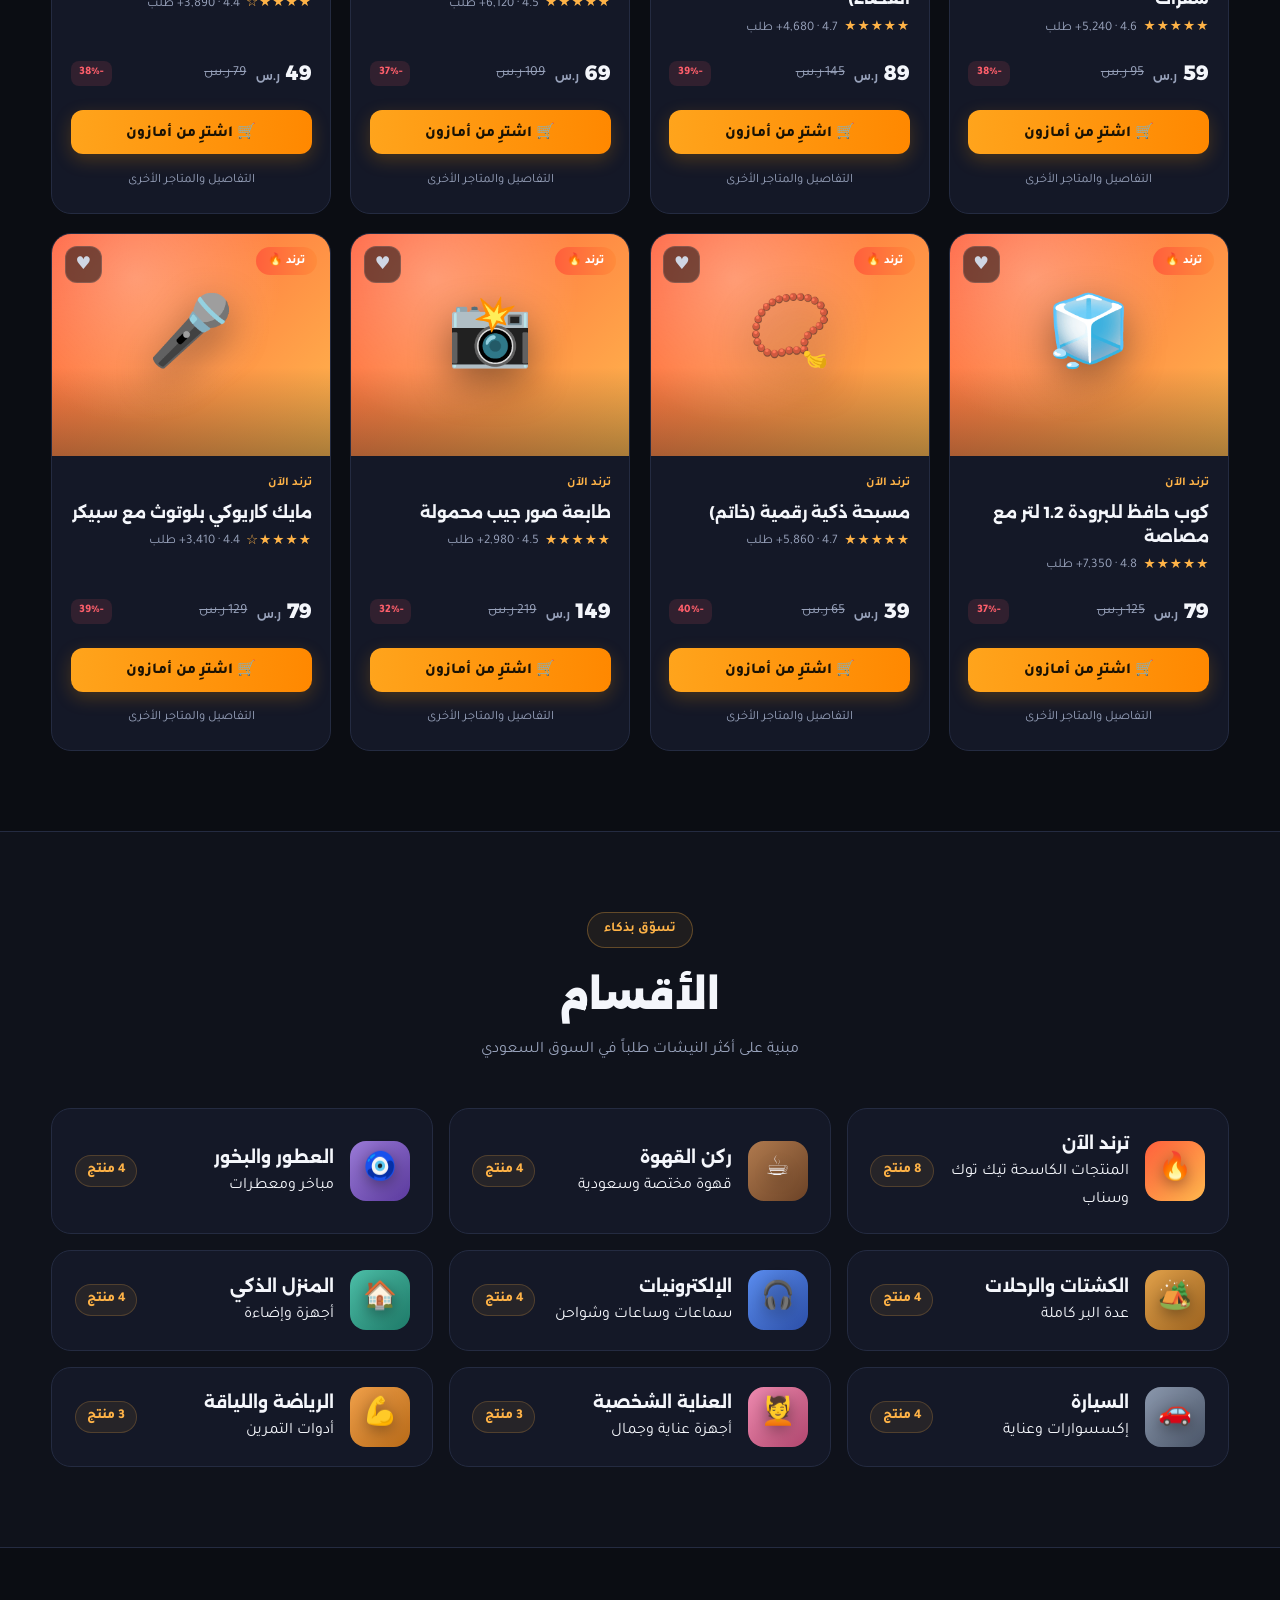
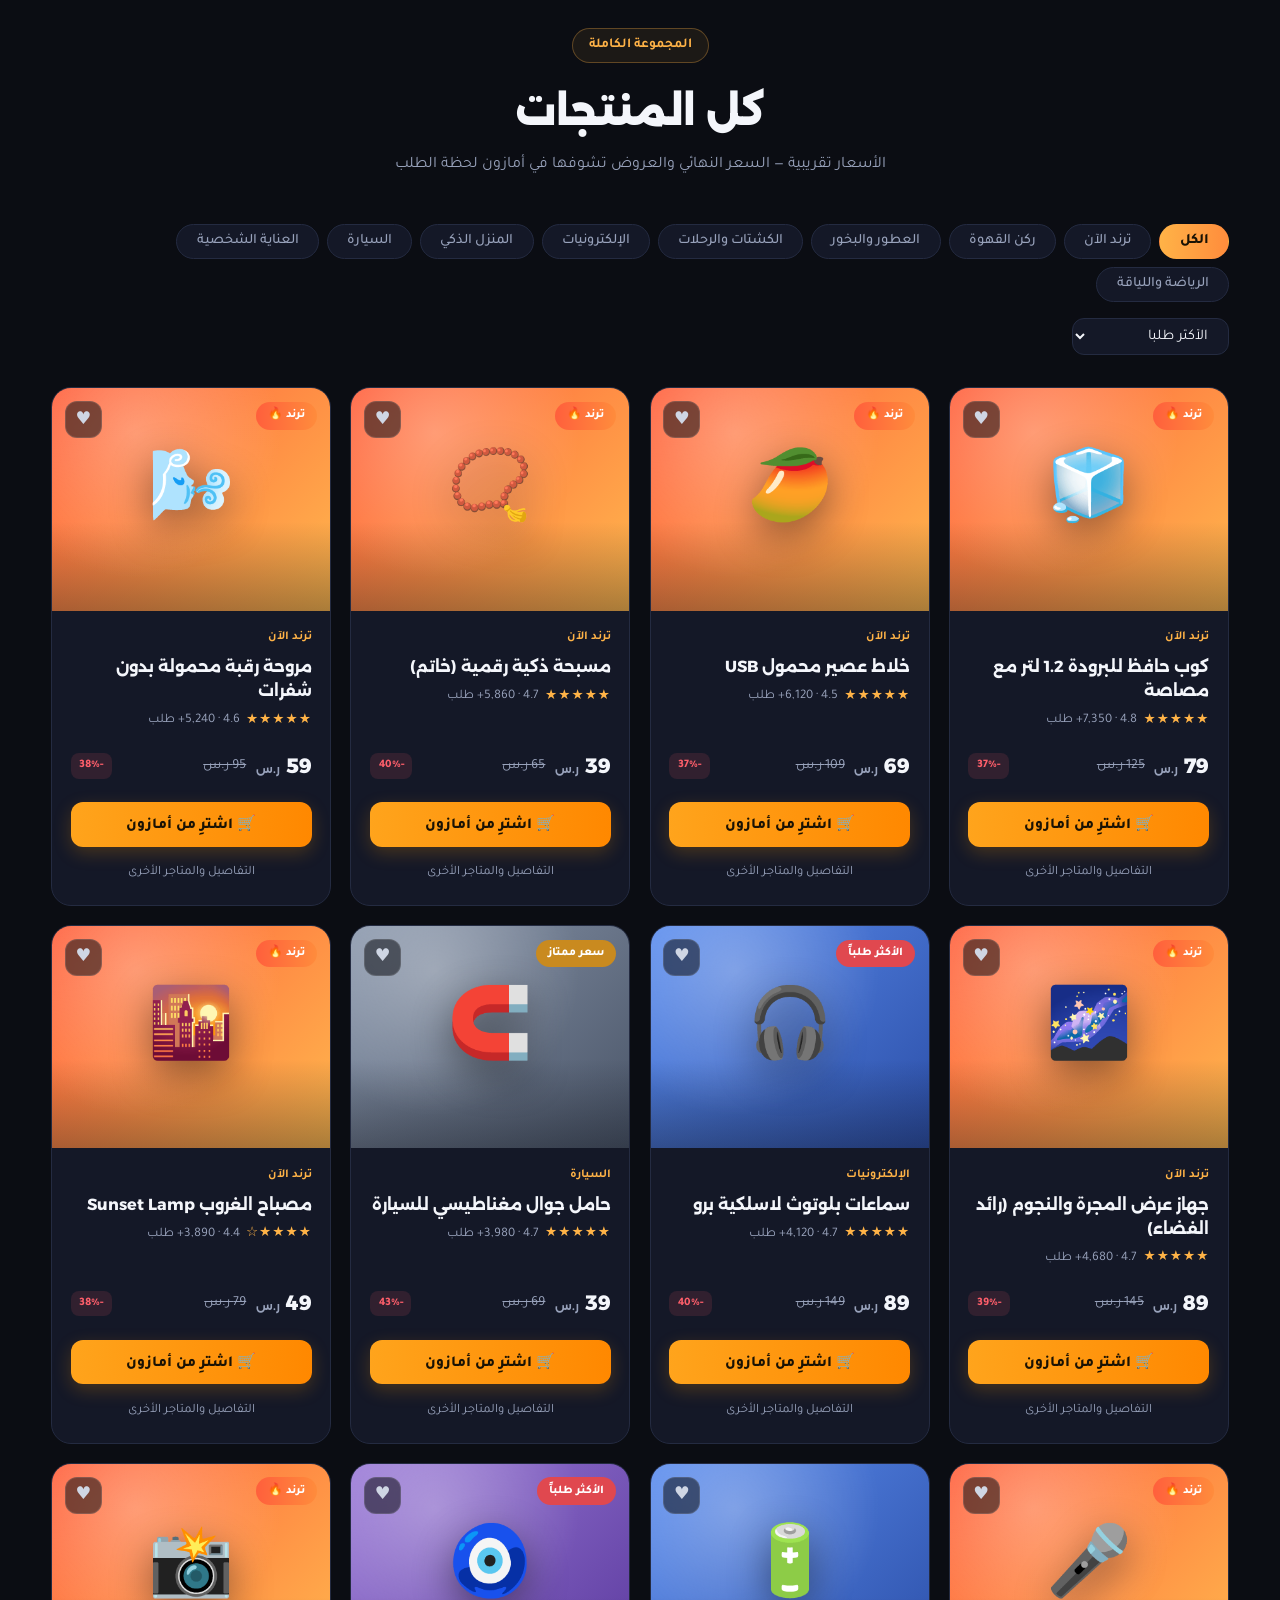
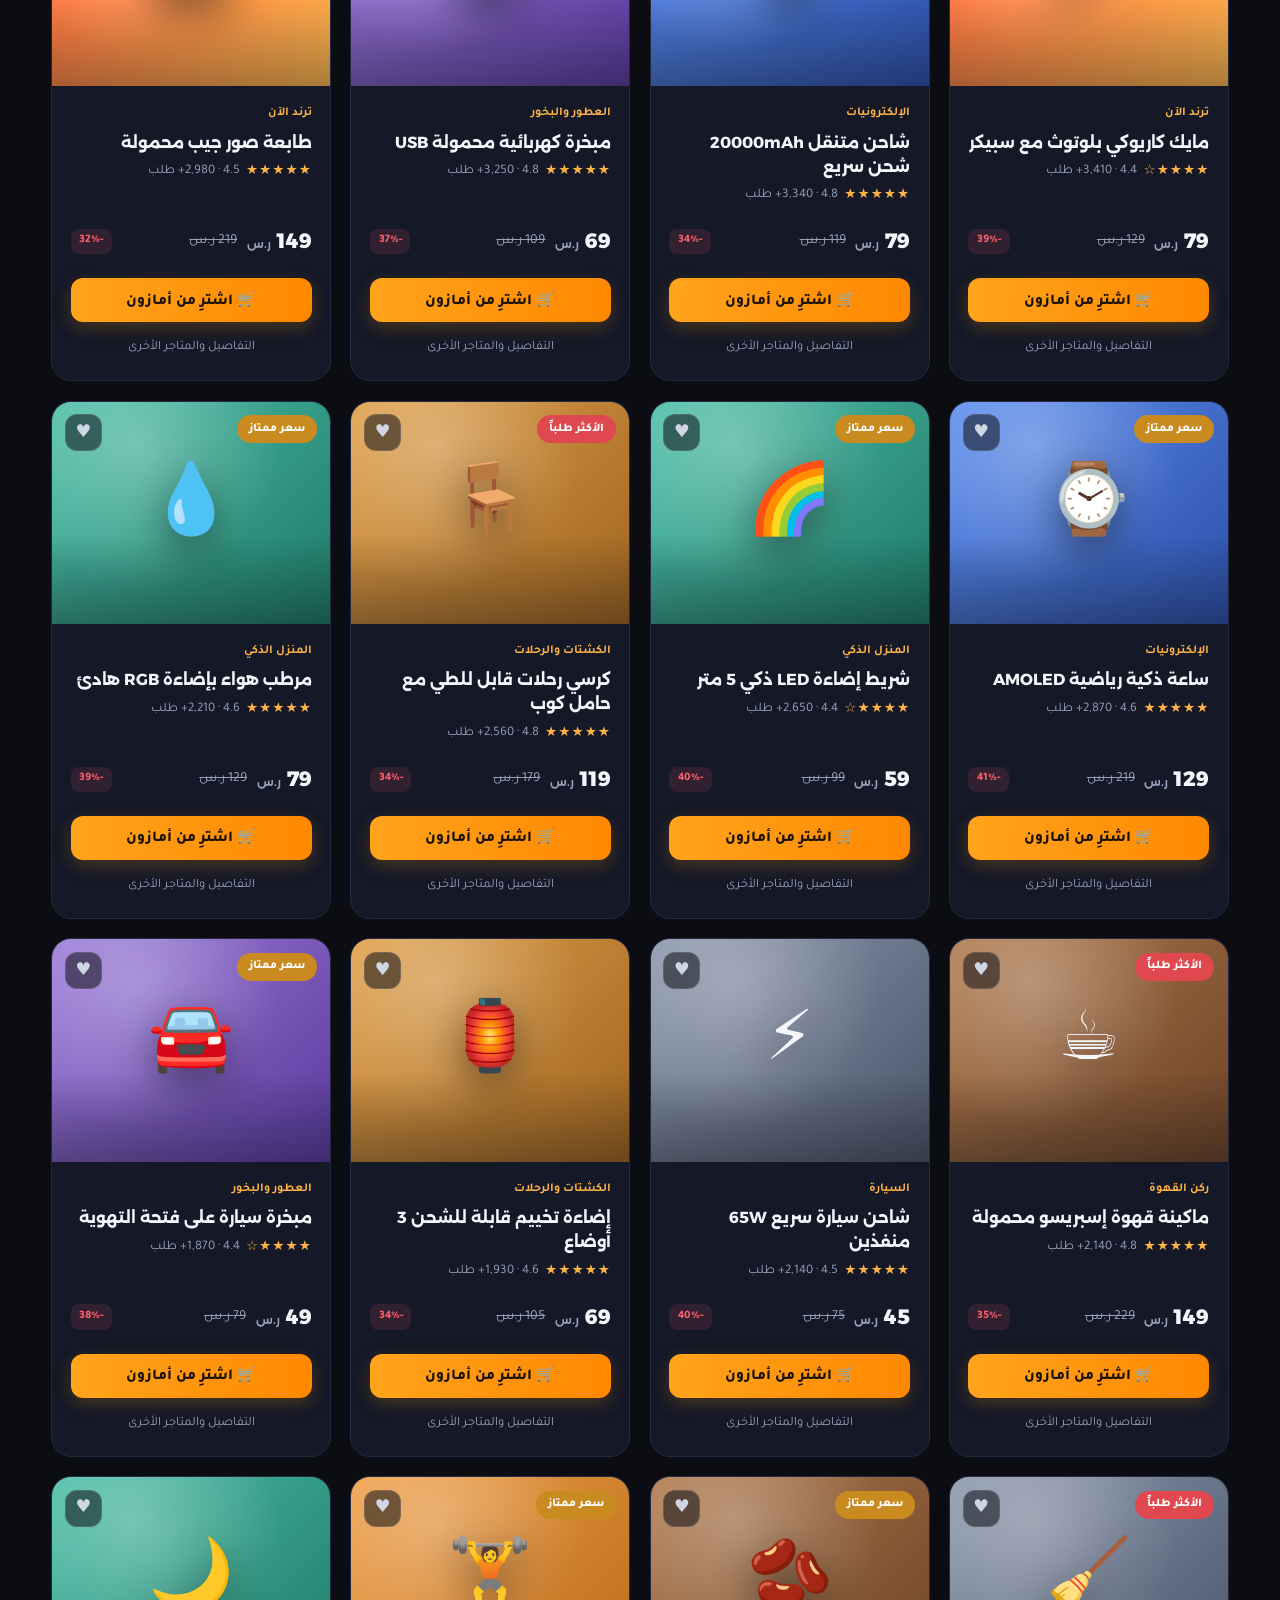
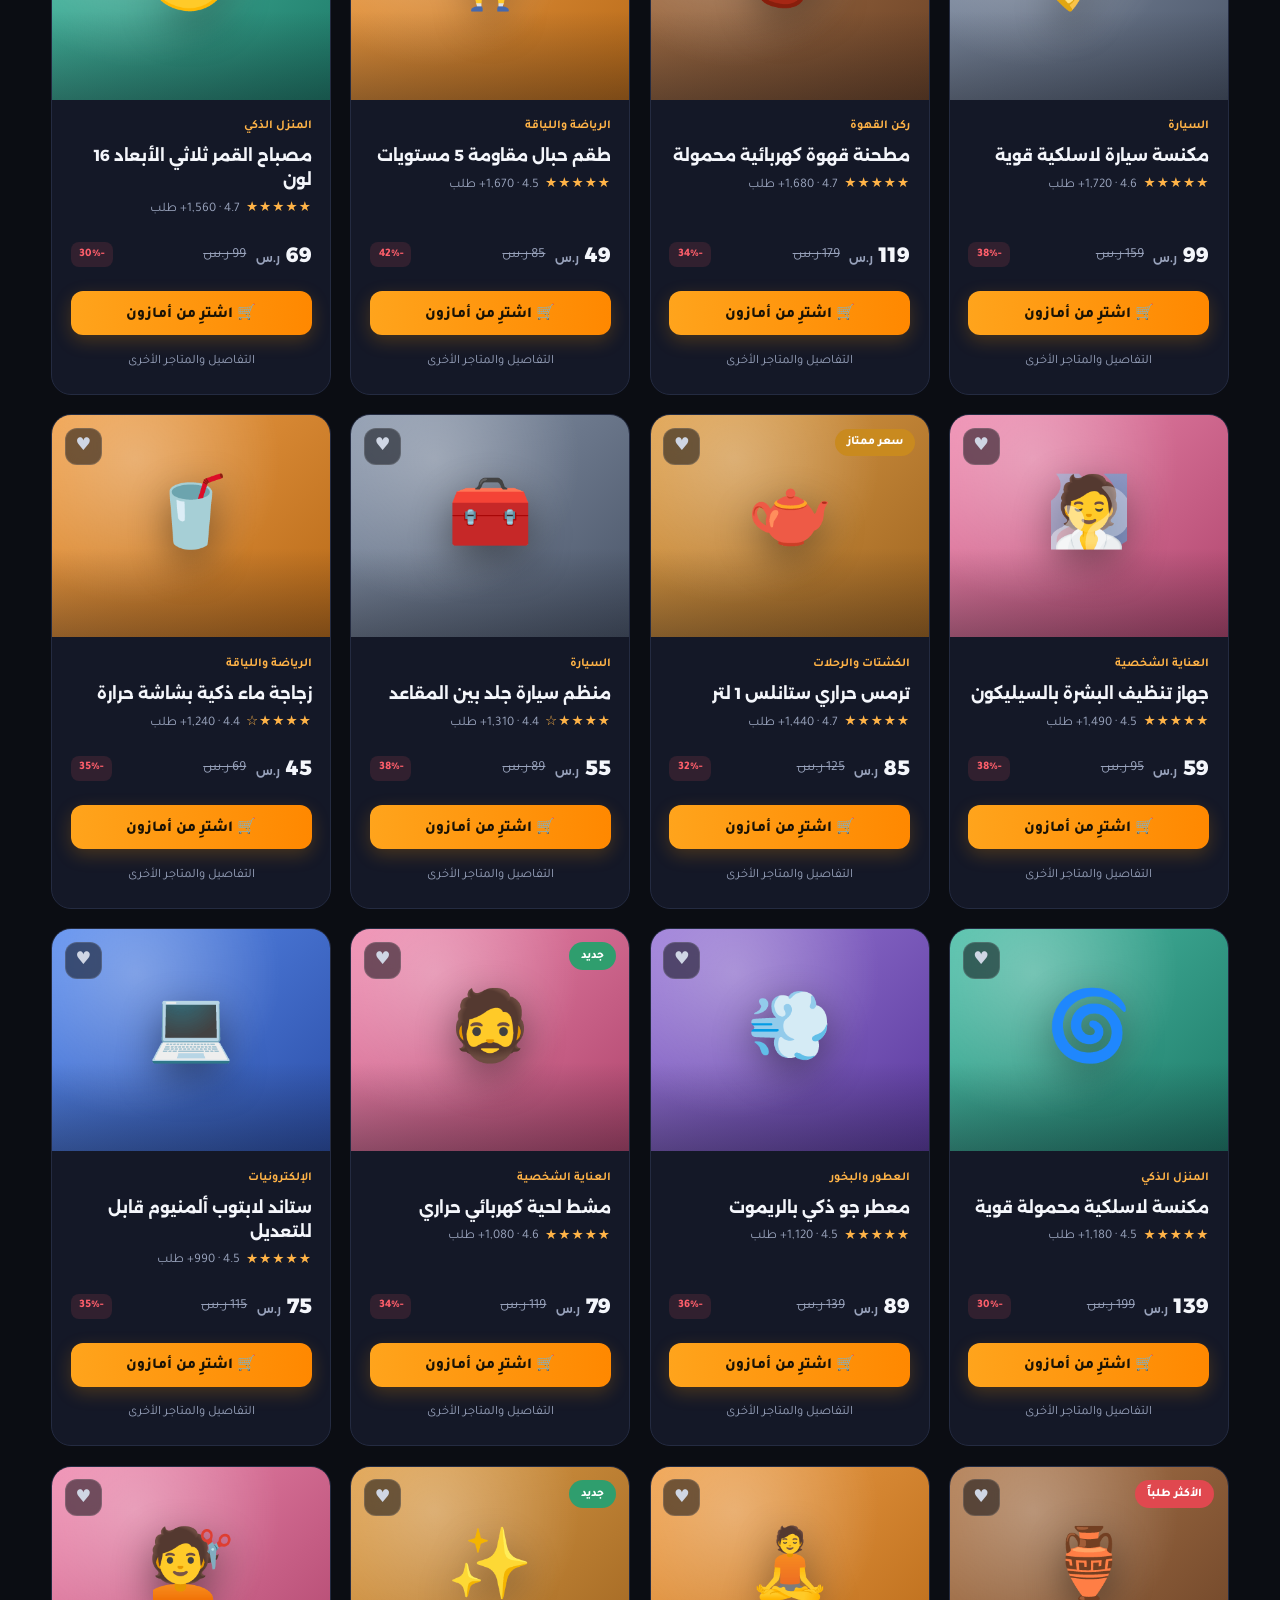
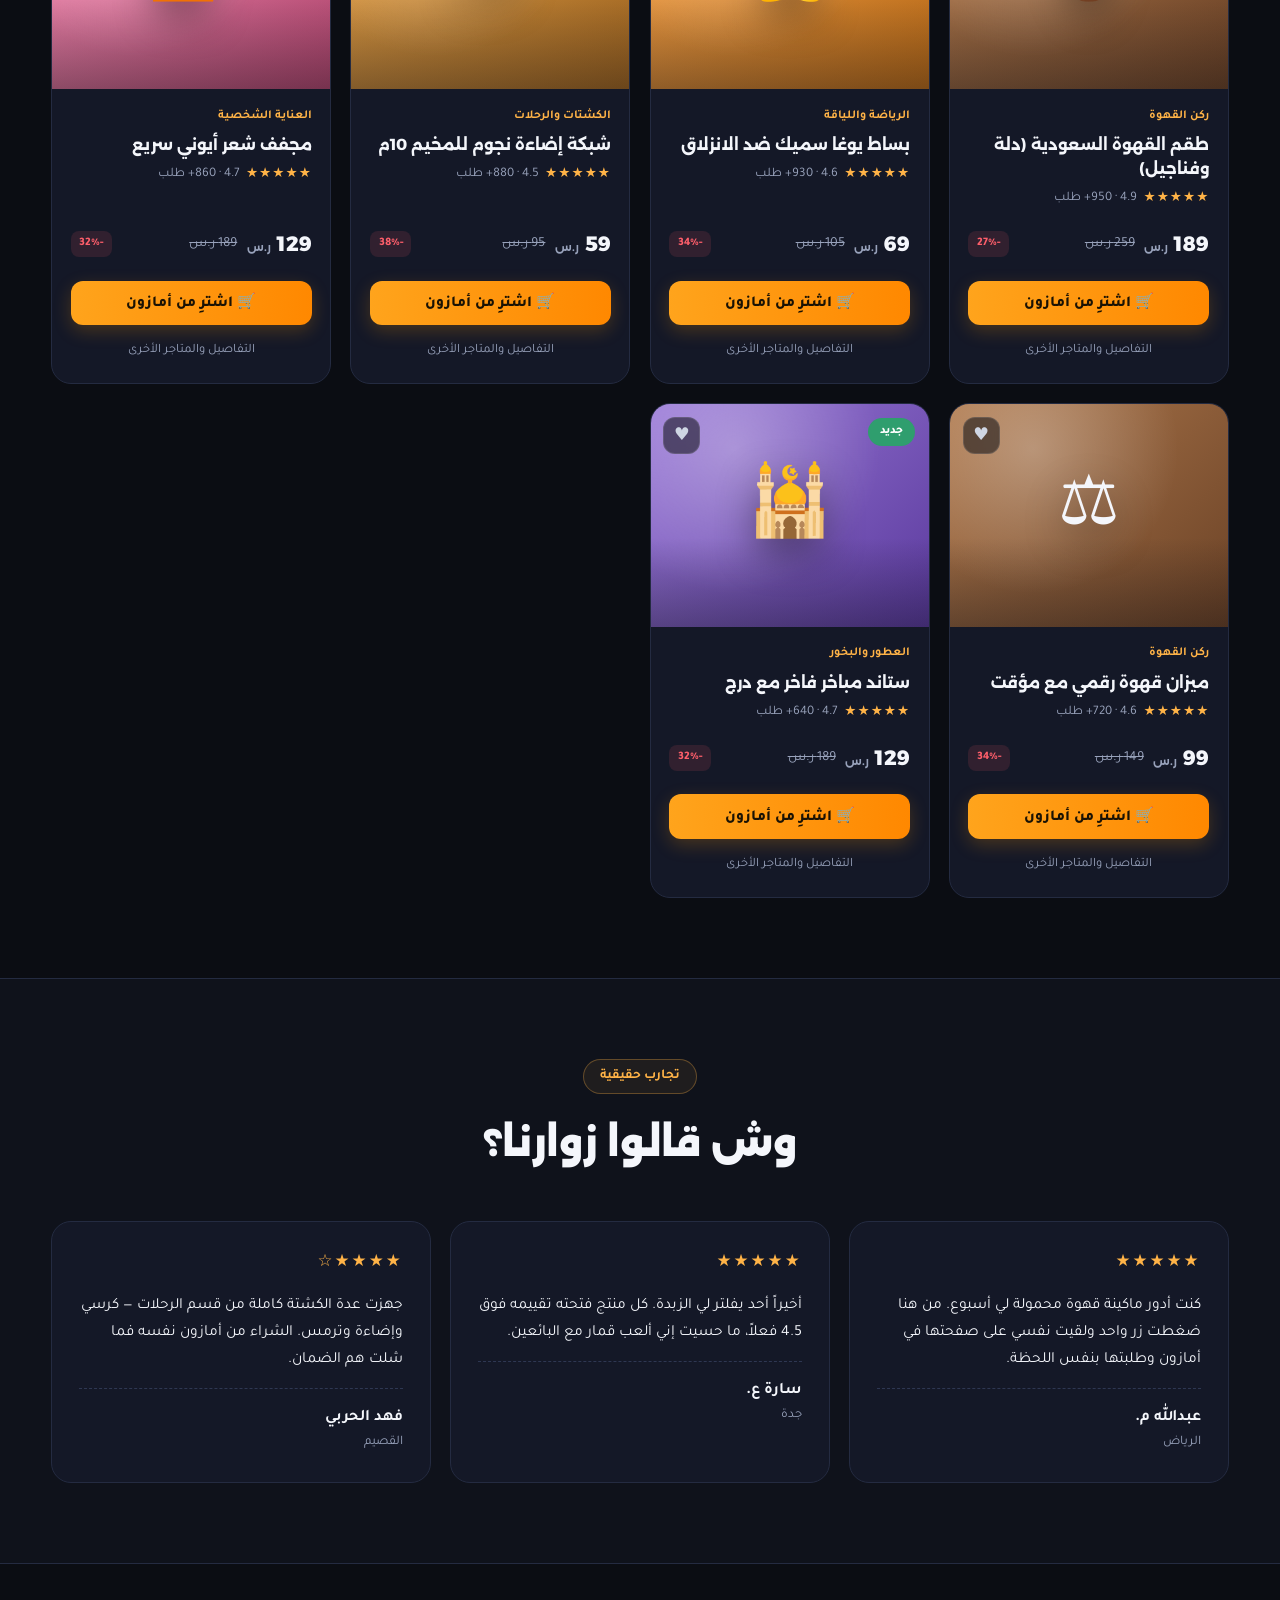
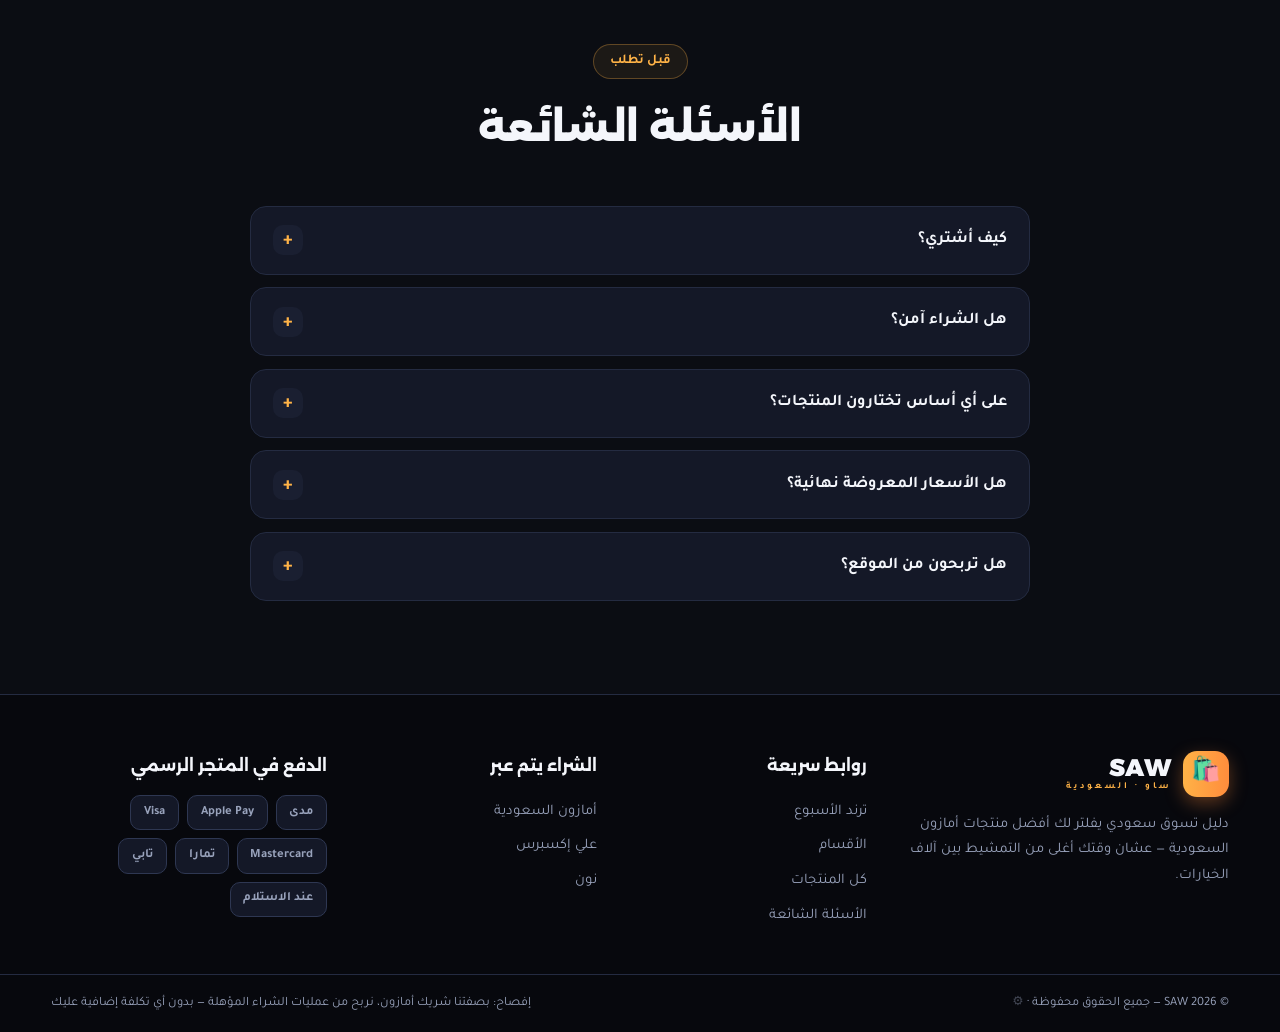
==== commit c28f8032: "Rebrand: rename store to SAW Co-Authored-By: Claude Fable 5 <noreply@anthropic.com>" ====
--- a/index.html
+++ b/index.html
@@ -3,8 +3,8 @@
 <head>
 <meta charset="UTF-8">
 <meta name="viewport" content="width=device-width, initial-scale=1.0">
-<title>مُنتقى | أفضل منتجات أمازون السعودية — منتقاة بعناية</title>
-<meta name="description" content="مُنتقى — نفلتر أفضل المنتجات المطلوبة في السعودية ونوصلك مباشرة لصفحة الشراء في أمازون السعودية. ترند تيك توك، ركن القهوة، الكشتات وأكثر.">
+<title>SAW | أفضل منتجات أمازون السعودية — منتقاة بعناية</title>
+<meta name="description" content="SAW — نفلتر أفضل المنتجات المطلوبة في السعودية ونوصلك مباشرة لصفحة الشراء في أمازون السعودية. ترند تيك توك، ركن القهوة، الكشتات وأكثر.">
 <link rel="preconnect" href="https://fonts.googleapis.com">
 <link rel="preconnect" href="https://fonts.gstatic.com" crossorigin>
 <link href="https://fonts.googleapis.com/css2?family=Alexandria:wght@400;500;600;700;800;900&family=Tajawal:wght@400;500;700;800&display=swap" rel="stylesheet">
@@ -32,9 +32,9 @@
 <!-- الهيدر -->
 <header class="header" id="header">
   <div class="container header-inner">
-    <a href="#" class="logo" aria-label="مُنتقى">
+    <a href="#" class="logo" aria-label="SAW">
       <span class="logo-mark">🛍️</span>
-      <span class="logo-text">مُنتقى<small>MUNTAQA · SA</small></span>
+      <span class="logo-text">SAW<small>ساو · السعودية</small></span>
     </a>
     <nav class="nav" id="nav">
       <a href="#home" class="active">الرئيسية</a>
@@ -224,7 +224,7 @@
 <footer class="footer">
   <div class="container footer-grid">
     <div class="footer-brand">
-      <a href="#" class="logo"><span class="logo-mark">🛍️</span><span class="logo-text">مُنتقى<small>MUNTAQA · SA</small></span></a>
+      <a href="#" class="logo"><span class="logo-mark">🛍️</span><span class="logo-text">SAW<small>ساو · السعودية</small></span></a>
       <p>دليل تسوق سعودي يفلتر لك أفضل منتجات أمازون السعودية — عشان وقتك أغلى من التمشيط بين آلاف الخيارات.</p>
     </div>
     <div>
@@ -249,7 +249,7 @@
   </div>
   <div class="footer-bottom">
     <div class="container">
-      <span>© 2026 مُنتقى — جميع الحقوق محفوظة · <a href="admin.html" class="admin-link">⚙</a></span>
+      <span>© 2026 SAW — جميع الحقوق محفوظة · <a href="admin.html" class="admin-link">⚙</a></span>
       <span>إفصاح: بصفتنا شريك أمازون، نربح من عمليات الشراء المؤهلة — بدون أي تكلفة إضافية عليك</span>
     </div>
   </div>
--- a/style.css
+++ b/style.css
@@ -1,4 +1,4 @@
-/* ═══════ مُنتقى — التصميم الليلي الفاخر ═══════ */
+/* ═══════ SAW — التصميم الليلي الفاخر ═══════ */
 :root{
   --bg:#0b0d13;
   --bg2:#0f121b;
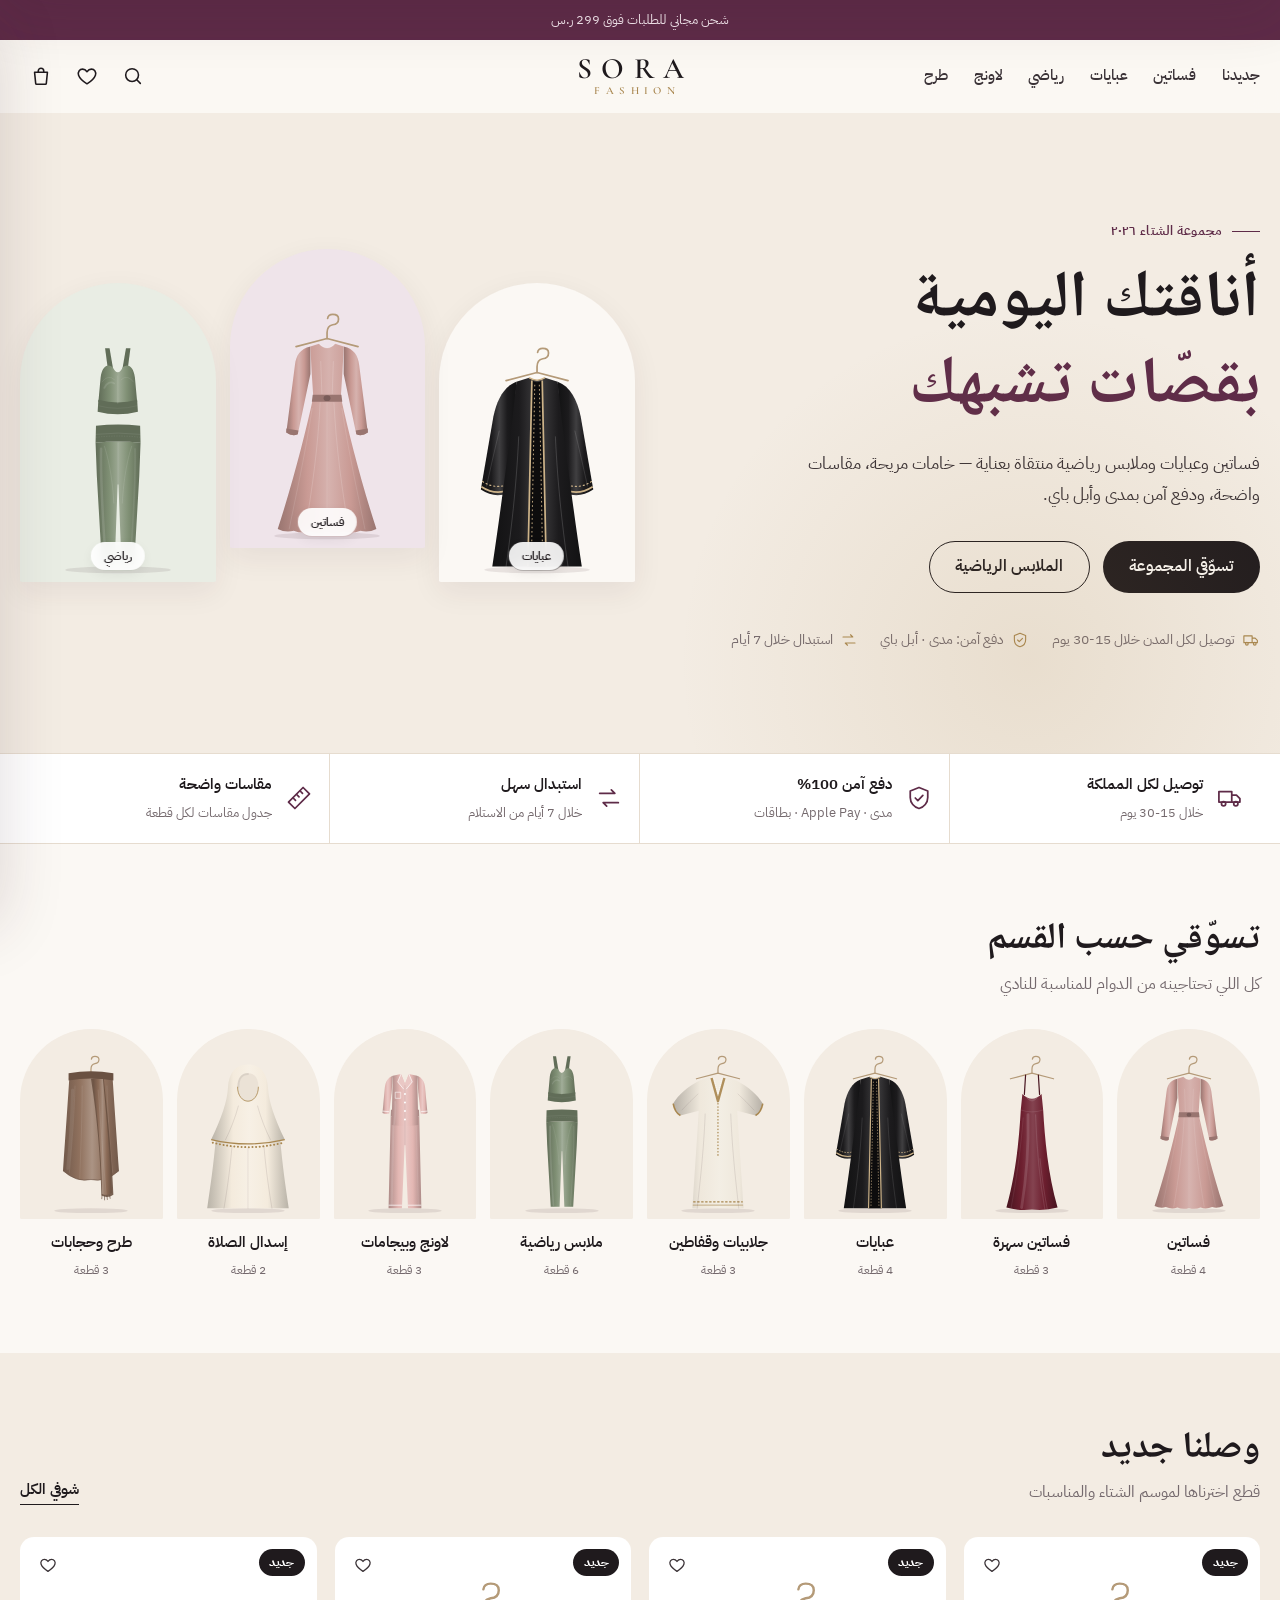
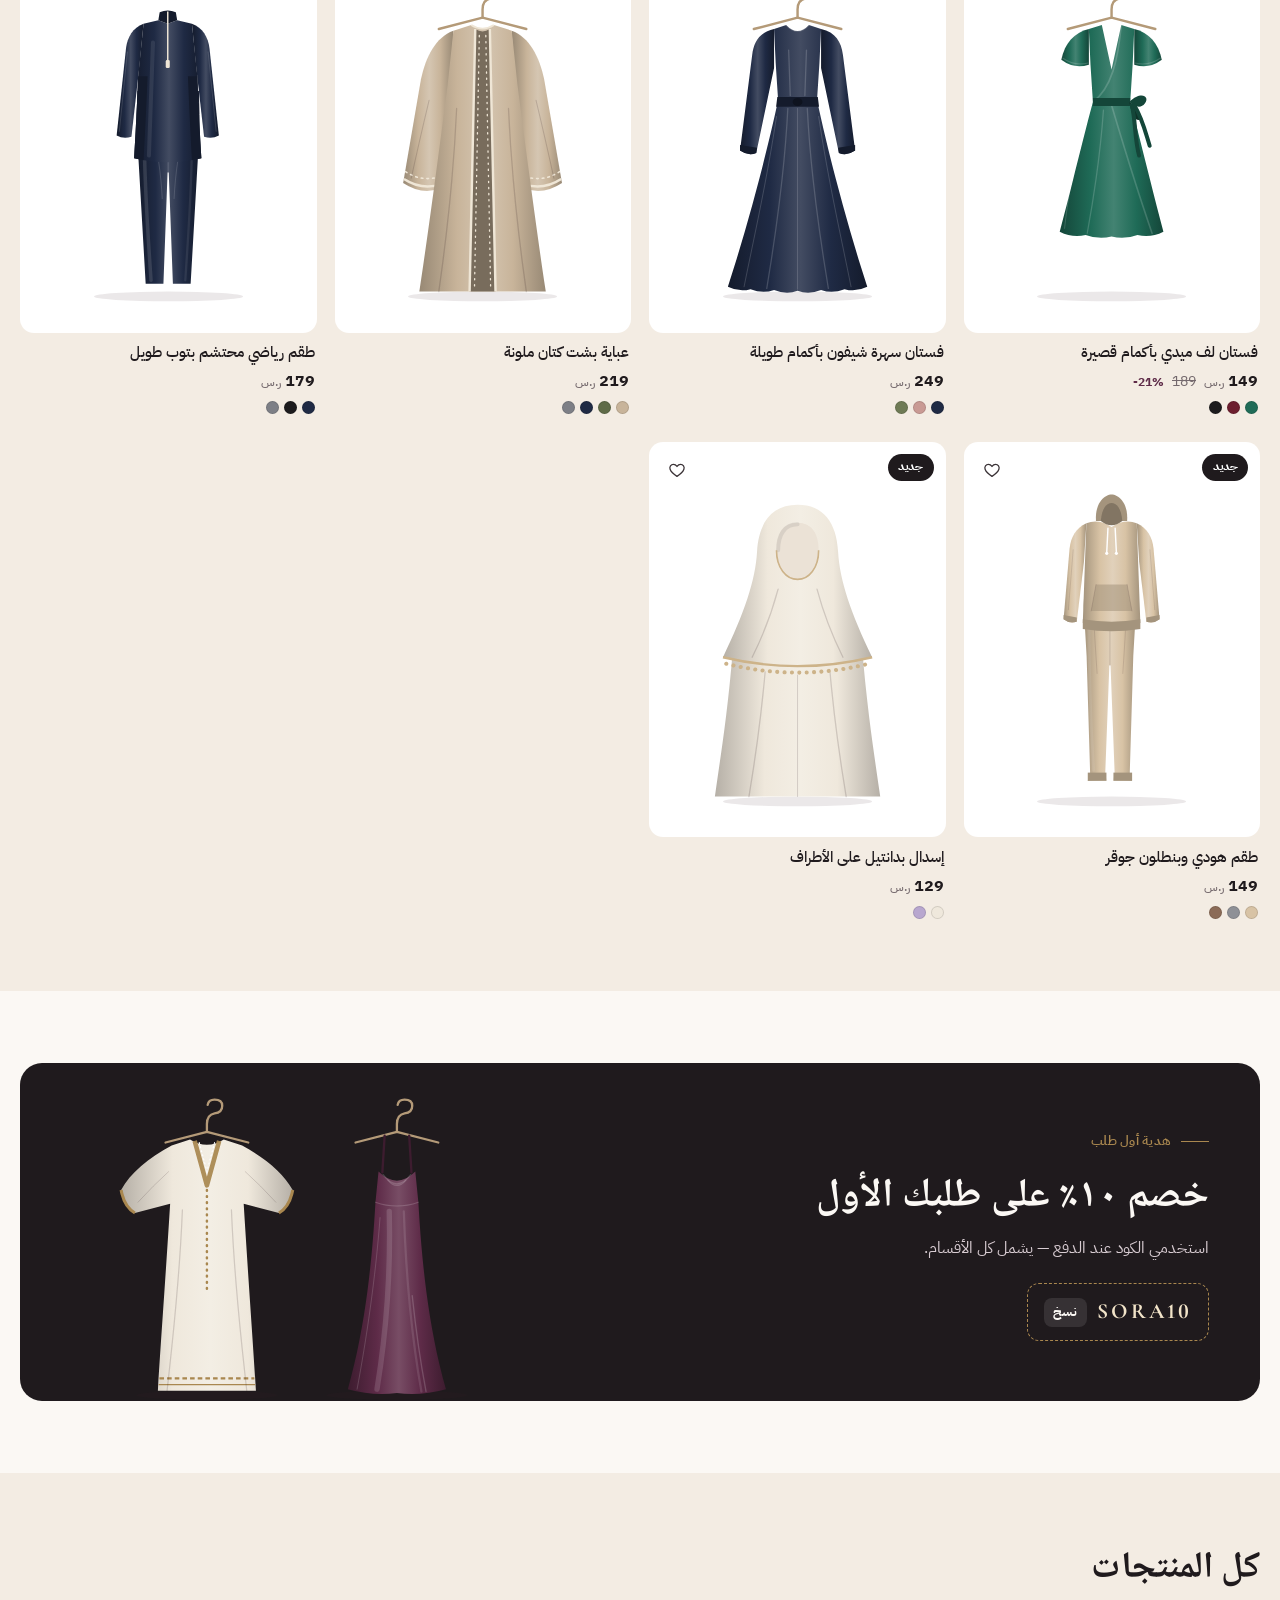
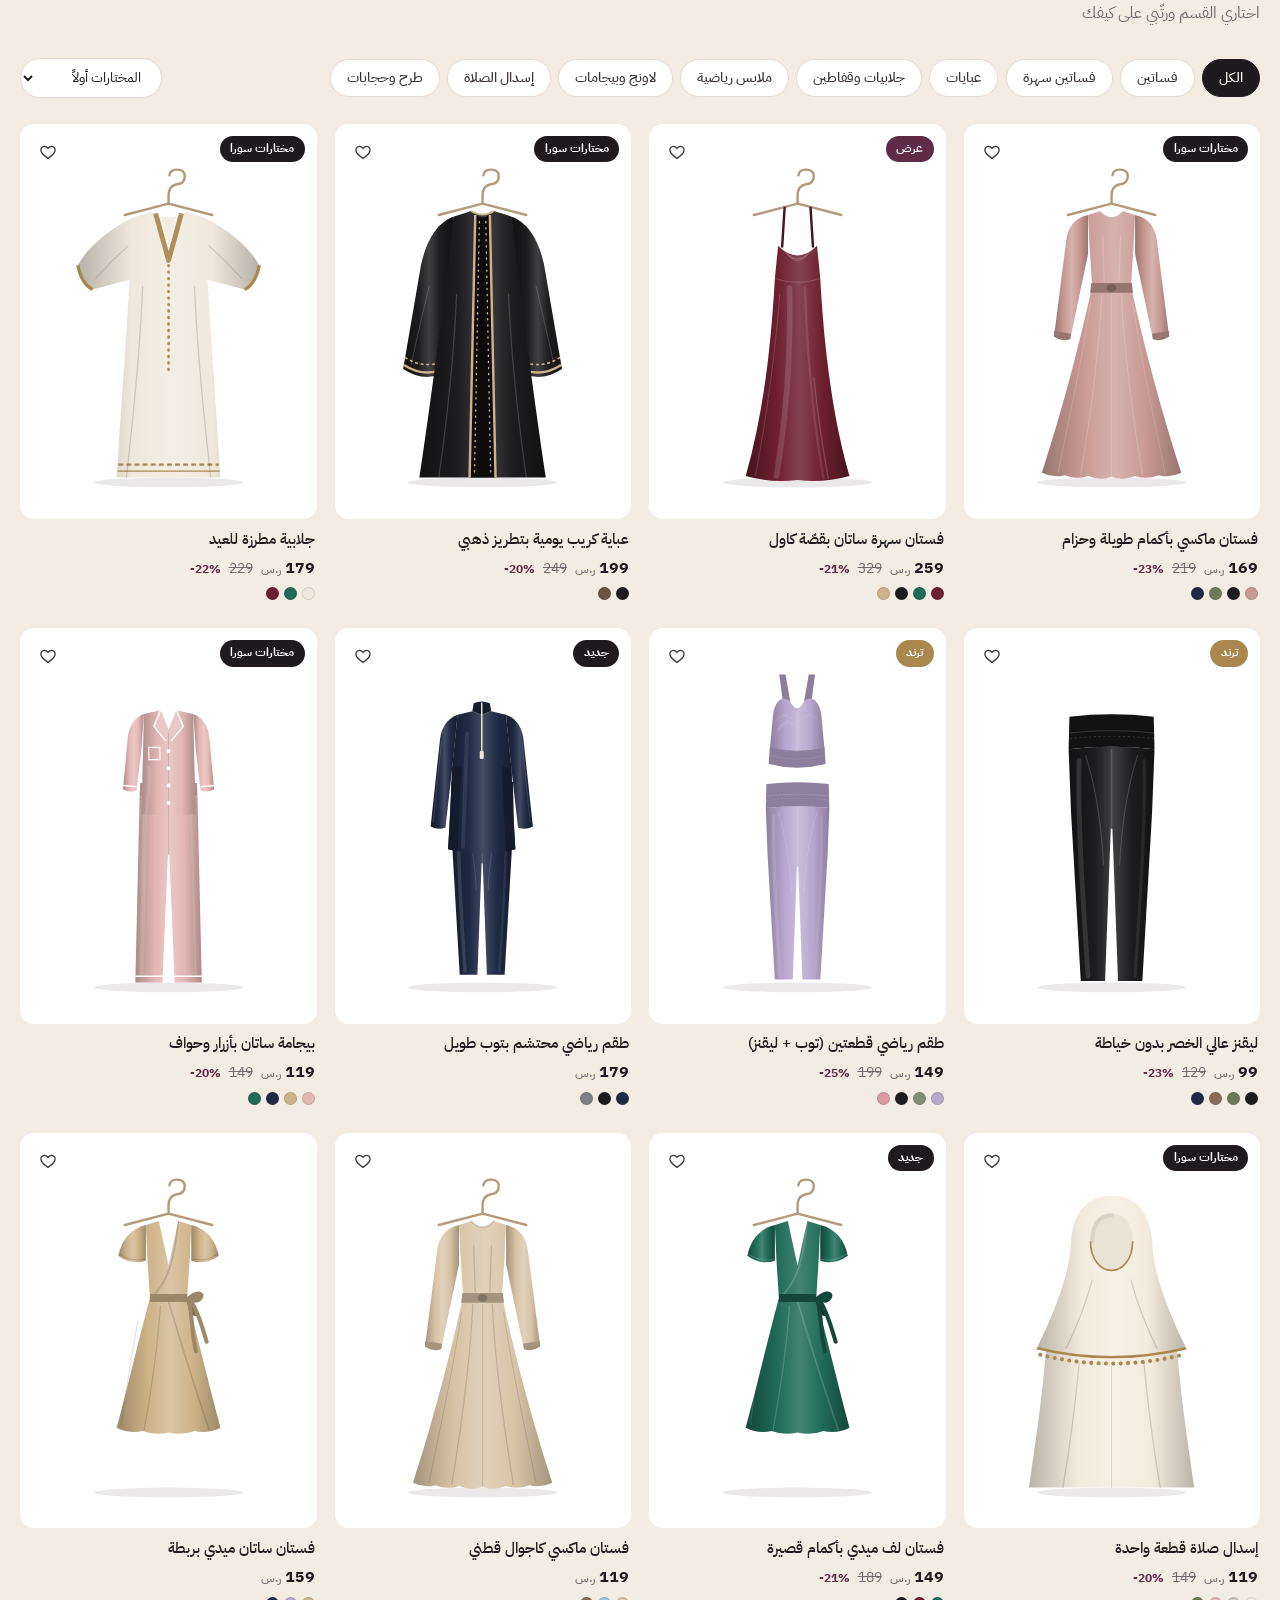
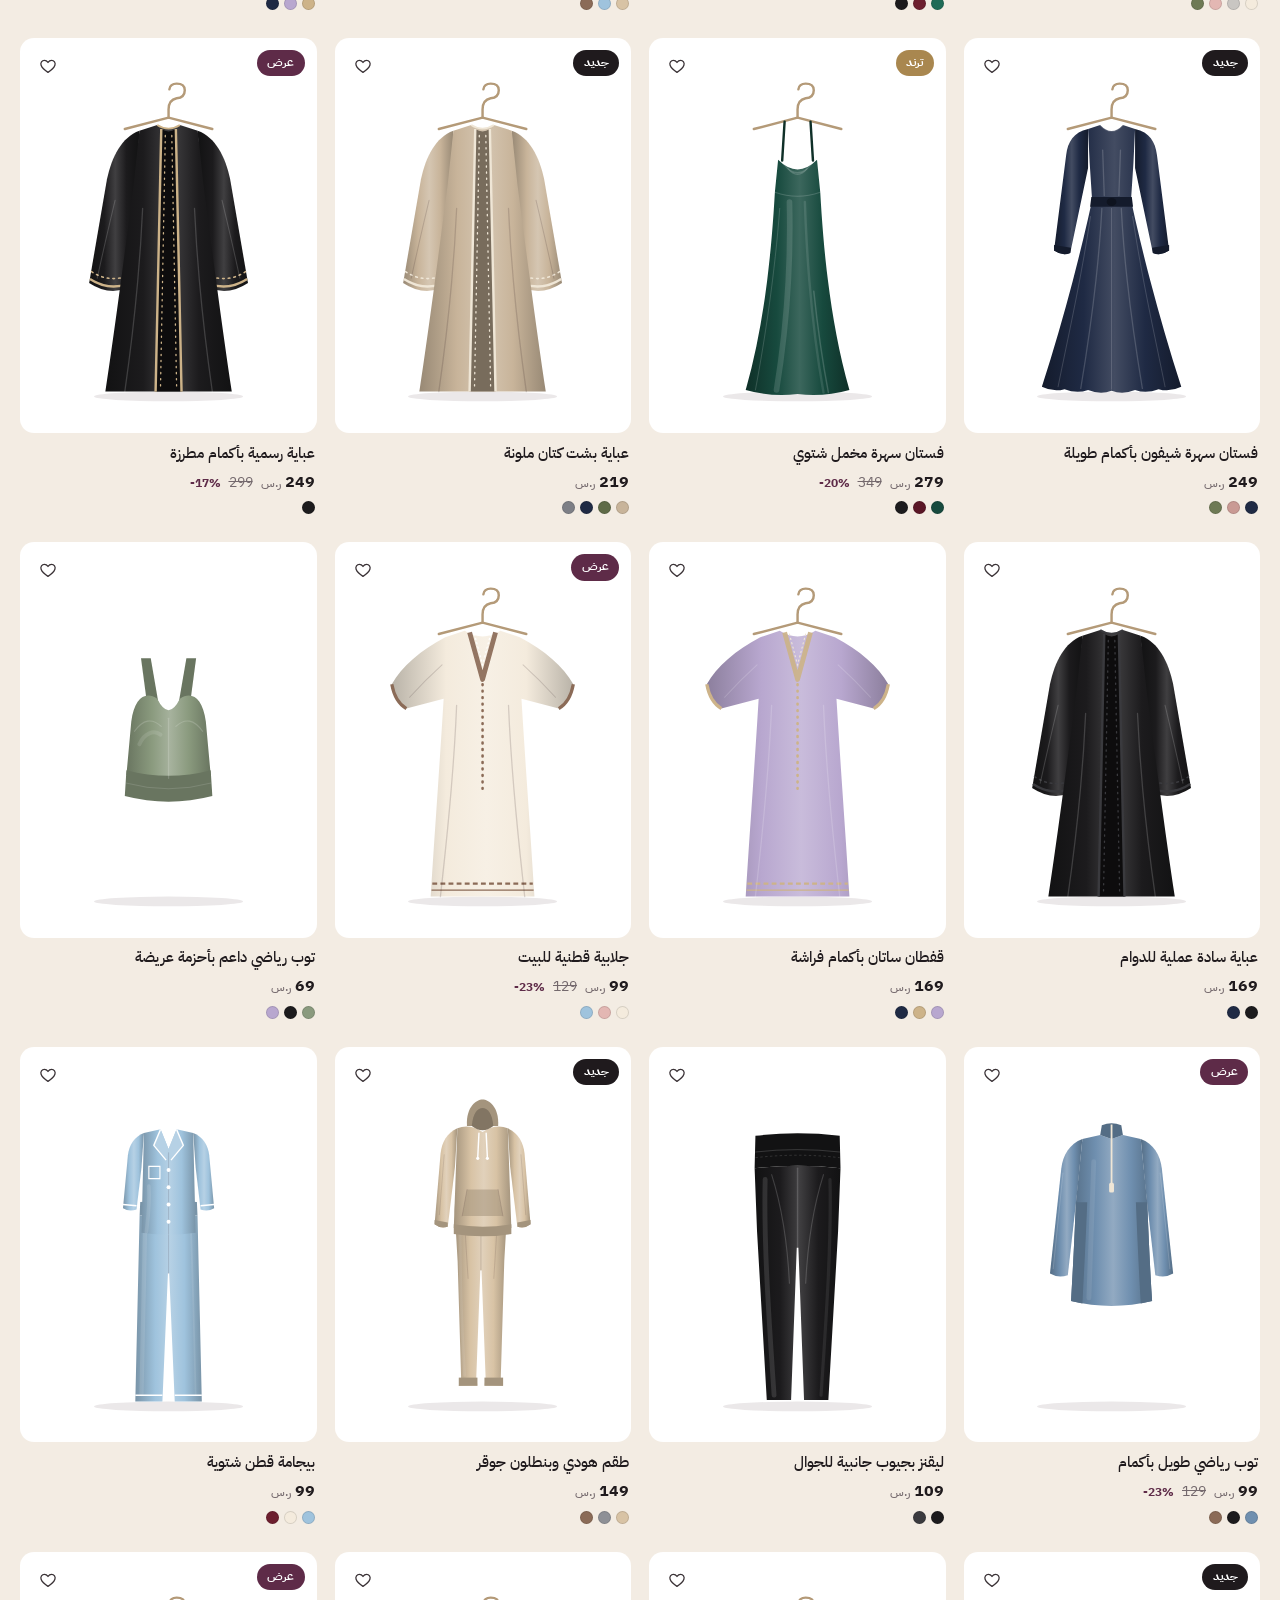
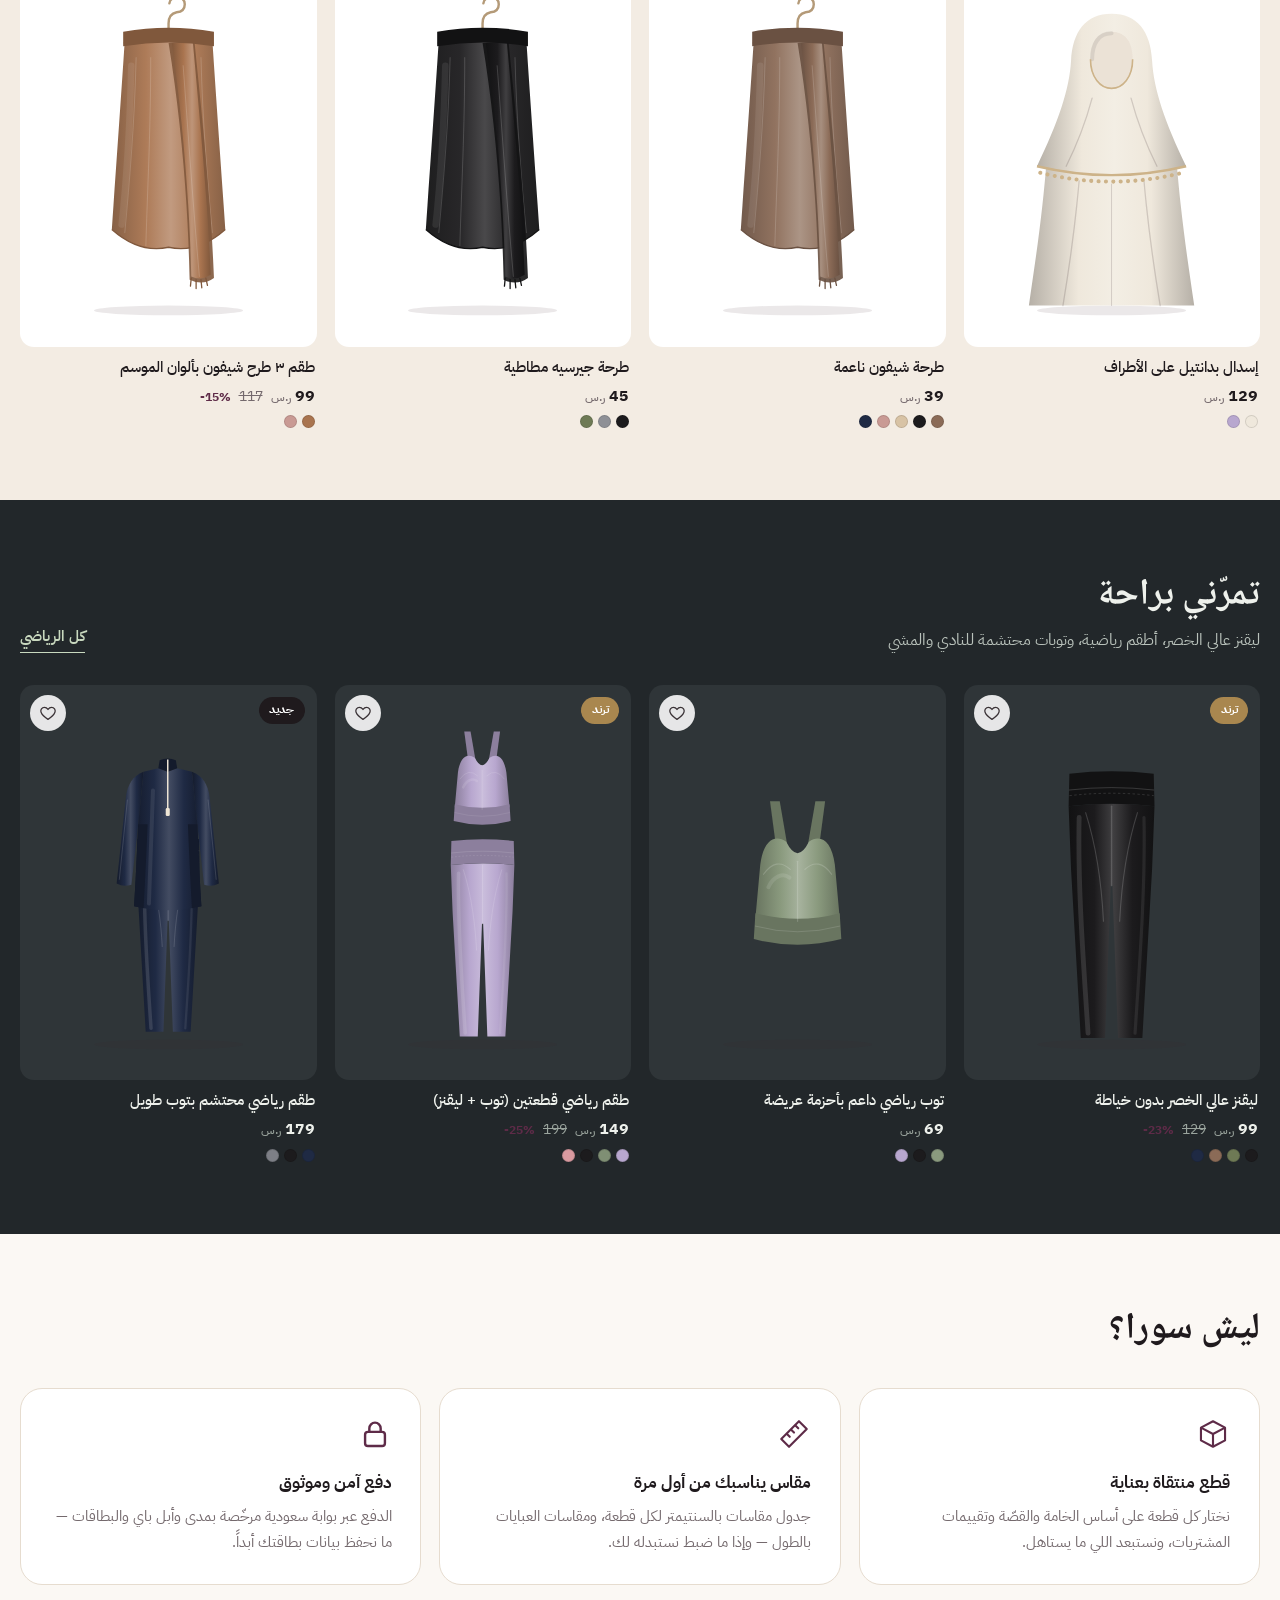
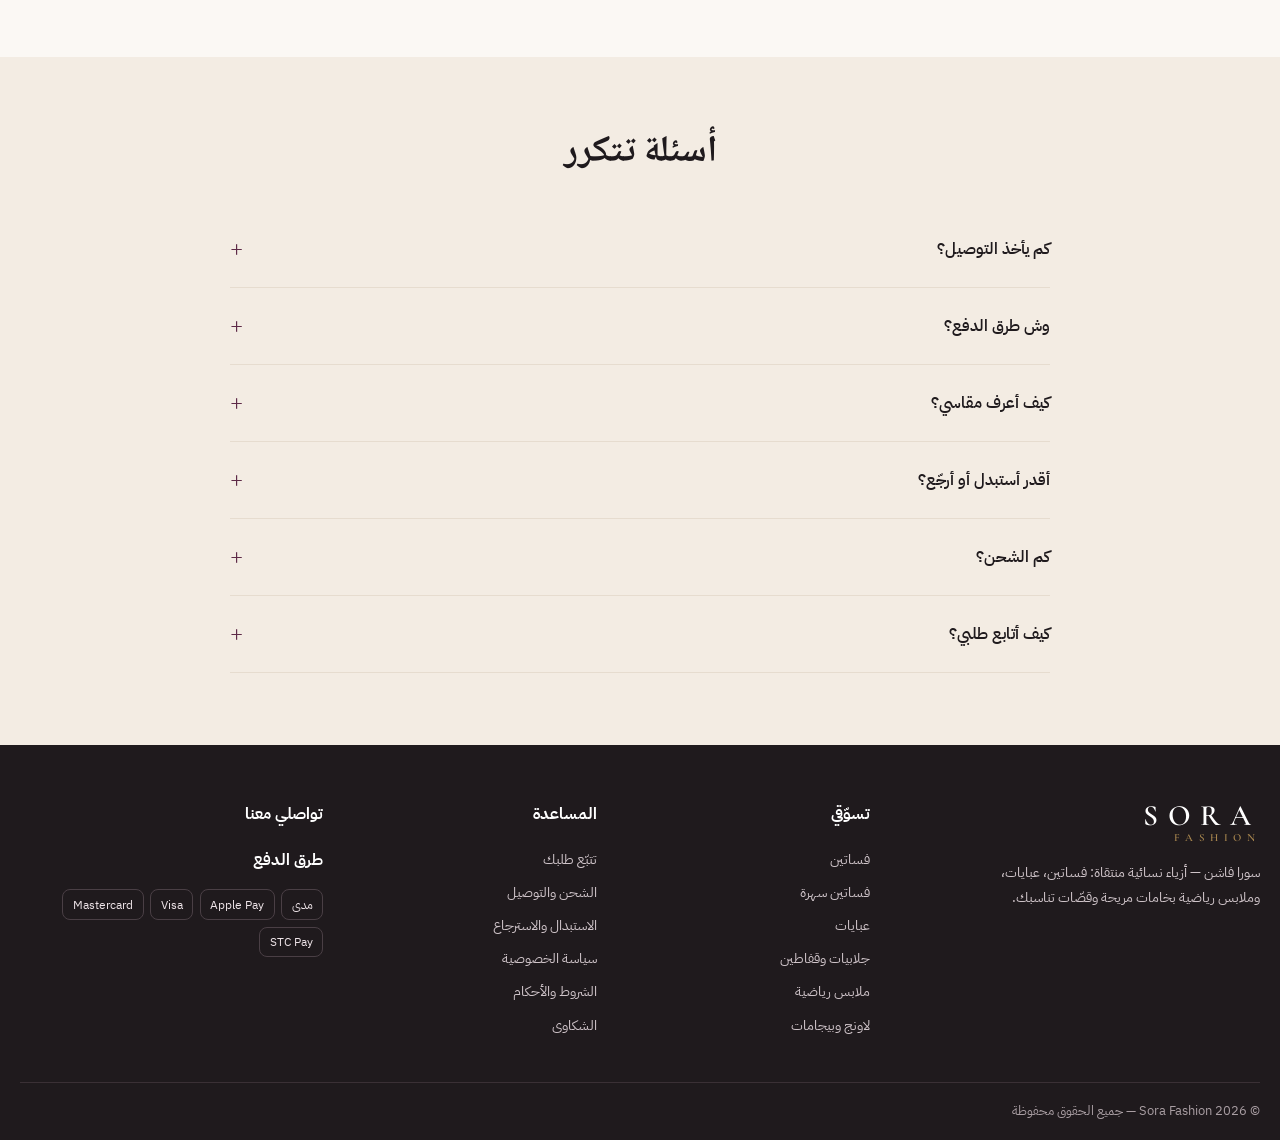
==== commit e0e55ffb: "Sora Fashion: women's fashion dropshipping store with own checkout Product pages, cart, checkout wit" ====
--- a/index.html
+++ b/index.html
@@ -2,281 +2,122 @@
 <html lang="ar" dir="rtl">
 <head>
 <meta charset="UTF-8">
-<meta name="viewport" content="width=device-width, initial-scale=1.0">
-<title>SAW | أفضل منتجات أمازون السعودية — منتقاة بعناية</title>
-<meta name="description" content="SAW — نفلتر أفضل المنتجات المطلوبة في السعودية ونوصلك مباشرة لصفحة الشراء في أمازون السعودية. ترند تيك توك، ركن القهوة، الكشتات وأكثر.">
+<meta name="viewport" content="width=device-width, initial-scale=1.0, viewport-fit=cover">
+<title>Sora Fashion | سورا فاشن — فساتين، عبايات، وملابس رياضية</title>
+<meta name="description" content="سورا فاشن — أزياء نسائية منتقاة: فساتين ماكسي وسهرة، عبايات، جلابيات، ليقنز وأطقم رياضية، بيجامات وطرح. دفع آمن بمدى وأبل باي وتوصيل لكل مدن المملكة.">
+<meta name="theme-color" content="#5e2b48">
+<meta property="og:title" content="Sora Fashion — سورا فاشن">
+<meta property="og:description" content="فساتين، عبايات، وملابس رياضية منتقاة — دفع آمن وتوصيل لكل المملكة.">
+<meta property="og:type" content="website">
 <link rel="preconnect" href="https://fonts.googleapis.com">
 <link rel="preconnect" href="https://fonts.gstatic.com" crossorigin>
-<link href="https://fonts.googleapis.com/css2?family=Alexandria:wght@400;500;600;700;800;900&family=Tajawal:wght@400;500;700;800&display=swap" rel="stylesheet">
-<link rel="stylesheet" href="style.css">
-<link rel="icon" href="data:image/svg+xml,<svg xmlns='http://www.w3.org/2000/svg' viewBox='0 0 100 100'><text y='.9em' font-size='90'>🛍️</text></svg>">
+<link href="https://fonts.googleapis.com/css2?family=Cormorant+Garamond:wght@500;600;700&family=IBM+Plex+Sans+Arabic:wght@300;400;500;600;700&family=Noto+Naskh+Arabic:wght@600;700&display=swap" rel="stylesheet">
+<link rel="stylesheet" href="assets/css/style.css">
+<link rel="icon" href="data:image/svg+xml,%3Csvg xmlns='http://www.w3.org/2000/svg' viewBox='0 0 64 64'%3E%3Crect width='64' height='64' rx='14' fill='%235e2b48'/%3E%3Ctext x='32' y='44' font-family='Georgia,serif' font-size='34' text-anchor='middle' fill='%23f5ede0'%3ES%3C/text%3E%3C/svg%3E">
 </head>
 <body>
+<div id="site-header"></div>
 
-<div class="bg-glow" aria-hidden="true"></div>
+<main>
+  <!-- hero -->
+  <section class="hero">
+    <div class="container hero-inner">
+      <div class="hero-copy reveal">
+        <span class="eyebrow">مجموعة الشتاء ٢٠٢٦</span>
+        <h1>أناقتك اليومية<br><em>بقصّات تشبهك</em></h1>
+        <p class="lead">فساتين وعبايات وملابس رياضية منتقاة بعناية — خامات مريحة، مقاسات واضحة، ودفع آمن بمدى وأبل باي.</p>
+        <div class="hero-cta">
+          <a class="btn btn-dark" href="#catalog">تسوّقي المجموعة</a>
+          <a class="btn btn-line" href="index.html?cat=sport#catalog">الملابس الرياضية</a>
+        </div>
+        <div class="hero-perks" id="heroPerks"></div>
+      </div>
+      <div class="hero-art reveal" id="heroArt" aria-hidden="true"></div>
+    </div>
+  </section>
 
-<!-- شريط إعلان -->
-<div class="topbar">
-  <div class="topbar-track">
-    <span>⚡ نختار لك الأعلى تقييماً فقط</span><i>✦</i>
-    <span>🛒 اشترِ بأمان من أمازون السعودية</span><i>✦</i>
-    <span>🔥 قسم الترند يتحدث أسبوعياً</span><i>✦</i>
-    <span>💳 مدى · أبل باي · الدفع عند الاستلام</span><i>✦</i>
-    <span>⚡ نختار لك الأعلى تقييماً فقط</span><i>✦</i>
-    <span>🛒 اشترِ بأمان من أمازون السعودية</span><i>✦</i>
-    <span>🔥 قسم الترند يتحدث أسبوعياً</span><i>✦</i>
-    <span>💳 مدى · أبل باي · الدفع عند الاستلام</span><i>✦</i>
-  </div>
-</div>
+  <section class="trust">
+    <div class="container trust-grid" id="trust"></div>
+  </section>
 
-<!-- الهيدر -->
-<header class="header" id="header">
-  <div class="container header-inner">
-    <a href="#" class="logo" aria-label="SAW">
-      <span class="logo-mark">🛍️</span>
-      <span class="logo-text">SAW<small>ساو · السعودية</small></span>
-    </a>
-    <nav class="nav" id="nav">
-      <a href="#home" class="active">الرئيسية</a>
-      <a href="#trend">الترند 🔥</a>
-      <a href="#cats">الأقسام</a>
-      <a href="#products">المنتجات</a>
-      <a href="#faq">الأسئلة</a>
-    </nav>
-    <div class="header-actions">
-      <div class="search-box">
-        <svg viewBox="0 0 24 24" width="17" height="17"><circle cx="11" cy="11" r="7" fill="none" stroke="currentColor" stroke-width="2"/><path d="M21 21l-4.3-4.3" stroke="currentColor" stroke-width="2" stroke-linecap="round"/></svg>
-        <input type="search" id="searchInput" placeholder="وش تدور اليوم؟" aria-label="بحث">
-      </div>
-      <button class="fav-btn" id="favBtn" aria-label="المفضلة">
-        <svg viewBox="0 0 24 24" width="20" height="20" fill="none" stroke="currentColor" stroke-width="2" stroke-linecap="round" stroke-linejoin="round"><path d="M20.8 4.6a5.5 5.5 0 0 0-7.8 0L12 5.7l-1-1.1a5.5 5.5 0 0 0-7.8 7.8l1 1L12 21l7.8-7.6 1-1a5.5 5.5 0 0 0 0-7.8Z"/></svg>
-        <span class="fav-count" id="favCount">0</span>
-      </button>
-      <button class="burger" id="burger" aria-label="القائمة"><span></span><span></span><span></span></button>
+  <!-- categories -->
+  <section class="section" id="cats">
+    <div class="container">
+      <div class="sec-head reveal"><div><h2>تسوّقي حسب القسم</h2><p>كل اللي تحتاجينه من الدوام للمناسبة للنادي</p></div></div>
+      <div class="cat-rail" id="catRail"></div>
     </div>
-  </div>
-</header>
+  </section>
 
-<!-- مسودة (تظهر لك أنت فقط عند التعديل من لوحة التحكم) -->
-<div class="draft-bar" id="draftBar" hidden>
-  📝 تشاهد <b>نسخة مسودة</b> من تعديلاتك — الزوار ما يشوفونها لين تنشرها
-  <button id="draftDiscard">تجاهل المسودة</button>
-</div>
+  <!-- new arrivals -->
+  <section class="section section-alt" id="new">
+    <div class="container">
+      <div class="sec-head reveal"><div><h2>وصلنا جديد</h2><p>قطع اخترناها لموسم الشتاء والمناسبات</p></div><a class="sec-link" href="#catalog">شوفي الكل</a></div>
+      <div class="grid" id="newGrid"></div>
+    </div>
+  </section>
 
-<!-- الهيرو -->
-<section class="hero" id="home">
-  <div class="container hero-inner">
-    <div class="hero-copy reveal">
-      <span class="hero-eyebrow"><i></i> الأكثر طلباً في السعودية 2026</span>
-      <h1>منتجات تستاهل،<br>مو <em>زحمة خيارات</em></h1>
-      <p>نغربل آلاف المنتجات في أمازون السعودية ونطلع لك الزبدة: الأعلى تقييماً، الأكثر مبيعاً، وأقوى ترندات تيك توك — بضغطة وحدة توصل لصفحة الشراء الرسمية.</p>
-      <div class="hero-cta">
-        <a href="#trend" class="btn btn-amazon">🔥 شف ترند الأسبوع</a>
-        <a href="#products" class="btn btn-ghost">تصفح الكل</a>
-      </div>
-      <div class="hero-stats">
-        <div><b id="statCount">38</b><span>منتج منتقى</span></div>
-        <div class="sep"></div>
-        <div><b>4.4★+</b><span>أقل تقييم نقبله</span></div>
-        <div class="sep"></div>
-        <div><b>أمازون</b><span>شراء رسمي آمن</span></div>
+  <!-- promo -->
+  <section class="section">
+    <div class="container">
+      <div class="promo reveal">
+        <div class="promo-copy">
+          <span class="eyebrow">هدية أول طلب</span>
+          <h3>خصم ١٠٪ على طلبك الأول</h3>
+          <p>استخدمي الكود عند الدفع — يشمل كل الأقسام.</p>
+          <span class="code-pill" id="promoCode">SORA10 <button type="button" id="copyCode">نسخ</button></span>
+        </div>
+        <div class="promo-art" id="promoArt" aria-hidden="true"></div>
       </div>
     </div>
-    <div class="hero-visual reveal" aria-hidden="true">
-      <div class="orb"></div>
-      <div class="hero-card hc-main">
-        <span class="hc-emoji">🧊</span>
-        <b>كوب الثلج 1.2 لتر</b>
-        <span class="hc-meta">★ 4.8 · +7,350 طلب</span>
-        <span class="hc-tag">ترند 🔥</span>
+  </section>
+
+  <!-- catalog -->
+  <section class="section section-alt" id="catalog">
+    <div class="container">
+      <div class="sec-head reveal"><div><h2 id="catalogTitle">كل المنتجات</h2><p id="catalogSub">اختاري القسم ورتّبي على كيفك</p></div></div>
+      <div class="toolbar">
+        <div class="chips" id="chips"></div>
+        <select class="sort-select" id="sort" aria-label="ترتيب">
+          <option value="featured">المختارات أولاً</option>
+          <option value="new">الأحدث</option>
+          <option value="priceAsc">السعر: من الأقل</option>
+          <option value="priceDesc">السعر: من الأعلى</option>
+        </select>
       </div>
-      <div class="hero-chip ch1"><span>🌬️</span> مروحة الرقبة</div>
-      <div class="hero-chip ch2"><span>🌌</span> بروجكتر المجرة</div>
-      <div class="hero-chip ch3"><span>☕</span> إسبريسو محمول</div>
-      <div class="hero-chip ch4"><span>📿</span> المسبحة الذكية</div>
+      <div class="grid" id="catalogGrid"></div>
+      <p class="empty-state" id="catalogEmpty" hidden></p>
     </div>
-  </div>
-</section>
+  </section>
 
-<!-- مميزات -->
-<section class="usp">
-  <div class="container usp-grid">
-    <div class="usp-item reveal"><span class="u-ic">🎯</span><div><b>منتقاة يدوياً</b><p>ما نضيف إلا الأعلى تقييماً ومبيعاً</p></div></div>
-    <div class="usp-item reveal"><span class="u-ic">🛒</span><div><b>شراء من أمازون مباشرة</b><p>بحسابك وضماناته وكل طرق الدفع</p></div></div>
-    <div class="usp-item reveal"><span class="u-ic">🚚</span><div><b>توصيل أمازون السريع</b><p>1-4 أيام لكل مدن المملكة</p></div></div>
-    <div class="usp-item reveal"><span class="u-ic">🔁</span><div><b>استرجاع أمازون</b><p>سياسة الإرجاع الرسمية تحميك</p></div></div>
-  </div>
-</section>
+  <!-- sport spotlight -->
+  <section class="section sport" id="sport">
+    <div class="container">
+      <div class="sec-head reveal"><div><h2>تمرّني براحة</h2><p>ليقنز عالي الخصر، أطقم رياضية، وتوبات محتشمة للنادي والمشي</p></div><a class="sec-link" href="index.html?cat=sport#catalog">كل الرياضي</a></div>
+      <div class="grid" id="sportGrid"></div>
+    </div>
+  </section>
 
-<!-- الترند -->
-<section class="section" id="trend">
-  <div class="container">
-    <div class="section-head reveal">
-      <span class="sec-tag">🔥 يتحدث أسبوعياً</span>
-      <h2>ترند الأسبوع في السعودية</h2>
-      <p>المنتجات اللي كاسحة تيك توك وسناب حالياً — قبل ما يخلص المخزون</p>
+  <!-- why -->
+  <section class="section">
+    <div class="container">
+      <div class="sec-head reveal"><div><h2>ليش سورا؟</h2></div></div>
+      <div class="why-grid" id="why"></div>
     </div>
-    <div class="countdown-row reveal">
-      <span>يتجدد الترند خلال:</span>
-      <div class="countdown" id="countdown">
-        <div><b id="cdD">0</b><span>يوم</span></div>
-        <div><b id="cdH">0</b><span>ساعة</span></div>
-        <div><b id="cdM">0</b><span>دقيقة</span></div>
-        <div><b id="cdS">0</b><span>ثانية</span></div>
-      </div>
+  </section>
+
+  <!-- faq -->
+  <section class="section section-alt" id="faq">
+    <div class="container">
+      <div class="sec-head reveal" style="justify-content:center;text-align:center"><div><h2>أسئلة تتكرر</h2></div></div>
+      <div class="faq" id="faqList"></div>
     </div>
-    <div class="products-grid" id="trendGrid"></div>
-  </div>
-</section>
+  </section>
+</main>
 
-<!-- الأقسام -->
-<section class="section section-tint" id="cats">
-  <div class="container">
-    <div class="section-head reveal">
-      <span class="sec-tag">تسوّق بذكاء</span>
-      <h2>الأقسام</h2>
-      <p>مبنية على أكثر النيشات طلباً في السوق السعودي</p>
-    </div>
-    <div class="cats-grid" id="catsGrid"></div>
-  </div>
-</section>
+<div id="site-footer"></div>
 
-<!-- كل المنتجات -->
-<section class="section" id="products">
-  <div class="container">
-    <div class="section-head reveal">
-      <span class="sec-tag">المجموعة الكاملة</span>
-      <h2>كل المنتجات</h2>
-      <p>الأسعار تقريبية — السعر النهائي والعروض تشوفها في أمازون لحظة الطلب</p>
-    </div>
-    <div class="toolbar reveal">
-      <div class="chips" id="filterChips"></div>
-      <select id="sortSelect" aria-label="ترتيب">
-        <option value="popular">الأكثر طلباً</option>
-        <option value="priceAsc">السعر: من الأقل</option>
-        <option value="priceDesc">السعر: من الأعلى</option>
-        <option value="rating">الأعلى تقييماً</option>
-      </select>
-    </div>
-    <div class="products-grid" id="productsGrid"></div>
-    <p class="empty-msg" id="emptyMsg" hidden>ما لقينا شي يطابق بحثك 🔍 جرّب كلمة ثانية</p>
-  </div>
-</section>
-
-<!-- آراء -->
-<section class="section section-tint" id="reviews">
-  <div class="container">
-    <div class="section-head reveal">
-      <span class="sec-tag">تجارب حقيقية</span>
-      <h2>وش قالوا زوارنا؟</h2>
-    </div>
-    <div class="reviews-grid">
-      <figure class="review reveal">
-        <div class="stars">★★★★★</div>
-        <blockquote>كنت أدور ماكينة قهوة محمولة لي أسبوع. من هنا ضغطت زر واحد ولقيت نفسي على صفحتها في أمازون وطلبتها بنفس اللحظة.</blockquote>
-        <figcaption><b>عبدالله م.</b><span>الرياض</span></figcaption>
-      </figure>
-      <figure class="review reveal">
-        <div class="stars">★★★★★</div>
-        <blockquote>أخيراً أحد يفلتر لي الزبدة. كل منتج فتحته تقييمه فوق 4.5 فعلاً، ما حسيت إني ألعب قمار مع البائعين.</blockquote>
-        <figcaption><b>سارة ع.</b><span>جدة</span></figcaption>
-      </figure>
-      <figure class="review reveal">
-        <div class="stars">★★★★☆</div>
-        <blockquote>جهزت عدة الكشتة كاملة من قسم الرحلات — كرسي وإضاءة وترمس. الشراء من أمازون نفسه فما شلت هم الضمان.</blockquote>
-        <figcaption><b>فهد الحربي</b><span>القصيم</span></figcaption>
-      </figure>
-    </div>
-  </div>
-</section>
-
-<!-- الأسئلة -->
-<section class="section" id="faq">
-  <div class="container faq-wrap">
-    <div class="section-head reveal">
-      <span class="sec-tag">قبل تطلب</span>
-      <h2>الأسئلة الشائعة</h2>
-    </div>
-    <details class="faq-item reveal">
-      <summary>كيف أشتري؟ <span class="faq-icon">+</span></summary>
-      <p>اضغط «اشترِ من أمازون» على أي منتج، وبتنتقل مباشرة لصفحة المنتج في أمازون السعودية. تكمل شراءك هناك بحسابك — بمدى أو أبل باي أو الدفع عند الاستلام.</p>
-    </details>
-    <details class="faq-item reveal">
-      <summary>هل الشراء آمن؟ <span class="faq-icon">+</span></summary>
-      <p>100% — نحن ما نستلم فلوس ولا بيانات. الشراء كامل يتم داخل أمازون السعودية الرسمي بكل ضماناته: حماية المشتري والاسترجاع وخدمة العملاء.</p>
-    </details>
-    <details class="faq-item reveal">
-      <summary>على أي أساس تختارون المنتجات؟ <span class="faq-icon">+</span></summary>
-      <p>نتابع الأكثر مبيعاً وترندات تيك توك وسناب في السوق السعودي، وما نضيف منتج إلا إذا تقييمه 4.4★ أو أعلى وطلباته مرتفعة. هدفنا إنك ما تطيح في منتج سيئ أبداً.</p>
-    </details>
-    <details class="faq-item reveal">
-      <summary>هل الأسعار المعروضة نهائية؟ <span class="faq-icon">+</span></summary>
-      <p>الأسعار عندنا تقريبية للمقارنة — السعر النهائي هو اللي في صفحة أمازون لحظة الطلب، لأن العروض تتغير يومياً (وأحياناً تلقاه أرخص 😉).</p>
-    </details>
-    <details class="faq-item reveal">
-      <summary>هل تربحون من الموقع؟ <span class="faq-icon">+</span></summary>
-      <p>بشفافية: نعم، أمازون يعطينا عمولة تسويق بسيطة إذا اشتريت عبر روابطنا — <b>بدون أي زيادة على سعرك إطلاقاً</b>. أنت تدفع نفس السعر بالضبط.</p>
-    </details>
-  </div>
-</section>
-
-<!-- الفوتر -->
-<footer class="footer">
-  <div class="container footer-grid">
-    <div class="footer-brand">
-      <a href="#" class="logo"><span class="logo-mark">🛍️</span><span class="logo-text">SAW<small>ساو · السعودية</small></span></a>
-      <p>دليل تسوق سعودي يفلتر لك أفضل منتجات أمازون السعودية — عشان وقتك أغلى من التمشيط بين آلاف الخيارات.</p>
-    </div>
-    <div>
-      <h4>روابط سريعة</h4>
-      <a href="#trend">ترند الأسبوع</a>
-      <a href="#cats">الأقسام</a>
-      <a href="#products">كل المنتجات</a>
-      <a href="#faq">الأسئلة الشائعة</a>
-    </div>
-    <div>
-      <h4>الشراء يتم عبر</h4>
-      <a href="https://www.amazon.sa" target="_blank" rel="noopener">أمازون السعودية</a>
-      <a href="https://ar.aliexpress.com" target="_blank" rel="noopener">علي إكسبرس</a>
-      <a href="https://www.noon.com/saudi-ar/" target="_blank" rel="noopener">نون</a>
-    </div>
-    <div>
-      <h4>الدفع في المتجر الرسمي</h4>
-      <div class="pay-badges">
-        <span>مدى</span><span>Apple Pay</span><span>Visa</span><span>Mastercard</span><span>تمارا</span><span>تابي</span><span>عند الاستلام</span>
-      </div>
-    </div>
-  </div>
-  <div class="footer-bottom">
-    <div class="container">
-      <span>© 2026 SAW — جميع الحقوق محفوظة · <a href="admin.html" class="admin-link">⚙</a></span>
-      <span>إفصاح: بصفتنا شريك أمازون، نربح من عمليات الشراء المؤهلة — بدون أي تكلفة إضافية عليك</span>
-    </div>
-  </div>
-</footer>
-
-<!-- درج المفضلة -->
-<div class="drawer-backdrop" id="drawerBackdrop"></div>
-<aside class="fav-drawer" id="favDrawer" aria-label="المفضلة">
-  <div class="drawer-head">
-    <h3>مفضلتي <span id="drawerCount"></span></h3>
-    <button class="icon-btn" id="closeDrawer" aria-label="إغلاق">✕</button>
-  </div>
-  <div class="drawer-items" id="drawerItems"></div>
-  <p class="drawer-note">محفوظة بجهازك — ارجع لها وقت ما تبي 💛</p>
-</aside>
-
-<!-- نافذة المنتج -->
-<div class="modal-backdrop" id="modalBackdrop">
-  <div class="modal" role="dialog" aria-modal="true">
-    <button class="icon-btn modal-close" id="closeModal" aria-label="إغلاق">✕</button>
-    <div class="modal-body" id="modalBody"></div>
-  </div>
-</div>
-
-<div class="toast-wrap" id="toastWrap"></div>
-
-<script src="products.js"></script>
-<script src="app.js"></script>
+<script src="assets/js/garments.js"></script>
+<script src="assets/js/store.js"></script>
+<script src="assets/js/home.js"></script>
 </body>
 </html>
--- a/assets/css/style.css
+++ b/assets/css/style.css
@@ -0,0 +1,449 @@
+/* ═══════════ Sora Fashion — editorial storefront ═══════════ */
+:root {
+  --ivory: #fbf8f4;
+  --paper: #ffffff;
+  --sand: #f3ece3;
+  --sand-2: #ebe1d5;
+  --line: #e6dccf;
+  --line-2: #d6c8b7;
+  --ink: #1f1a1d;
+  --ink-2: #3a3236;
+  --muted: #74696d;
+  --plum: #5e2b48;
+  --plum-2: #7a3a5e;
+  --plum-soft: #f4e8ee;
+  --gold: #a9874f;
+  --gold-soft: #f5ede0;
+  --sage: #7f8f74;
+  --ok: #2f7d5b;
+  --err: #b3403a;
+  --r: 14px;
+  --r-lg: 22px;
+  --shadow: 0 10px 30px rgba(60, 30, 45, .07);
+  --shadow-lg: 0 24px 60px rgba(60, 30, 45, .16);
+  --f-body: 'IBM Plex Sans Arabic', system-ui, sans-serif;
+  --f-display: 'Noto Naskh Arabic', 'IBM Plex Sans Arabic', serif;
+  --f-latin: 'Cormorant Garamond', Georgia, serif;
+  --header-h: 72px;
+}
+*, *::before, *::after { box-sizing: border-box; margin: 0; padding: 0; }
+html { scroll-behavior: smooth; scroll-padding-top: calc(var(--header-h) + 16px); -webkit-text-size-adjust: 100%; }
+body { font-family: var(--f-body); background: var(--ivory); color: var(--ink); line-height: 1.75; overflow-x: hidden; font-size: 15.5px; }
+img, svg { max-width: 100%; display: block; }
+a { color: inherit; text-decoration: none; }
+button { font: inherit; color: inherit; background: none; border: 0; cursor: pointer; }
+input, select, textarea { font: inherit; color: inherit; }
+:focus-visible { outline: 2px solid var(--plum); outline-offset: 2px; border-radius: 6px; }
+.container { width: min(1240px, 100% - 32px); margin-inline: auto; }
+.sr-only { position: absolute; width: 1px; height: 1px; overflow: hidden; clip: rect(0 0 0 0); white-space: nowrap; }
+.latin { font-family: var(--f-latin); letter-spacing: .02em; }
+.order-no, .code-pill, .logo-word { font-variant-numeric: lining-nums; font-feature-settings: "lnum" 1; }
+[hidden] { display: none !important; }
+
+/* ═══════ buttons & fields ═══════ */
+.btn { display: inline-flex; align-items: center; justify-content: center; gap: .5rem; min-height: 48px; padding: .7rem 1.6rem; border-radius: 999px; font-weight: 600; font-size: .98rem; transition: background .2s, color .2s, border-color .2s, transform .15s, box-shadow .2s; border: 1.5px solid transparent; white-space: nowrap; }
+.btn:active { transform: translateY(1px); }
+.btn-dark { background: var(--ink); color: var(--ivory); }
+.btn-dark:hover { background: var(--plum); }
+.btn-plum { background: var(--plum); color: #fff; box-shadow: 0 10px 24px rgba(94, 43, 72, .25); }
+.btn-plum:hover { background: var(--plum-2); }
+.btn-line { border-color: var(--ink); color: var(--ink); }
+.btn-line:hover { background: var(--ink); color: var(--ivory); }
+.btn-ghost { border-color: var(--line-2); color: var(--ink-2); background: var(--paper); }
+.btn-ghost:hover { border-color: var(--ink); }
+.btn-block { width: 100%; }
+.btn[disabled] { opacity: .5; cursor: not-allowed; }
+.icon-btn { width: 42px; height: 42px; border-radius: 50%; display: grid; place-items: center; color: var(--ink); transition: background .2s; position: relative; }
+.icon-btn:hover { background: var(--sand); }
+.icon-btn svg { width: 22px; height: 22px; }
+.badge-count { position: absolute; top: 2px; inset-inline-end: 0; min-width: 19px; height: 19px; padding-inline: 5px; border-radius: 10px; background: var(--plum); color: #fff; font-size: .7rem; font-weight: 700; display: grid; place-items: center; line-height: 1; }
+.badge-count:empty, .badge-count[data-n="0"] { display: none; }
+
+.field { display: flex; flex-direction: column; gap: .35rem; }
+.field label { font-size: .86rem; font-weight: 600; color: var(--ink-2); }
+.field label .opt { color: var(--muted); font-weight: 400; }
+.input, .select, .textarea { width: 100%; background: var(--paper); border: 1.5px solid var(--line); border-radius: 12px; padding: .75rem .95rem; font-size: .98rem; transition: border-color .2s, box-shadow .2s; min-height: 48px; }
+.input:focus, .select:focus, .textarea:focus { outline: none; border-color: var(--plum); box-shadow: 0 0 0 4px var(--plum-soft); }
+.input.invalid, .select.invalid, .textarea.invalid { border-color: var(--err); }
+.field .err { color: var(--err); font-size: .8rem; min-height: 1em; }
+.textarea { min-height: 88px; resize: vertical; }
+.input[dir="ltr"] { text-align: right; }
+
+/* ═══════ announcement + header ═══════ */
+.announce { background: var(--plum); color: #f6eaf0; font-size: .84rem; text-align: center; padding: .5rem 16px; position: relative; min-height: 36px; }
+.announce span { display: none; }
+.announce span.on { display: inline; animation: fadeIn .5s; }
+@keyframes fadeIn { from { opacity: 0; transform: translateY(4px); } }
+.draft-bar { background: #fff4d6; color: #6b4e12; border-bottom: 1px solid #f1dfaa; text-align: center; font-size: .86rem; padding: .45rem 16px; }
+.draft-bar button { text-decoration: underline; margin-inline-start: .6rem; font-weight: 600; }
+
+.header { position: sticky; top: 0; z-index: 60; background: rgba(251, 248, 244, .92); backdrop-filter: saturate(1.4) blur(12px); border-bottom: 1px solid transparent; transition: border-color .25s, box-shadow .25s; }
+.header.scrolled { border-color: var(--line); box-shadow: 0 6px 24px rgba(60, 30, 45, .05); }
+.header-inner { height: var(--header-h); display: grid; grid-template-columns: 1fr auto 1fr; align-items: center; gap: 1rem; }
+.nav { display: flex; gap: 1.6rem; align-items: center; }
+.nav a { font-size: .95rem; font-weight: 500; color: var(--ink-2); position: relative; padding-block: .3rem; }
+.nav a::after { content: ''; position: absolute; inset-inline: 0; bottom: -2px; height: 1.5px; background: var(--ink); transform: scaleX(0); transition: transform .25s; transform-origin: center; }
+.nav a:hover::after, .nav a.active::after { transform: scaleX(1); }
+.logo { display: flex; flex-direction: column; align-items: center; line-height: 1; gap: 3px; }
+.logo-word { font-family: var(--f-latin); font-weight: 600; font-size: 1.85rem; letter-spacing: .32em; margin-inline-end: -.32em; color: var(--ink); }
+.logo-sub { font-family: var(--f-latin); font-size: .68rem; letter-spacing: .5em; margin-inline-end: -.5em; color: var(--gold); font-weight: 600; }
+.header-actions { display: flex; align-items: center; justify-content: flex-end; gap: .25rem; }
+.burger { display: none; }
+
+.search-panel { position: fixed; inset: 0 0 auto; z-index: 90; background: var(--ivory); padding: 22px 0 28px; box-shadow: var(--shadow-lg); transform: translateY(-110%); transition: transform .3s ease; }
+.search-panel.open { transform: none; }
+.search-row { display: flex; gap: .6rem; align-items: center; }
+.search-row .input { font-size: 1.1rem; min-height: 54px; }
+.search-results { margin-top: 1rem; display: grid; grid-template-columns: repeat(auto-fill, minmax(150px, 1fr)); gap: 12px; max-height: 60vh; overflow: auto; }
+.search-hit { display: flex; gap: .6rem; align-items: center; padding: .5rem; border-radius: 12px; background: var(--paper); border: 1px solid var(--line); font-size: .86rem; }
+.search-hit .thumb { width: 46px; height: 60px; flex-shrink: 0; border-radius: 8px; background: var(--sand); overflow: hidden; }
+.search-hit .thumb svg, .search-hit .thumb img { width: 100%; height: 100%; object-fit: cover; }
+
+/* ═══════ hero ═══════ */
+.hero { background: var(--sand); position: relative; overflow: hidden; }
+.hero::before { content: ''; position: absolute; inset: auto -10% -45% auto; width: 60vw; height: 60vw; max-width: 760px; max-height: 760px; border-radius: 50%; background: radial-gradient(circle, rgba(169, 135, 79, .14), transparent 65%); pointer-events: none; }
+.hero-inner { display: grid; grid-template-columns: 1fr 1.05fr; gap: 2.5rem; align-items: center; min-height: min(640px, 82vh); padding-block: 3.5rem; }
+.eyebrow { display: inline-flex; align-items: center; gap: .6rem; font-size: .82rem; font-weight: 600; letter-spacing: .02em; color: var(--plum); margin-bottom: 1.1rem; }
+.eyebrow::before { content: ''; width: 28px; height: 1.5px; background: currentColor; }
+.hero h1 { font-family: var(--f-display); font-weight: 700; font-size: clamp(2.3rem, 5.2vw, 4.1rem); line-height: 1.3; margin-bottom: 1.1rem; }
+.hero h1 em { font-style: normal; color: var(--plum); }
+.hero p.lead { font-size: 1.08rem; color: var(--ink-2); max-width: 46ch; margin-bottom: 2rem; }
+.hero-cta { display: flex; gap: .8rem; flex-wrap: wrap; }
+.hero-perks { display: flex; flex-wrap: wrap; gap: 1.4rem; margin-top: 2.2rem; font-size: .86rem; color: var(--muted); }
+.hero-perks span { display: inline-flex; align-items: center; gap: .45rem; }
+.hero-perks svg { width: 18px; height: 18px; color: var(--gold); }
+.hero-art { position: relative; display: grid; grid-template-columns: repeat(3, 1fr); gap: 14px; align-items: end; }
+.arch { position: relative; aspect-ratio: 3 / 4.6; border-radius: 999px 999px 18px 18px; background: var(--ivory); overflow: hidden; box-shadow: var(--shadow); display: flex; align-items: flex-end; justify-content: center; padding: 8% 6% 4%; transition: transform .5s ease; }
+.arch:nth-child(2) { transform: translateY(-34px); background: #efe4ea; }
+.arch:nth-child(3) { background: #e9ede4; }
+.arch .garment { width: 100%; height: auto; }
+.arch-tag { position: absolute; bottom: 12px; inset-inline-start: 50%; transform: translateX(50%); background: rgba(255, 255, 255, .9); backdrop-filter: blur(6px); border-radius: 999px; padding: .25rem .8rem; font-size: .74rem; font-weight: 600; white-space: nowrap; box-shadow: 0 4px 12px rgba(0, 0, 0, .06); }
+[dir="rtl"] .arch-tag { transform: translateX(50%); }
+
+/* ═══════ trust strip ═══════ */
+.trust { border-block: 1px solid var(--line); background: var(--paper); }
+.trust-grid { display: grid; grid-template-columns: repeat(4, 1fr); }
+.trust-item { display: flex; gap: .8rem; align-items: center; padding: 1.15rem 1rem; }
+.trust-item + .trust-item { border-inline-start: 1px solid var(--line); }
+.trust-item svg { width: 28px; height: 28px; color: var(--plum); flex-shrink: 0; }
+.trust-item b { display: block; font-size: .92rem; font-weight: 600; }
+.trust-item small { color: var(--muted); font-size: .8rem; }
+
+/* ═══════ sections ═══════ */
+.section { padding-block: 4.5rem; }
+.section-alt { background: var(--sand); }
+.sec-head { display: flex; align-items: flex-end; justify-content: space-between; gap: 1rem; margin-bottom: 2rem; flex-wrap: wrap; }
+.sec-head h2 { font-family: var(--f-display); font-size: clamp(1.6rem, 3vw, 2.3rem); font-weight: 700; line-height: 1.35; }
+.sec-head p { color: var(--muted); margin-top: .25rem; }
+.sec-link { font-weight: 600; font-size: .92rem; border-bottom: 1.5px solid currentColor; padding-bottom: 2px; }
+
+/* category rail */
+.cat-rail { display: grid; grid-template-columns: repeat(8, 1fr); gap: 14px; }
+.cat-tile { display: flex; flex-direction: column; align-items: center; gap: .6rem; text-align: center; cursor: pointer; }
+.cat-tile .cat-art { width: 100%; aspect-ratio: 3 / 4; border-radius: 999px 999px 16px 16px; background: var(--sand); display: flex; align-items: flex-end; justify-content: center; padding: 10% 8% 4%; transition: transform .3s, box-shadow .3s; }
+.section-alt .cat-tile .cat-art { background: var(--ivory); }
+.cat-tile:hover .cat-art { transform: translateY(-4px); box-shadow: var(--shadow); }
+.cat-tile b { font-size: .95rem; font-weight: 600; }
+.cat-tile small { color: var(--muted); font-size: .78rem; margin-top: -.4rem; }
+
+/* toolbar */
+.toolbar { display: flex; align-items: center; justify-content: space-between; gap: 1rem; margin-bottom: 1.6rem; flex-wrap: wrap; }
+.chips { display: flex; gap: .45rem; flex-wrap: wrap; }
+.chip { min-height: 38px; padding: .35rem 1rem; border-radius: 999px; border: 1.5px solid var(--line); background: var(--paper); font-size: .88rem; font-weight: 500; color: var(--ink-2); transition: all .2s; }
+.chip:hover { border-color: var(--ink); }
+.chip.active { background: var(--ink); color: var(--ivory); border-color: var(--ink); }
+.sort-select { min-height: 40px; border: 1.5px solid var(--line); border-radius: 999px; background: var(--paper); padding: .35rem 1rem; font-size: .88rem; }
+
+/* product grid & card */
+.grid { display: grid; grid-template-columns: repeat(4, 1fr); gap: 28px 18px; }
+.p-card { position: relative; display: flex; flex-direction: column; gap: .55rem; }
+.p-media { position: relative; display: block; aspect-ratio: 3 / 4; border-radius: var(--r); background: var(--sand); overflow: hidden; }
+.section-alt .p-media { background: var(--paper); }
+.p-media .garment { position: absolute; inset: 6% 9% 3%; width: 82%; height: 91%; transition: transform .45s ease; }
+.p-media img { width: 100%; height: 100%; object-fit: cover; transition: transform .6s ease; }
+.p-card:hover .p-media .garment { transform: translateY(-4px) scale(1.03); }
+.p-card:hover .p-media img { transform: scale(1.04); }
+.p-badge { position: absolute; top: 12px; inset-inline-start: 12px; z-index: 2; font-size: .72rem; font-weight: 700; padding: .2rem .65rem; border-radius: 999px; background: var(--ink); color: #fff; }
+.p-badge.sale { background: var(--plum); }
+.p-badge.trend { background: var(--gold); }
+.p-badge.new { background: var(--ink); }
+.p-fav { position: absolute; top: 10px; inset-inline-end: 10px; z-index: 2; width: 36px; height: 36px; border-radius: 50%; background: rgba(255, 255, 255, .88); display: grid; place-items: center; color: var(--ink-2); transition: transform .2s, color .2s; }
+.p-fav svg { width: 18px; height: 18px; }
+.p-fav:hover { transform: scale(1.08); }
+.p-fav.on { color: var(--plum); }
+.p-fav.on svg path { fill: currentColor; }
+.p-quick { position: absolute; inset-inline: 12px; bottom: 12px; z-index: 2; opacity: 0; transform: translateY(8px); transition: opacity .25s, transform .25s; background: rgba(255, 255, 255, .95); border-radius: 999px; min-height: 42px; font-weight: 600; font-size: .88rem; box-shadow: 0 6px 18px rgba(0, 0, 0, .08); }
+.p-card:hover .p-quick, .p-quick:focus-visible { opacity: 1; transform: none; }
+.p-info { display: flex; flex-direction: column; gap: .2rem; padding-inline: 2px; }
+.p-name { font-size: .95rem; font-weight: 500; line-height: 1.5; }
+.p-name:hover { color: var(--plum); }
+.p-price { display: flex; align-items: baseline; gap: .5rem; flex-wrap: wrap; }
+.price { font-weight: 700; font-size: 1rem; }
+.price small { font-size: .75em; font-weight: 500; color: var(--muted); }
+.price-old { color: var(--muted); text-decoration: line-through; font-size: .86rem; }
+.price-off { color: var(--plum); font-size: .78rem; font-weight: 700; }
+.swatches-mini { display: flex; gap: 5px; margin-top: .15rem; }
+.swatches-mini i { width: 13px; height: 13px; border-radius: 50%; border: 1px solid rgba(0, 0, 0, .12); }
+.empty-state { text-align: center; color: var(--muted); padding: 3rem 1rem; }
+
+/* promo banner */
+.promo { background: var(--ink); color: var(--ivory); border-radius: var(--r-lg); overflow: hidden; display: grid; grid-template-columns: 1.2fr 1fr; align-items: center; position: relative; }
+.promo-copy { padding: 3rem clamp(1.5rem, 4vw, 3.5rem); }
+.promo-copy .eyebrow { color: var(--gold); }
+.promo-copy h3 { font-family: var(--f-display); font-size: clamp(1.6rem, 3.4vw, 2.5rem); line-height: 1.35; margin-bottom: .6rem; }
+.promo-copy p { color: #d8ccd2; margin-bottom: 1.4rem; }
+.code-pill { display: inline-flex; align-items: center; gap: .6rem; border: 1.5px dashed var(--gold); border-radius: 12px; padding: .55rem 1rem; font-family: var(--f-latin); font-size: 1.35rem; letter-spacing: .14em; font-weight: 700; color: #f2e4c9; }
+.code-pill button { font-family: var(--f-body); font-size: .8rem; letter-spacing: 0; color: var(--ivory); background: rgba(255, 255, 255, .1); border-radius: 8px; padding: .2rem .6rem; }
+.promo-art { display: flex; justify-content: center; gap: 0; padding: 2rem 2rem 0; align-self: end; }
+.promo-art .garment { width: 46%; height: auto; margin-inline: -4%; }
+
+/* sport spotlight */
+.sport { background: #22272a; color: #eef1ec; }
+.sport .sec-head p { color: #b9c2bb; }
+.sport .p-media { background: #2f3538; }
+.sport .p-name:hover { color: #c9d9bf; }
+.sport .price small, .sport .price-old { color: #9aa49d; }
+.sport .chip { background: transparent; border-color: #4a5256; color: #dfe5df; }
+.sport .sec-link { color: #c9d9bf; }
+
+/* why / guarantee */
+.why-grid { display: grid; grid-template-columns: repeat(3, 1fr); gap: 18px; }
+.why-card { background: var(--paper); border: 1px solid var(--line); border-radius: var(--r-lg); padding: 1.8rem; }
+.why-card svg { width: 34px; height: 34px; color: var(--plum); margin-bottom: 1rem; }
+.why-card h3 { font-size: 1.08rem; margin-bottom: .4rem; }
+.why-card p { color: var(--muted); font-size: .92rem; }
+
+/* faq */
+.faq { max-width: 820px; margin-inline: auto; }
+.faq details { border-bottom: 1px solid var(--line); }
+.faq summary { list-style: none; cursor: pointer; padding: 1.15rem 0; font-weight: 600; display: flex; justify-content: space-between; gap: 1rem; align-items: center; }
+.faq summary::-webkit-details-marker { display: none; }
+.faq summary::after { content: '+'; font-size: 1.4rem; font-weight: 300; transition: transform .25s; color: var(--plum); }
+.faq details[open] summary::after { transform: rotate(45deg); }
+.faq details p { color: var(--muted); padding-bottom: 1.2rem; }
+
+/* footer */
+.footer { background: var(--ink); color: #cfc4c9; margin-top: 0; }
+.footer-grid { display: grid; grid-template-columns: 1.5fr 1fr 1fr 1.3fr; gap: 2.5rem; padding-block: 3.5rem 2.5rem; }
+.footer .logo { align-items: flex-start; }
+.footer .logo-word { color: #fff; margin-inline-end: 0; }
+.footer p { font-size: .9rem; margin-top: 1rem; max-width: 36ch; }
+.footer h4 { color: #fff; font-size: .98rem; margin-bottom: .9rem; }
+.footer-grid a:not(.logo) { display: block; font-size: .9rem; padding-block: .25rem; color: #cfc4c9; }
+.footer-grid a:not(.logo):hover { color: #fff; }
+.pay-row { display: flex; flex-wrap: wrap; gap: .4rem; }
+.pay-row span { border: 1px solid #4a3f45; border-radius: 8px; padding: .22rem .6rem; font-size: .78rem; color: #eee4e8; }
+.socials { display: flex; gap: .5rem; margin-top: 1rem; }
+.socials a { width: 38px; height: 38px; border-radius: 50%; border: 1px solid #4a3f45; display: grid; place-items: center; }
+.socials svg { width: 17px; height: 17px; }
+.footer-bottom { border-top: 1px solid #3a3035; padding-block: 1.1rem; font-size: .8rem; display: flex; justify-content: space-between; gap: 1rem; flex-wrap: wrap; color: #a99ea3; }
+
+/* ═══════ drawer (cart) ═══════ */
+.overlay { position: fixed; inset: 0; background: rgba(31, 26, 29, .45); opacity: 0; pointer-events: none; transition: opacity .3s; z-index: 95; }
+.overlay.show { opacity: 1; pointer-events: auto; }
+.drawer { position: fixed; top: 0; bottom: 0; inset-inline-end: 0; width: min(430px, 100%); background: var(--ivory); z-index: 100; display: flex; flex-direction: column; transform: translateX(-100%); transition: transform .35s cubic-bezier(.22, 1, .36, 1); box-shadow: var(--shadow-lg); }
+.drawer.open { transform: none; }
+.drawer-head { display: flex; align-items: center; justify-content: space-between; padding: 1.1rem 1.3rem; border-bottom: 1px solid var(--line); }
+.drawer-head h3 { font-size: 1.1rem; }
+.ship-meter { padding: .9rem 1.3rem; border-bottom: 1px solid var(--line); font-size: .86rem; color: var(--ink-2); }
+.ship-meter .bar { height: 5px; border-radius: 4px; background: var(--sand-2); margin-top: .5rem; overflow: hidden; }
+.ship-meter .bar i { display: block; height: 100%; background: var(--plum); border-radius: 4px; width: 0; transition: width .4s; }
+.drawer-body { flex: 1; overflow-y: auto; padding: 1rem 1.3rem; display: flex; flex-direction: column; gap: 1rem; }
+.line-item { display: grid; grid-template-columns: 76px 1fr auto; gap: .9rem; align-items: start; }
+.li-thumb { width: 76px; aspect-ratio: 3 / 4; border-radius: 10px; background: var(--sand); overflow: hidden; display: flex; align-items: center; justify-content: center; padding: 4px; }
+.li-thumb img { width: 100%; height: 100%; object-fit: cover; }
+.li-name { font-weight: 600; font-size: .92rem; line-height: 1.45; }
+.li-meta { color: var(--muted); font-size: .8rem; }
+.li-actions { display: flex; align-items: center; gap: .6rem; margin-top: .45rem; }
+.qty { display: inline-flex; align-items: center; border: 1.5px solid var(--line); border-radius: 999px; height: 36px; }
+.qty button { width: 34px; height: 100%; font-size: 1.1rem; color: var(--ink-2); }
+.qty b { min-width: 24px; text-align: center; font-size: .9rem; }
+.li-remove { font-size: .8rem; color: var(--muted); text-decoration: underline; }
+.li-price { font-weight: 700; font-size: .95rem; white-space: nowrap; }
+.drawer-foot { border-top: 1px solid var(--line); padding: 1.1rem 1.3rem 1.3rem; background: var(--paper); }
+.sum-row { display: flex; justify-content: space-between; font-size: .92rem; padding-block: .2rem; }
+.sum-row.total { font-size: 1.08rem; font-weight: 700; border-top: 1px dashed var(--line-2); margin-top: .5rem; padding-top: .7rem; }
+.drawer-foot .btn { margin-top: .9rem; }
+.drawer-note { text-align: center; color: var(--muted); font-size: .78rem; margin-top: .6rem; }
+.cart-empty { text-align: center; color: var(--muted); padding: 3rem 1rem; }
+.cart-empty svg { width: 56px; height: 56px; margin: 0 auto 1rem; color: var(--line-2); }
+
+/* modal */
+.modal { position: fixed; inset: 0; z-index: 110; display: grid; place-items: center; padding: 16px; pointer-events: none; }
+.modal-card { background: var(--ivory); border-radius: var(--r-lg); width: min(640px, 100%); max-height: 88vh; overflow: auto; padding: 1.6rem; box-shadow: var(--shadow-lg); transform: translateY(16px); opacity: 0; transition: transform .3s, opacity .3s; pointer-events: none; }
+.modal.open .modal-card { transform: none; opacity: 1; pointer-events: auto; }
+.modal-head { display: flex; justify-content: space-between; align-items: center; margin-bottom: 1rem; }
+.modal-head h3 { font-size: 1.15rem; }
+.size-table { width: 100%; border-collapse: collapse; font-size: .9rem; margin-block: .6rem 1rem; }
+.size-table th, .size-table td { border-bottom: 1px solid var(--line); padding: .55rem .4rem; text-align: center; }
+.size-table th { background: var(--sand); font-weight: 600; }
+.note { background: var(--gold-soft); border-radius: 12px; padding: .8rem 1rem; font-size: .86rem; color: #6b5527; }
+
+/* toast */
+.toasts { position: fixed; bottom: 20px; inset-inline-start: 50%; transform: translateX(50%); z-index: 130; display: flex; flex-direction: column; gap: .5rem; align-items: center; pointer-events: none; }
+.toast { background: var(--ink); color: var(--ivory); border-radius: 999px; padding: .65rem 1.3rem; font-size: .9rem; box-shadow: var(--shadow-lg); animation: toastIn .3s ease; }
+.toast.out { opacity: 0; transition: opacity .3s; }
+@keyframes toastIn { from { opacity: 0; transform: translateY(10px); } }
+
+/* ═══════ product page ═══════ */
+.crumbs { font-size: .82rem; color: var(--muted); padding-block: 1.2rem; display: flex; gap: .4rem; flex-wrap: wrap; }
+.crumbs a:hover { color: var(--ink); }
+.pdp { display: grid; grid-template-columns: 1.05fr 1fr; gap: clamp(1.5rem, 4vw, 3.5rem); align-items: start; padding-bottom: 4rem; }
+.gallery { position: sticky; top: calc(var(--header-h) + 16px); display: grid; grid-template-columns: 74px 1fr; gap: 12px; }
+.gallery.single { grid-template-columns: 1fr; }
+.thumbs { display: flex; flex-direction: column; gap: 10px; }
+.thumbs button { aspect-ratio: 3 / 4; border-radius: 10px; overflow: hidden; background: var(--sand); border: 1.5px solid transparent; padding: 3px; }
+.thumbs button.on { border-color: var(--ink); }
+.thumbs img { width: 100%; height: 100%; object-fit: cover; border-radius: 7px; }
+.stage { aspect-ratio: 3 / 4; border-radius: var(--r-lg); background: var(--sand); overflow: hidden; display: flex; align-items: center; justify-content: center; position: relative; }
+.stage .garment { width: 78%; height: auto; transition: opacity .25s; }
+.stage img { width: 100%; height: 100%; object-fit: cover; }
+.pdp-info h1 { font-family: var(--f-display); font-size: clamp(1.5rem, 2.6vw, 2.1rem); line-height: 1.45; margin-bottom: .6rem; }
+.pdp-price { display: flex; align-items: baseline; gap: .7rem; margin-bottom: .4rem; }
+.pdp-price .price { font-size: 1.55rem; }
+.pdp-note { color: var(--muted); font-size: .84rem; margin-bottom: 1.4rem; }
+.opt-group { margin-bottom: 1.3rem; }
+.opt-label { display: flex; justify-content: space-between; align-items: baseline; font-size: .9rem; margin-bottom: .6rem; }
+.opt-label b { font-weight: 600; }
+.opt-label span { color: var(--muted); }
+.opt-label button { text-decoration: underline; font-size: .84rem; color: var(--ink-2); }
+.swatches { display: flex; gap: .55rem; flex-wrap: wrap; }
+.swatch { width: 38px; height: 38px; border-radius: 50%; border: 2px solid var(--ivory); box-shadow: 0 0 0 1.5px var(--line-2); transition: box-shadow .2s; }
+.swatch.on { box-shadow: 0 0 0 2px var(--ink); }
+.sizes { display: flex; gap: .5rem; flex-wrap: wrap; }
+.size-btn { min-width: 52px; min-height: 44px; padding: .3rem .8rem; border-radius: 10px; border: 1.5px solid var(--line); background: var(--paper); font-weight: 600; font-size: .9rem; transition: all .2s; }
+.size-btn:hover { border-color: var(--ink); }
+.size-btn.on { background: var(--ink); color: var(--ivory); border-color: var(--ink); }
+.size-hint { color: var(--err); font-size: .82rem; margin-top: .4rem; min-height: 1.2em; }
+.buy-row { display: grid; grid-template-columns: auto 1fr; gap: .7rem; margin-block: 1.4rem .8rem; }
+.buy-row .qty { height: 52px; }
+.buy-row .qty button { width: 42px; }
+.pdp-perks { display: grid; gap: .6rem; margin-block: 1.4rem; padding: 1rem 1.1rem; border-radius: var(--r); background: var(--paper); border: 1px solid var(--line); font-size: .88rem; }
+.pdp-perks div { display: flex; gap: .6rem; align-items: center; }
+.pdp-perks svg { width: 20px; height: 20px; color: var(--plum); flex-shrink: 0; }
+.acc details { border-bottom: 1px solid var(--line); }
+.acc summary { list-style: none; cursor: pointer; padding: 1rem 0; font-weight: 600; display: flex; justify-content: space-between; }
+.acc summary::-webkit-details-marker { display: none; }
+.acc summary::after { content: '+'; color: var(--plum); font-size: 1.25rem; line-height: 1; }
+.acc details[open] summary::after { content: '−'; }
+.acc .acc-body { color: var(--ink-2); font-size: .92rem; padding-bottom: 1rem; }
+.acc ul { padding-inline-start: 1.1rem; }
+.sticky-buy { display: none; }
+
+/* ═══════ checkout ═══════ */
+.checkout-wrap { display: grid; grid-template-columns: 1.25fr .9fr; gap: clamp(1.5rem, 4vw, 3rem); align-items: start; padding-block: 2rem 4rem; }
+.co-card { background: var(--paper); border: 1px solid var(--line); border-radius: var(--r-lg); padding: clamp(1.2rem, 3vw, 2rem); }
+.co-card + .co-card { margin-top: 1.2rem; }
+.co-card h2 { font-size: 1.15rem; margin-bottom: 1.1rem; display: flex; align-items: center; gap: .6rem; }
+.co-card h2 .step { width: 28px; height: 28px; border-radius: 50%; background: var(--ink); color: var(--ivory); display: grid; place-items: center; font-size: .82rem; }
+.form-grid { display: grid; grid-template-columns: 1fr 1fr; gap: .9rem 1rem; }
+.form-grid .full { grid-column: 1 / -1; }
+.pay-options { display: grid; gap: .7rem; }
+.pay-opt { display: flex; gap: .8rem; align-items: center; border: 1.5px solid var(--line); border-radius: 14px; padding: .9rem 1rem; cursor: pointer; transition: border-color .2s, background .2s; }
+.pay-opt:has(input:checked) { border-color: var(--ink); background: var(--ivory); }
+.pay-opt input { accent-color: var(--plum); width: 18px; height: 18px; }
+.pay-opt b { display: block; font-size: .95rem; }
+.pay-opt small { color: var(--muted); font-size: .8rem; }
+.pay-opt.disabled { opacity: .55; cursor: not-allowed; }
+.pay-logos { display: flex; gap: .35rem; margin-inline-start: auto; flex-wrap: wrap; justify-content: flex-end; }
+.pay-logos span { font-size: .7rem; border: 1px solid var(--line); border-radius: 6px; padding: .1rem .45rem; color: var(--ink-2); background: var(--paper); }
+.check-row { display: flex; gap: .6rem; align-items: flex-start; font-size: .86rem; color: var(--ink-2); margin-top: 1rem; }
+.check-row input { margin-top: .3rem; accent-color: var(--plum); width: 17px; height: 17px; flex-shrink: 0; }
+.check-row a { text-decoration: underline; }
+.summary { position: sticky; top: calc(var(--header-h) + 16px); }
+.summary .line-item { grid-template-columns: 64px 1fr auto; }
+.summary .li-thumb { width: 64px; position: relative; }
+.summary .li-thumb .qbadge { position: absolute; top: -6px; inset-inline-end: -6px; background: var(--ink); color: #fff; border-radius: 10px; min-width: 20px; height: 20px; font-size: .72rem; display: grid; place-items: center; }
+.coupon-row { display: flex; gap: .5rem; margin-block: 1rem; }
+.coupon-row .input { min-height: 44px; }
+.coupon-row .btn { min-height: 44px; padding-inline: 1.1rem; }
+.coupon-msg { font-size: .82rem; min-height: 1.2em; }
+.coupon-msg.ok { color: var(--ok); }
+.coupon-msg.bad { color: var(--err); }
+.mysr-wrap { margin-top: 1rem; }
+.closed-note { background: var(--plum-soft); color: var(--plum); border-radius: 14px; padding: 1rem 1.1rem; font-size: .9rem; }
+.form-error { background: #fbeceb; color: var(--err); border-radius: 12px; padding: .8rem 1rem; font-size: .88rem; margin-top: 1rem; }
+.secure-line { display: flex; gap: .5rem; align-items: center; justify-content: center; color: var(--muted); font-size: .8rem; margin-top: .8rem; }
+.secure-line svg { width: 15px; height: 15px; }
+.mock-pay { border: 1.5px dashed var(--gold); border-radius: 14px; padding: 1rem; background: var(--gold-soft); margin-top: 1rem; }
+
+/* thanks / track / policies */
+.center-card { max-width: 640px; margin: 3rem auto 4rem; text-align: center; }
+.center-card .ico { width: 72px; height: 72px; border-radius: 50%; display: grid; place-items: center; margin: 0 auto 1.2rem; background: var(--plum-soft); color: var(--plum); }
+.center-card .ico svg { width: 36px; height: 36px; }
+.center-card h1 { font-family: var(--f-display); font-size: clamp(1.6rem, 3vw, 2.2rem); margin-bottom: .6rem; }
+.center-card p { color: var(--ink-2); }
+.order-no { display: inline-block; font-family: var(--f-latin); font-size: 1.5rem; letter-spacing: .12em; font-weight: 700; background: var(--paper); border: 1px solid var(--line); border-radius: 12px; padding: .4rem 1.1rem; margin-block: 1rem; direction: ltr; }
+.timeline { list-style: none; text-align: start; margin: 2rem auto 0; max-width: 420px; }
+.timeline li { position: relative; padding-inline-start: 2.2rem; padding-bottom: 1.4rem; color: var(--muted); }
+.timeline li::before { content: ''; position: absolute; inset-inline-start: 7px; top: 6px; width: 12px; height: 12px; border-radius: 50%; border: 2px solid var(--line-2); background: var(--ivory); }
+.timeline li::after { content: ''; position: absolute; inset-inline-start: 12px; top: 20px; bottom: 0; width: 2px; background: var(--line); }
+.timeline li:last-child::after { display: none; }
+.timeline li.done { color: var(--ink); }
+.timeline li.done::before { background: var(--plum); border-color: var(--plum); }
+.timeline li.done::after { background: var(--plum); }
+.timeline b { display: block; font-weight: 600; }
+.timeline small { font-size: .8rem; }
+.policy { max-width: 820px; margin-inline: auto; padding-block: 2rem 4rem; }
+.policy h1 { font-family: var(--f-display); font-size: 2rem; margin-bottom: 1rem; }
+.policy h2 { font-size: 1.2rem; margin: 2.2rem 0 .7rem; padding-top: .5rem; }
+.policy p, .policy li { color: var(--ink-2); margin-bottom: .6rem; }
+.policy ul { padding-inline-start: 1.3rem; }
+.policy-nav { display: flex; gap: .5rem; flex-wrap: wrap; margin-bottom: 1.5rem; }
+
+/* reveal */
+.reveal { opacity: 0; transform: translateY(18px); transition: opacity .7s ease, transform .7s ease; }
+.reveal.in { opacity: 1; transform: none; }
+@media (prefers-reduced-motion: reduce) { .reveal { opacity: 1; transform: none; transition: none; } * { animation: none !important; scroll-behavior: auto !important; } }
+
+/* ═══════ responsive ═══════ */
+@media (max-width: 1080px) {
+  .grid { grid-template-columns: repeat(3, 1fr); }
+  .cat-rail { grid-template-columns: repeat(4, 1fr); }
+  .footer-grid { grid-template-columns: 1fr 1fr; }
+  .nav { gap: 1.1rem; }
+}
+@media (max-width: 880px) {
+  :root { --header-h: 62px; }
+  .header-inner { grid-template-columns: auto 1fr auto; }
+  .logo { justify-self: center; }
+  .burger { display: grid; }
+  .nav { position: fixed; top: 0; bottom: 0; inset-inline-start: 0; width: min(320px, 86vw); z-index: 100; background: var(--ivory); flex-direction: column; align-items: stretch; gap: 0; padding: 4.5rem 1.4rem 2rem; transform: translateX(100%); transition: transform .35s cubic-bezier(.22, 1, .36, 1); box-shadow: var(--shadow-lg); }
+  .nav.open { transform: none; }
+  .nav a { font-size: 1.08rem; padding: .85rem 0; border-bottom: 1px solid var(--line); }
+  .nav a::after { display: none; }
+  .nav-close { position: absolute; top: 12px; inset-inline-end: 12px; }
+  .hero-inner { grid-template-columns: 1fr; min-height: 0; padding-block: 2.2rem 2.8rem; gap: 2rem; }
+  .hero-art { max-width: 520px; margin-inline: auto; width: 100%; }
+  .trust-grid { grid-template-columns: repeat(2, 1fr); }
+  .trust-item:nth-child(3) { border-inline-start: 0; }
+  .trust-item:nth-child(n+3) { border-top: 1px solid var(--line); }
+  .promo { grid-template-columns: 1fr; }
+  .promo-art { padding-top: 0; }
+  .why-grid { grid-template-columns: 1fr; }
+  .pdp { grid-template-columns: 1fr; }
+  .gallery { position: static; grid-template-columns: 1fr; }
+  .thumbs { flex-direction: row; order: 2; overflow-x: auto; }
+  .thumbs button { width: 64px; flex-shrink: 0; }
+  .checkout-wrap { grid-template-columns: 1fr; }
+  .summary { position: static; order: -1; }
+  .sticky-buy { display: flex; position: fixed; inset-inline: 0; bottom: 0; z-index: 50; background: rgba(251, 248, 244, .96); backdrop-filter: blur(10px); border-top: 1px solid var(--line); padding: .7rem 16px calc(.7rem + env(safe-area-inset-bottom)); gap: .8rem; align-items: center; transform: translateY(110%); transition: transform .3s; }
+  .sticky-buy.show { transform: none; }
+  .sticky-buy .btn { flex: 1; }
+}
+@media (max-width: 640px) {
+  .section { padding-block: 3.2rem; }
+  .grid { grid-template-columns: repeat(2, 1fr); gap: 22px 12px; }
+  .cat-rail { grid-template-columns: repeat(8, 38%); overflow-x: auto; scroll-snap-type: x mandatory; padding-bottom: .5rem; margin-inline: -16px; padding-inline: 16px; }
+  .cat-tile { scroll-snap-align: start; }
+  .form-grid { grid-template-columns: 1fr; }
+  .p-quick { display: none; }
+  .trust-item { padding: .9rem .6rem; gap: .55rem; }
+  .trust-item svg { width: 22px; height: 22px; }
+  .trust-item b { font-size: .84rem; }
+  .trust-item small { font-size: .74rem; }
+  .footer-grid { grid-template-columns: 1fr; gap: 1.8rem; }
+  .logo-word { font-size: 1.55rem; }
+  .hero-perks { gap: .9rem; }
+  .search-results { grid-template-columns: 1fr; }
+}
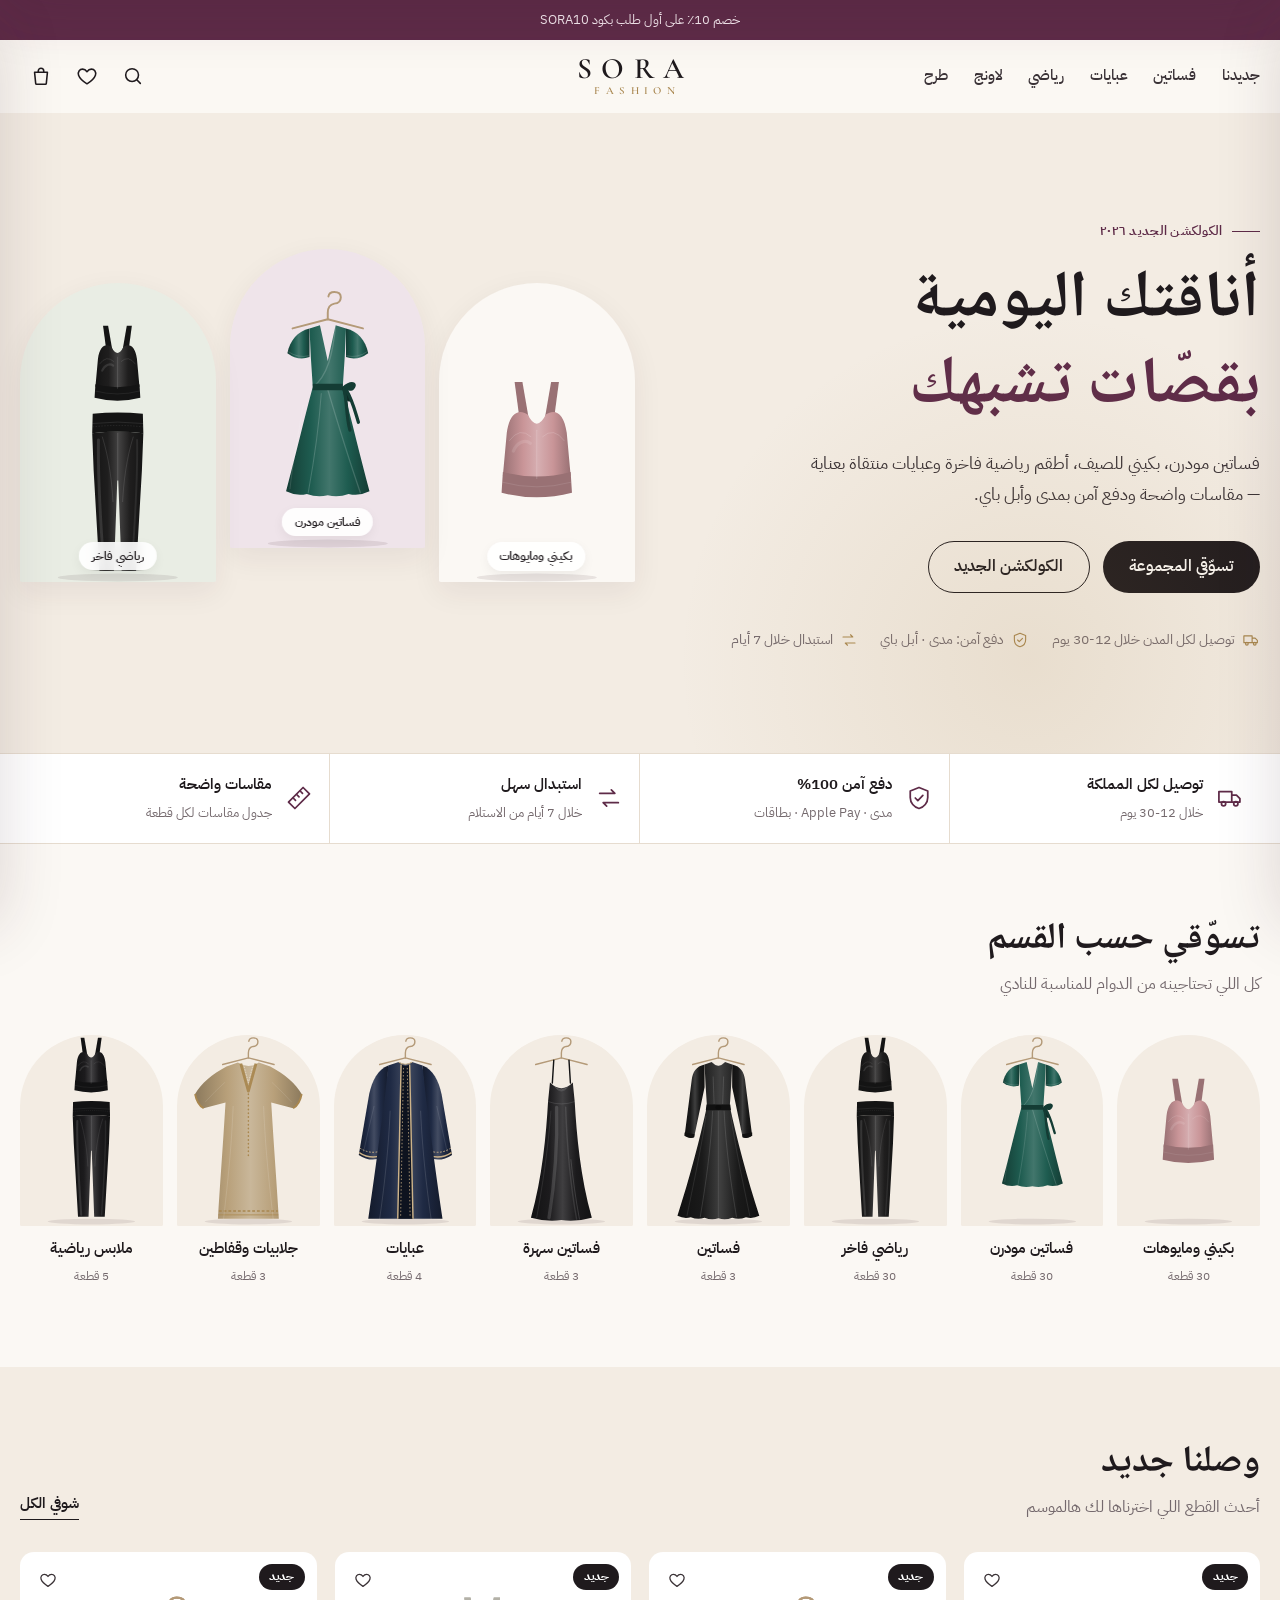
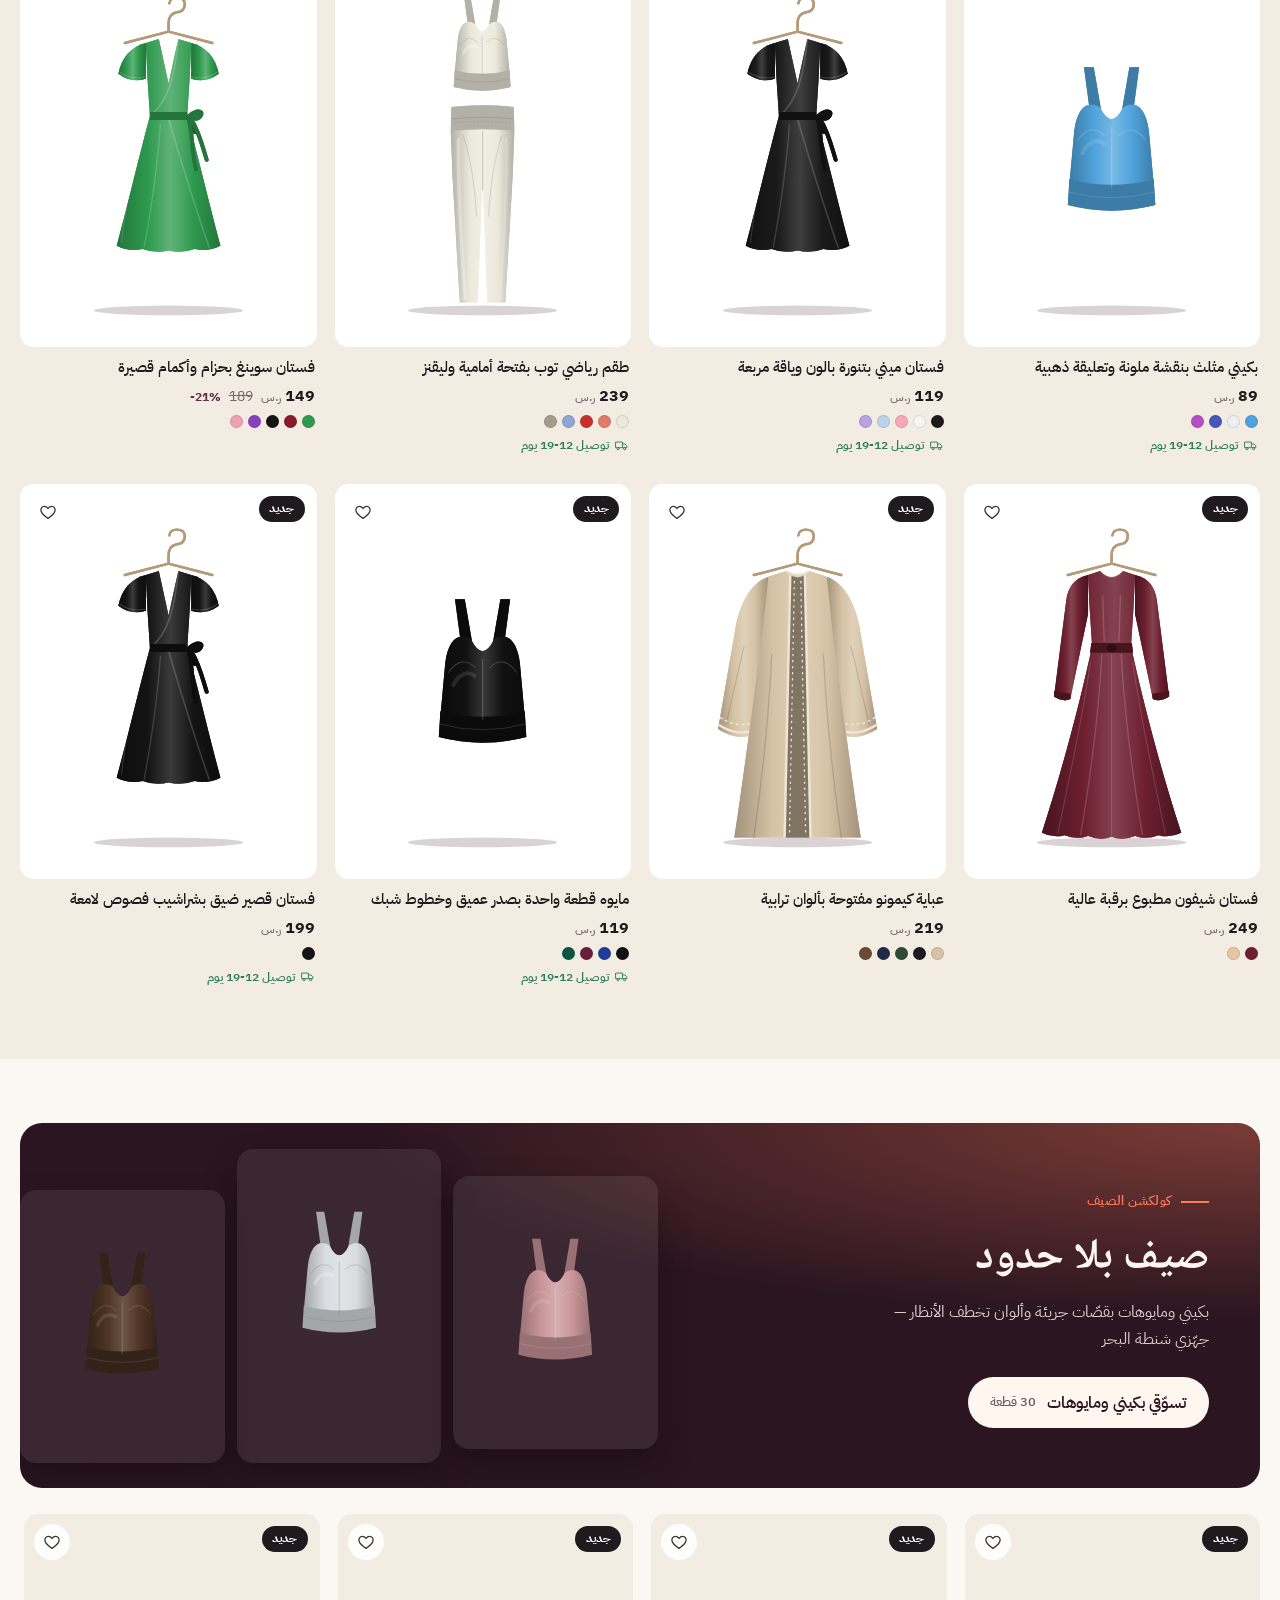
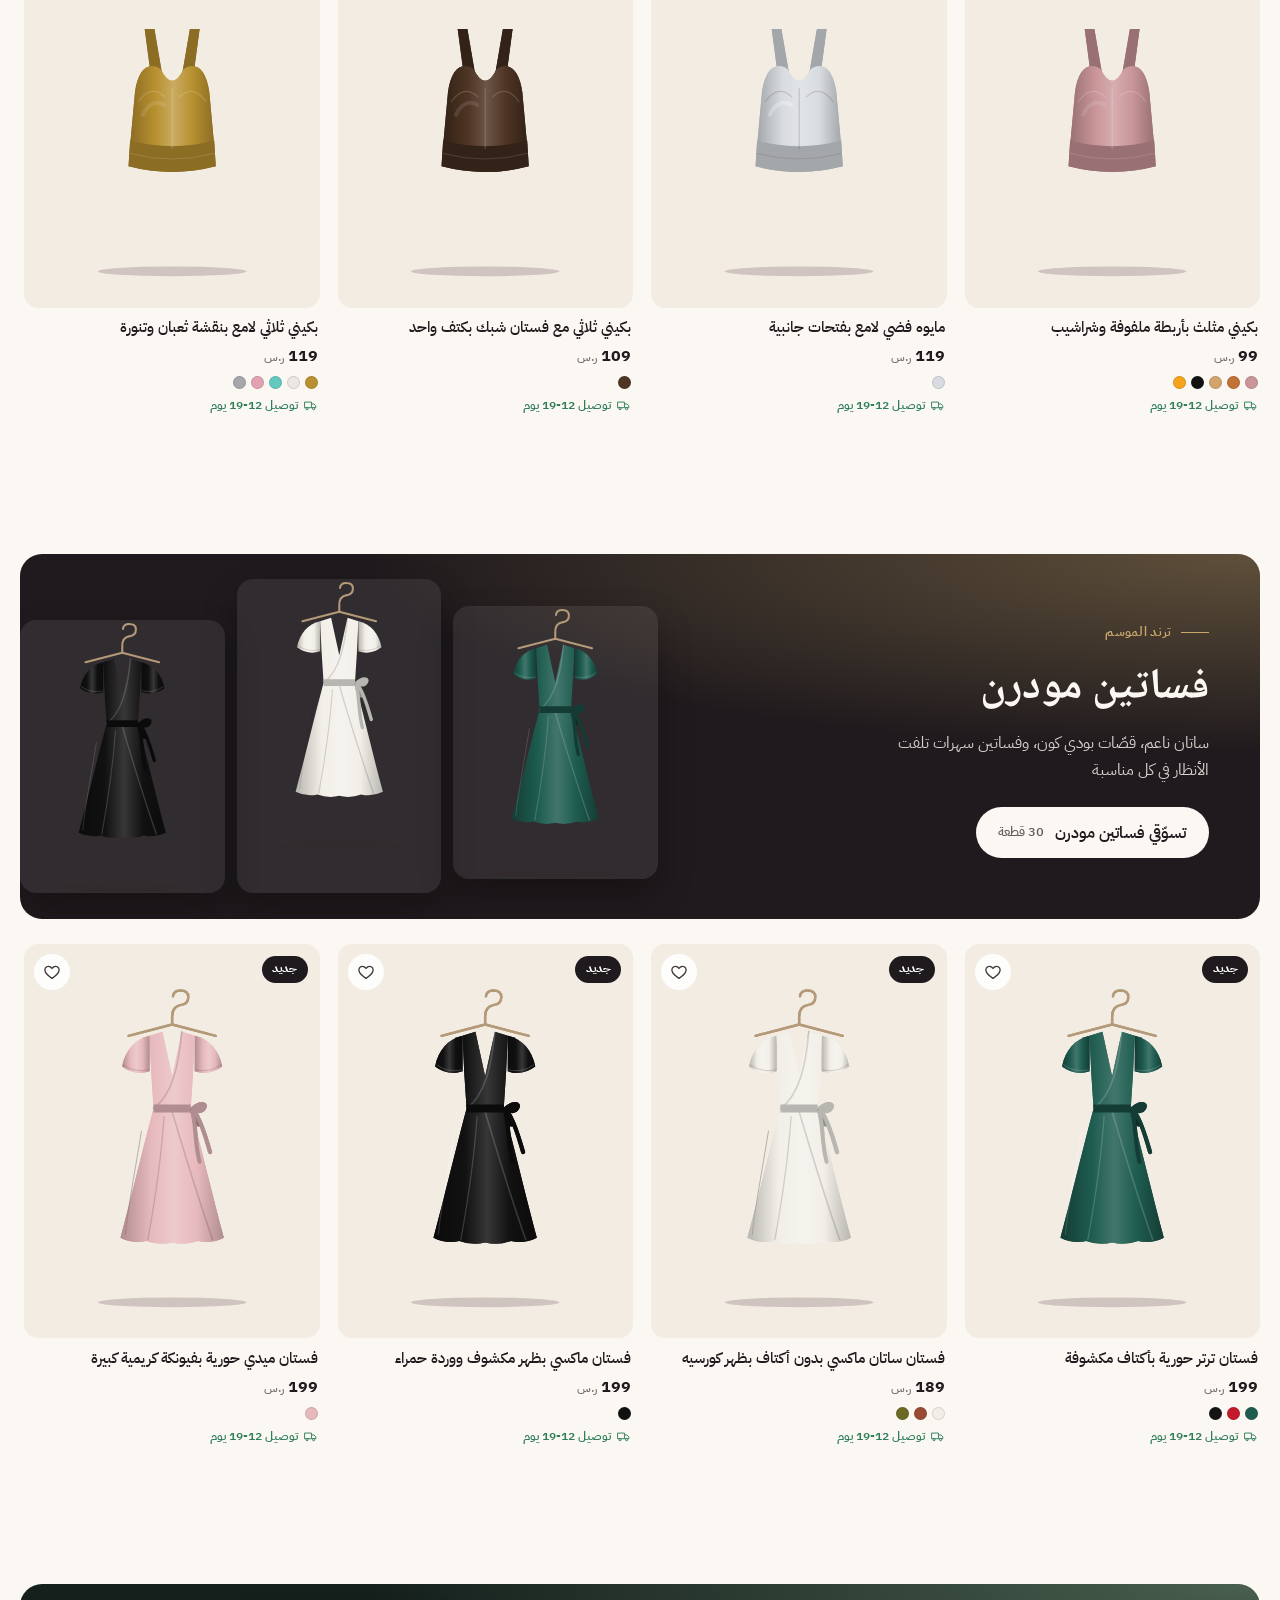
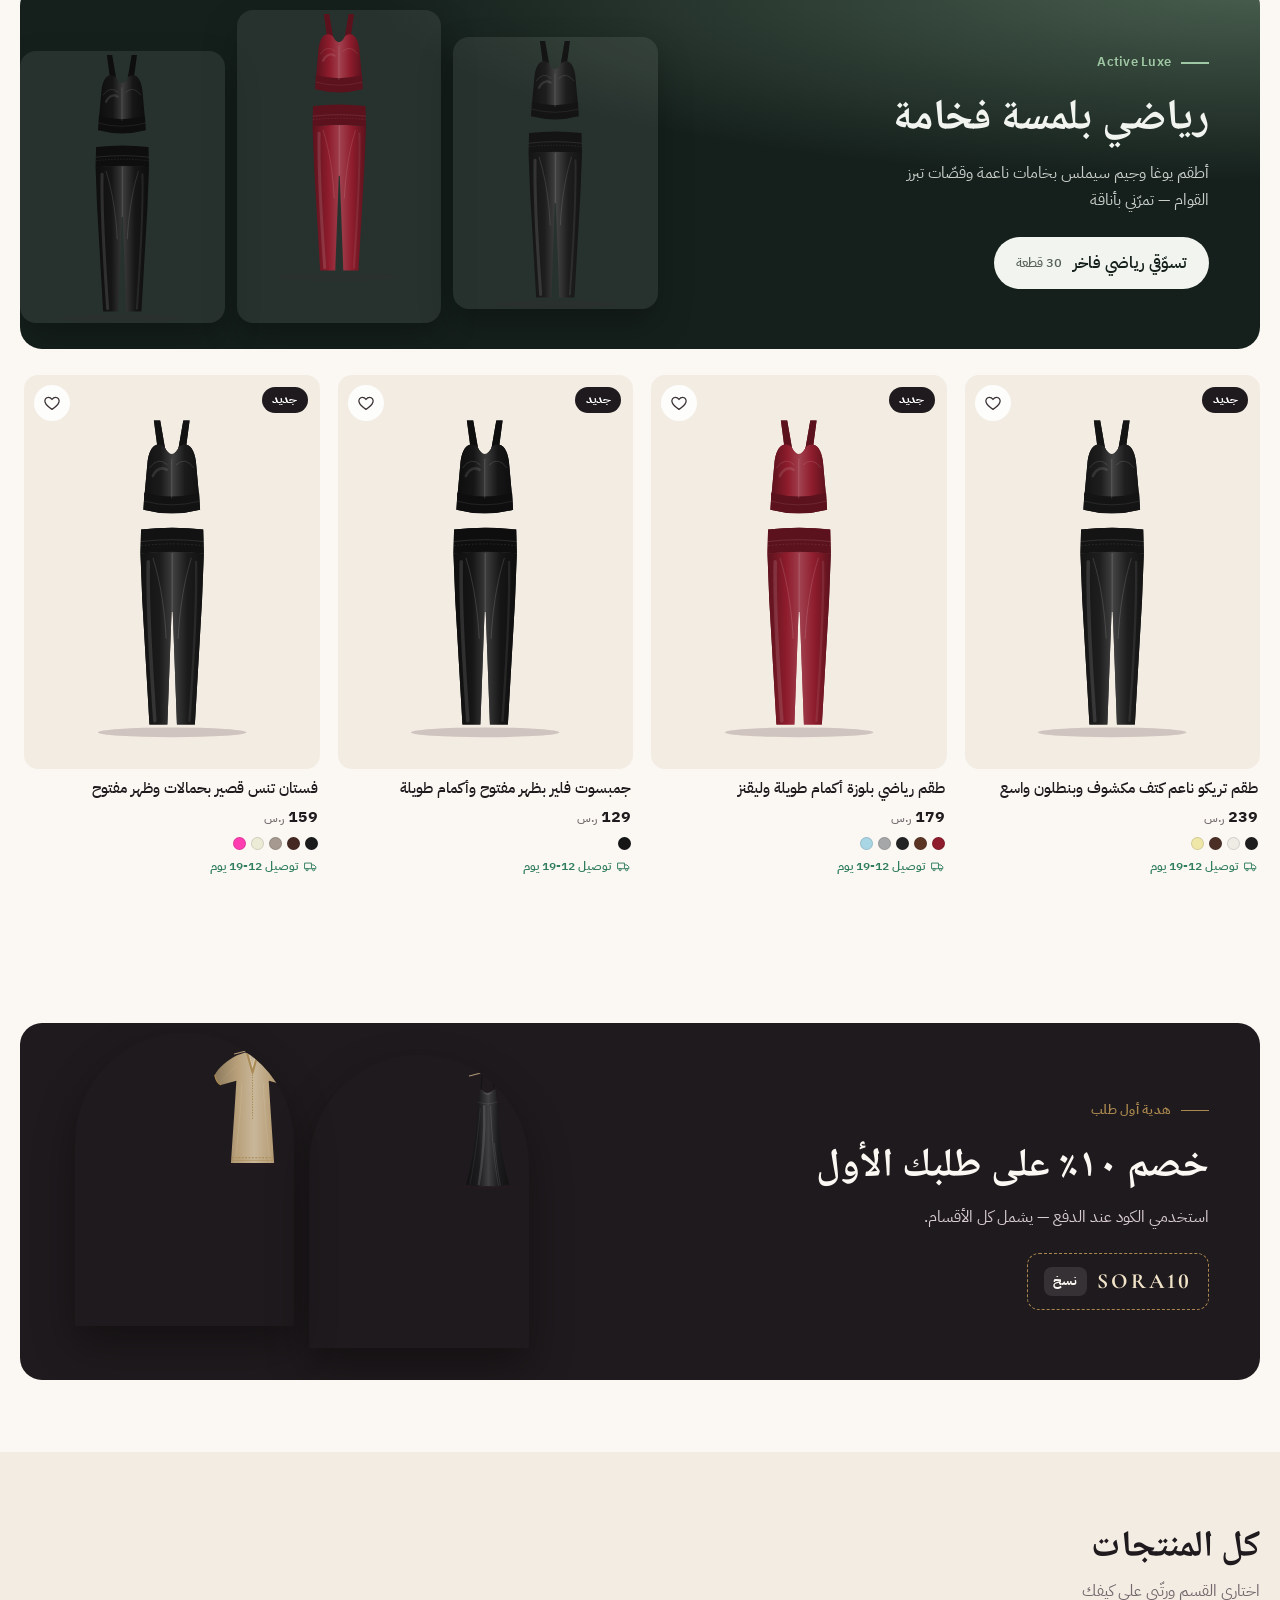
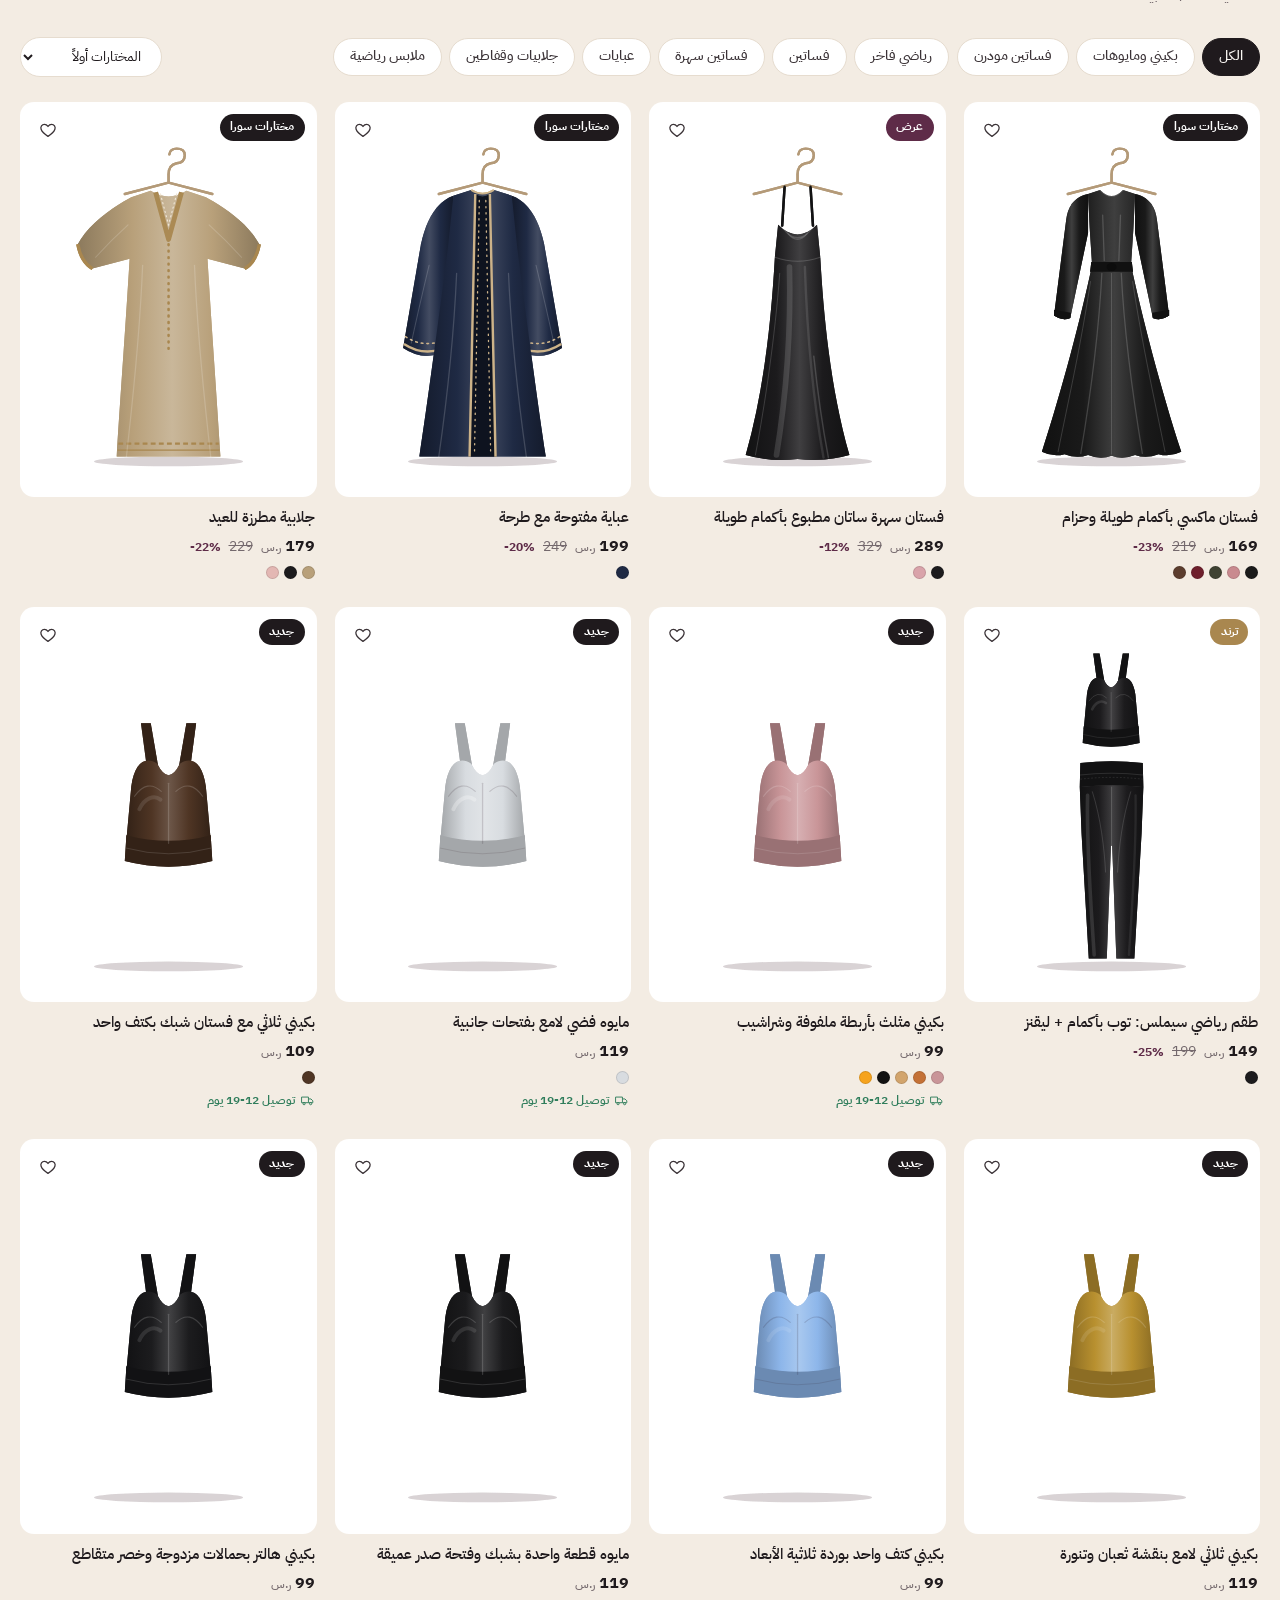
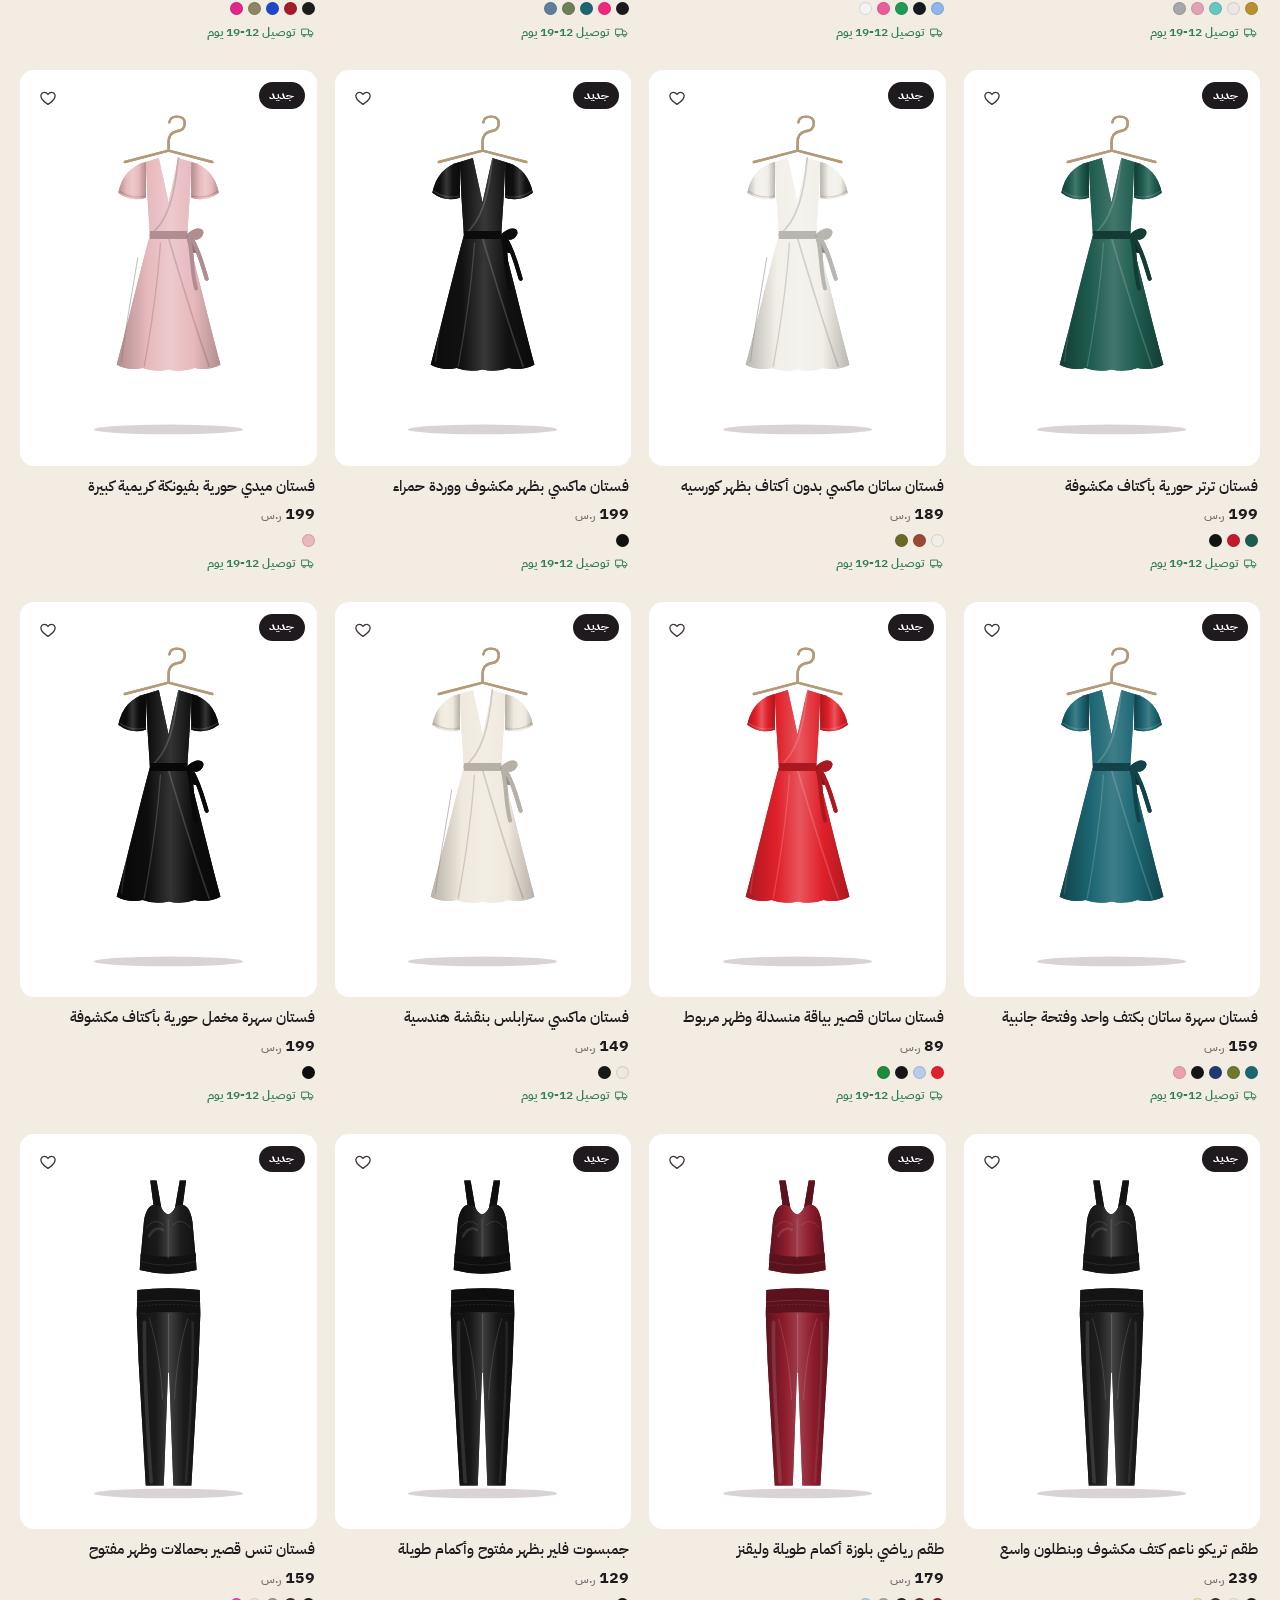
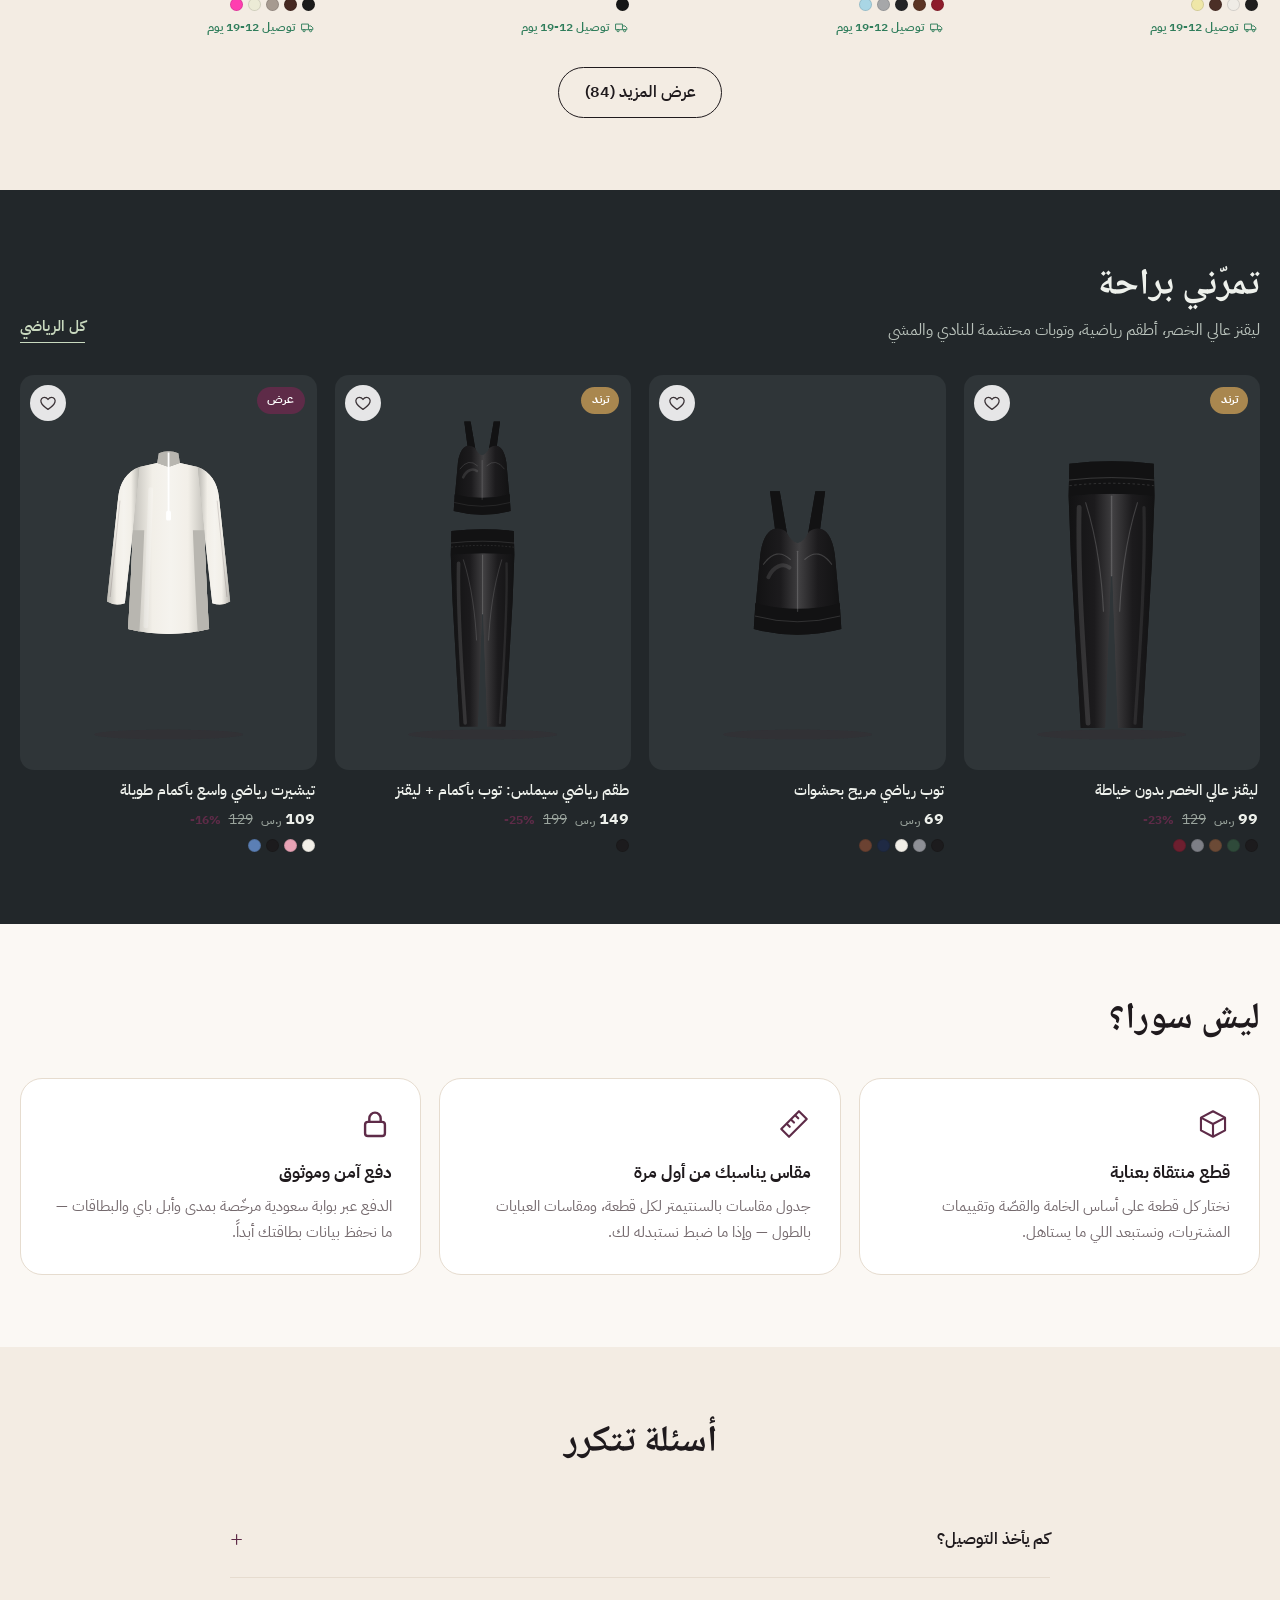
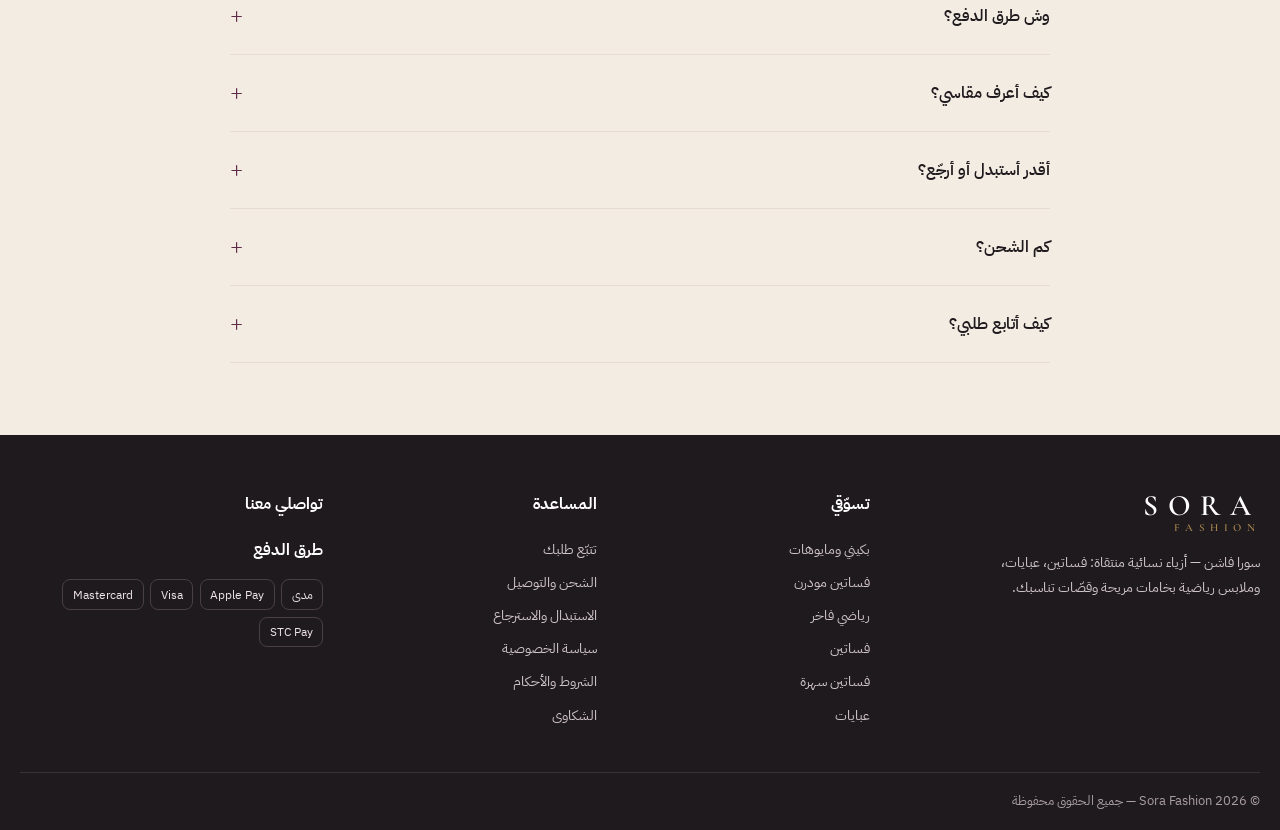
==== commit 04a6de5c: "Add three CJ collections: swimwear, modern dresses, premium activewear 90 new products (30 per secti" ====
--- a/index.html
+++ b/index.html
@@ -3,11 +3,11 @@
 <head>
 <meta charset="UTF-8">
 <meta name="viewport" content="width=device-width, initial-scale=1.0, viewport-fit=cover">
-<title>Sora Fashion | سورا فاشن — فساتين، عبايات، وملابس رياضية</title>
-<meta name="description" content="سورا فاشن — أزياء نسائية منتقاة: فساتين ماكسي وسهرة، عبايات، جلابيات، ليقنز وأطقم رياضية، بيجامات وطرح. دفع آمن بمدى وأبل باي وتوصيل لكل مدن المملكة.">
+<title>Sora Fashion | سورا فاشن — فساتين مودرن، بكيني، عبايات، وملابس رياضية</title>
+<meta name="description" content="سورا فاشن — أزياء نسائية منتقاة: فساتين مودرن وسهرة، بكيني ومايوهات، أطقم رياضية فاخرة، عبايات، جلابيات، بيجامات وطرح. دفع آمن بمدى وأبل باي وتوصيل لكل مدن المملكة.">
 <meta name="theme-color" content="#5e2b48">
 <meta property="og:title" content="Sora Fashion — سورا فاشن">
-<meta property="og:description" content="فساتين، عبايات، وملابس رياضية منتقاة — دفع آمن وتوصيل لكل المملكة.">
+<meta property="og:description" content="فساتين مودرن، بكيني، رياضي فاخر وعبايات منتقاة — دفع آمن وتوصيل لكل المملكة.">
 <meta property="og:type" content="website">
 <link rel="preconnect" href="https://fonts.googleapis.com">
 <link rel="preconnect" href="https://fonts.gstatic.com" crossorigin>
@@ -23,12 +23,12 @@
   <section class="hero">
     <div class="container hero-inner">
       <div class="hero-copy reveal">
-        <span class="eyebrow">مجموعة الشتاء ٢٠٢٦</span>
+        <span class="eyebrow">الكولكشن الجديد ٢٠٢٦</span>
         <h1>أناقتك اليومية<br><em>بقصّات تشبهك</em></h1>
-        <p class="lead">فساتين وعبايات وملابس رياضية منتقاة بعناية — خامات مريحة، مقاسات واضحة، ودفع آمن بمدى وأبل باي.</p>
+        <p class="lead">فساتين مودرن، بكيني للصيف، أطقم رياضية فاخرة وعبايات منتقاة بعناية — مقاسات واضحة ودفع آمن بمدى وأبل باي.</p>
         <div class="hero-cta">
           <a class="btn btn-dark" href="#catalog">تسوّقي المجموعة</a>
-          <a class="btn btn-line" href="index.html?cat=sport#catalog">الملابس الرياضية</a>
+          <a class="btn btn-line" href="#showcases">الكولكشن الجديد</a>
         </div>
         <div class="hero-perks" id="heroPerks"></div>
       </div>
@@ -51,10 +51,13 @@
   <!-- new arrivals -->
   <section class="section section-alt" id="new">
     <div class="container">
-      <div class="sec-head reveal"><div><h2>وصلنا جديد</h2><p>قطع اخترناها لموسم الشتاء والمناسبات</p></div><a class="sec-link" href="#catalog">شوفي الكل</a></div>
+      <div class="sec-head reveal"><div><h2>وصلنا جديد</h2><p>أحدث القطع اللي اخترناها لك هالموسم</p></div><a class="sec-link" href="#catalog">شوفي الكل</a></div>
       <div class="grid" id="newGrid"></div>
     </div>
   </section>
+
+  <!-- collection showcases (categories with a "showcase" block in products.json) -->
+  <div id="showcases"></div>
 
   <!-- promo -->
   <section class="section">
@@ -85,6 +88,7 @@
         </select>
       </div>
       <div class="grid" id="catalogGrid"></div>
+      <div class="more-row"><button type="button" class="btn btn-line" id="catalogMore" hidden>عرض المزيد</button></div>
       <p class="empty-state" id="catalogEmpty" hidden></p>
     </div>
   </section>
--- a/assets/css/style.css
+++ b/assets/css/style.css
@@ -90,7 +90,11 @@
 .header-actions { display: flex; align-items: center; justify-content: flex-end; gap: .25rem; }
 .burger { display: none; }
 
-.search-panel { position: fixed; inset: 0 0 auto; z-index: 90; background: var(--ivory); padding: 22px 0 28px; box-shadow: var(--shadow-lg); transform: translateY(-110%); transition: transform .3s ease; }
+.mnav { position: fixed; top: 0; bottom: 0; inset-inline-start: 0; width: min(320px, 86vw); z-index: 100; background: var(--ivory); display: flex; flex-direction: column; padding: 1rem 1.4rem 2rem; transform: translateX(100%); transition: transform .35s cubic-bezier(.22, 1, .36, 1); box-shadow: var(--shadow-lg); overflow-y: auto; }
+.mnav.open { transform: none; }
+.mnav-head { display: flex; justify-content: space-between; align-items: center; padding-bottom: .8rem; margin-bottom: .4rem; border-bottom: 1px solid var(--line); }
+.mnav a { font-size: 1.08rem; padding: .85rem 0; border-bottom: 1px solid var(--line); }
+.search-panel { position: fixed; inset: 0 0 auto; z-index: 96; background: var(--ivory); padding: 22px 0 28px; box-shadow: var(--shadow-lg); transform: translateY(-110%); transition: transform .3s ease; }
 .search-panel.open { transform: none; }
 .search-row { display: flex; gap: .6rem; align-items: center; }
 .search-row .input { font-size: 1.1rem; min-height: 54px; }
@@ -117,6 +121,9 @@
 .arch:nth-child(2) { transform: translateY(-34px); background: #efe4ea; }
 .arch:nth-child(3) { background: #e9ede4; }
 .arch .garment { width: 100%; height: auto; }
+.arch.has-photo, .cat-tile .cat-art.has-photo { padding: 0; overflow: hidden; }
+.arch.has-photo img, .cat-art.has-photo img { width: 100%; height: 100%; object-fit: cover; object-position: center top; }
+.cat-tile .cat-art { overflow: hidden; }
 .arch-tag { position: absolute; bottom: 12px; inset-inline-start: 50%; transform: translateX(50%); background: rgba(255, 255, 255, .9); backdrop-filter: blur(6px); border-radius: 999px; padding: .25rem .8rem; font-size: .74rem; font-weight: 600; white-space: nowrap; box-shadow: 0 4px 12px rgba(0, 0, 0, .06); }
 [dir="rtl"] .arch-tag { transform: translateX(50%); }
 
@@ -138,7 +145,8 @@
 .sec-link { font-weight: 600; font-size: .92rem; border-bottom: 1.5px solid currentColor; padding-bottom: 2px; }
 
 /* category rail */
-.cat-rail { display: grid; grid-template-columns: repeat(8, 1fr); gap: 14px; }
+.cat-rail { display: grid; grid-auto-flow: column; grid-auto-columns: calc((100% - 7 * 14px) / 8); gap: 14px; overflow-x: auto; overflow-y: hidden; scroll-snap-type: x mandatory; scrollbar-width: thin; padding: .4rem 0 .5rem; }
+.cat-rail > * { scroll-snap-align: start; }
 .cat-tile { display: flex; flex-direction: column; align-items: center; gap: .6rem; text-align: center; cursor: pointer; }
 .cat-tile .cat-art { width: 100%; aspect-ratio: 3 / 4; border-radius: 999px 999px 16px 16px; background: var(--sand); display: flex; align-items: flex-end; justify-content: center; padding: 10% 8% 4%; transition: transform .3s, box-shadow .3s; }
 .section-alt .cat-tile .cat-art { background: var(--ivory); }
@@ -163,6 +171,11 @@
 .p-media img { width: 100%; height: 100%; object-fit: cover; transition: transform .6s ease; }
 .p-card:hover .p-media .garment { transform: translateY(-4px) scale(1.03); }
 .p-card:hover .p-media img { transform: scale(1.04); }
+.p-media img { position: absolute; inset: 0; object-position: center top; }
+.p-media .img-alt { opacity: 0; transition: opacity .35s ease, transform .6s ease; }
+.p-card:hover .p-media .img-alt { opacity: 1; }
+.img-fallback { display: contents; }
+.li-thumb img, .search-hit .thumb img { object-position: center top; }
 .p-badge { position: absolute; top: 12px; inset-inline-start: 12px; z-index: 2; font-size: .72rem; font-weight: 700; padding: .2rem .65rem; border-radius: 999px; background: var(--ink); color: #fff; }
 .p-badge.sale { background: var(--plum); }
 .p-badge.trend { background: var(--gold); }
@@ -184,7 +197,11 @@
 .price-off { color: var(--plum); font-size: .78rem; font-weight: 700; }
 .swatches-mini { display: flex; gap: 5px; margin-top: .15rem; }
 .swatches-mini i { width: 13px; height: 13px; border-radius: 50%; border: 1px solid rgba(0, 0, 0, .12); }
+.p-ship { display: inline-flex; align-items: center; gap: .3rem; margin-top: .2rem; font-size: .74rem; color: var(--ok, #2f7a4b); font-weight: 600; }
+.p-ship svg { width: 15px; height: 15px; flex: none; }
 .empty-state { text-align: center; color: var(--muted); padding: 3rem 1rem; }
+.more-row { display: flex; justify-content: center; margin-top: 1.8rem; }
+.more-row:has(> [hidden]) { display: none; }
 
 /* promo banner */
 .promo { background: var(--ink); color: var(--ivory); border-radius: var(--r-lg); overflow: hidden; display: grid; grid-template-columns: 1.2fr 1fr; align-items: center; position: relative; }
@@ -196,6 +213,9 @@
 .code-pill button { font-family: var(--f-body); font-size: .8rem; letter-spacing: 0; color: var(--ivory); background: rgba(255, 255, 255, .1); border-radius: 8px; padding: .2rem .6rem; }
 .promo-art { display: flex; justify-content: center; gap: 0; padding: 2rem 2rem 0; align-self: end; }
 .promo-art .garment { width: 46%; height: auto; margin-inline: -4%; }
+.promo-photo { width: 44%; aspect-ratio: 3 / 4; border-radius: 999px 999px 14px 14px; overflow: hidden; margin: 0 1.5% 2rem; box-shadow: 0 18px 40px rgba(0, 0, 0, .35); }
+.promo-photo:nth-child(2) { transform: translateY(-22px); }
+.promo-photo img { width: 100%; height: 100%; object-fit: cover; object-position: center top; }
 
 /* sport spotlight */
 .sport { background: #22272a; color: #eef1ec; }
@@ -297,7 +317,14 @@
 .thumbs img { width: 100%; height: 100%; object-fit: cover; border-radius: 7px; }
 .stage { aspect-ratio: 3 / 4; border-radius: var(--r-lg); background: var(--sand); overflow: hidden; display: flex; align-items: center; justify-content: center; position: relative; }
 .stage .garment { width: 78%; height: auto; transition: opacity .25s; }
-.stage img { width: 100%; height: 100%; object-fit: cover; }
+.stage img { width: 100%; height: 100%; object-fit: cover; object-position: center top; }
+.stage.photo { background: var(--paper); }
+.stage-nav { position: absolute; top: 50%; transform: translateY(-50%); width: 40px; height: 40px; border-radius: 50%; background: rgba(255, 255, 255, .9); display: grid; place-items: center; box-shadow: 0 4px 14px rgba(0, 0, 0, .1); font-size: 1.2rem; z-index: 2; }
+.stage-nav.prev { inset-inline-start: 10px; }
+.stage-nav.next { inset-inline-end: 10px; }
+.stage-dots { position: absolute; bottom: 12px; inset-inline: 0; display: flex; justify-content: center; gap: 6px; z-index: 2; }
+.stage-dots i { width: 7px; height: 7px; border-radius: 50%; background: rgba(255, 255, 255, .6); box-shadow: 0 0 0 1px rgba(0, 0, 0, .15); }
+.stage-dots i.on { background: var(--ink); }
 .pdp-info h1 { font-family: var(--f-display); font-size: clamp(1.5rem, 2.6vw, 2.1rem); line-height: 1.45; margin-bottom: .6rem; }
 .pdp-price { display: flex; align-items: baseline; gap: .7rem; margin-bottom: .4rem; }
 .pdp-price .price { font-size: 1.55rem; }
@@ -314,6 +341,8 @@
 .size-btn { min-width: 52px; min-height: 44px; padding: .3rem .8rem; border-radius: 10px; border: 1.5px solid var(--line); background: var(--paper); font-weight: 600; font-size: .9rem; transition: all .2s; }
 .size-btn:hover { border-color: var(--ink); }
 .size-btn.on { background: var(--ink); color: var(--ivory); border-color: var(--ink); }
+.size-btn.na, .size-btn:disabled { opacity: .38; text-decoration: line-through; cursor: not-allowed; border-style: dashed; }
+.size-btn.na:hover { border-color: var(--line); }
 .size-hint { color: var(--err); font-size: .82rem; margin-top: .4rem; min-height: 1.2em; }
 .buy-row { display: grid; grid-template-columns: auto 1fr; gap: .7rem; margin-block: 1.4rem .8rem; }
 .buy-row .qty { height: 52px; }
@@ -391,6 +420,26 @@
 .policy ul { padding-inline-start: 1.3rem; }
 .policy-nav { display: flex; gap: .5rem; flex-wrap: wrap; margin-bottom: 1.5rem; }
 
+/* collection showcases (home) — colours come from each category's "showcase" block */
+.showcase { padding-block: clamp(2.5rem, 5vw, 4rem); }
+.sc-banner { display: grid; grid-template-columns: 1fr 1.15fr; align-items: center; border-radius: var(--r-lg); overflow: hidden; background: var(--sc-bg); color: var(--sc-fg); position: relative; isolation: isolate; }
+.sc-banner::before { content: ''; position: absolute; inset: 0; z-index: -1; background: radial-gradient(120% 90% at 100% 0%, color-mix(in srgb, var(--sc-accent) 38%, transparent), transparent 60%); }
+.sc-copy { padding: clamp(1.8rem, 4vw, 3.4rem); }
+.sc-copy .eyebrow { color: var(--sc-accent); }
+.sc-copy h2 { font-family: var(--f-display); font-size: clamp(1.7rem, 3.6vw, 2.7rem); line-height: 1.3; margin-bottom: .7rem; }
+.sc-copy p { opacity: .82; margin-bottom: 1.5rem; max-width: 34ch; }
+.sc-cta { display: inline-flex; align-items: center; gap: .7rem; background: var(--sc-fg); color: var(--sc-bg); font-weight: 600; border-radius: 999px; padding: .75rem 1.4rem; transition: transform .2s ease, box-shadow .2s ease; }
+.sc-cta small { font-weight: 500; opacity: .7; }
+.sc-cta:hover { transform: translateY(-2px); box-shadow: 0 10px 24px rgba(0, 0, 0, .22); }
+.sc-mosaic { display: grid; grid-template-columns: repeat(3, 1fr); gap: 12px; padding: 1.6rem 1.6rem 1.6rem 0; align-items: end; }
+.sc-pic { display: block; aspect-ratio: 3 / 4; border-radius: 16px; overflow: hidden; box-shadow: 0 16px 34px rgba(0, 0, 0, .28); background: rgba(255, 255, 255, .08); }
+.sc-pic-2 { aspect-ratio: 3 / 4.6; }
+.sc-pic-1 { transform: translateY(-14px); }
+.sc-pic img { width: 100%; height: 100%; object-fit: cover; object-position: center top; transition: transform .6s ease; }
+.sc-pic:hover img { transform: scale(1.05); }
+.sc-rail { display: grid; grid-auto-flow: column; grid-auto-columns: calc((100% - 3 * 18px) / 4); gap: 18px; overflow-x: auto; overflow-y: hidden; scroll-snap-type: x mandatory; padding: 1.6rem 2px .6rem; scrollbar-width: thin; }
+.sc-rail > * { scroll-snap-align: start; }
+
 /* reveal */
 .reveal { opacity: 0; transform: translateY(18px); transition: opacity .7s ease, transform .7s ease; }
 .reveal.in { opacity: 1; transform: none; }
@@ -399,7 +448,8 @@
 /* ═══════ responsive ═══════ */
 @media (max-width: 1080px) {
   .grid { grid-template-columns: repeat(3, 1fr); }
-  .cat-rail { grid-template-columns: repeat(4, 1fr); }
+  .cat-rail { grid-auto-columns: calc((100% - 4 * 14px) / 5); }
+  .sc-rail { grid-auto-columns: calc((100% - 2 * 18px) / 3); }
   .footer-grid { grid-template-columns: 1fr 1fr; }
   .nav { gap: 1.1rem; }
 }
@@ -408,11 +458,7 @@
   .header-inner { grid-template-columns: auto 1fr auto; }
   .logo { justify-self: center; }
   .burger { display: grid; }
-  .nav { position: fixed; top: 0; bottom: 0; inset-inline-start: 0; width: min(320px, 86vw); z-index: 100; background: var(--ivory); flex-direction: column; align-items: stretch; gap: 0; padding: 4.5rem 1.4rem 2rem; transform: translateX(100%); transition: transform .35s cubic-bezier(.22, 1, .36, 1); box-shadow: var(--shadow-lg); }
-  .nav.open { transform: none; }
-  .nav a { font-size: 1.08rem; padding: .85rem 0; border-bottom: 1px solid var(--line); }
-  .nav a::after { display: none; }
-  .nav-close { position: absolute; top: 12px; inset-inline-end: 12px; }
+  .header .nav { display: none; }
   .hero-inner { grid-template-columns: 1fr; min-height: 0; padding-block: 2.2rem 2.8rem; gap: 2rem; }
   .hero-art { max-width: 520px; margin-inline: auto; width: 100%; }
   .trust-grid { grid-template-columns: repeat(2, 1fr); }
@@ -434,8 +480,15 @@
 @media (max-width: 640px) {
   .section { padding-block: 3.2rem; }
   .grid { grid-template-columns: repeat(2, 1fr); gap: 22px 12px; }
-  .cat-rail { grid-template-columns: repeat(8, 38%); overflow-x: auto; scroll-snap-type: x mandatory; padding-bottom: .5rem; margin-inline: -16px; padding-inline: 16px; }
+  .cat-rail { grid-auto-columns: 38%; padding-bottom: .5rem; margin-inline: -16px; padding-inline: 16px; }
+  .sc-banner { grid-template-columns: 1fr; }
+  .sc-copy { padding-bottom: .4rem; }
+  .sc-mosaic { padding: 1.2rem; gap: 8px; }
+  .sc-rail { grid-auto-columns: 46%; gap: 12px; margin-inline: -16px; padding-inline: 16px; }
   .cat-tile { scroll-snap-align: start; }
+  .toolbar .chips { flex-wrap: nowrap; overflow-x: auto; width: calc(100% + 32px); margin-inline: -16px; padding: 2px 16px 6px; scrollbar-width: none; }
+  .toolbar .chips::-webkit-scrollbar { display: none; }
+  .toolbar .chip { flex: none; }
   .form-grid { grid-template-columns: 1fr; }
   .p-quick { display: none; }
   .trust-item { padding: .9rem .6rem; gap: .55rem; }
